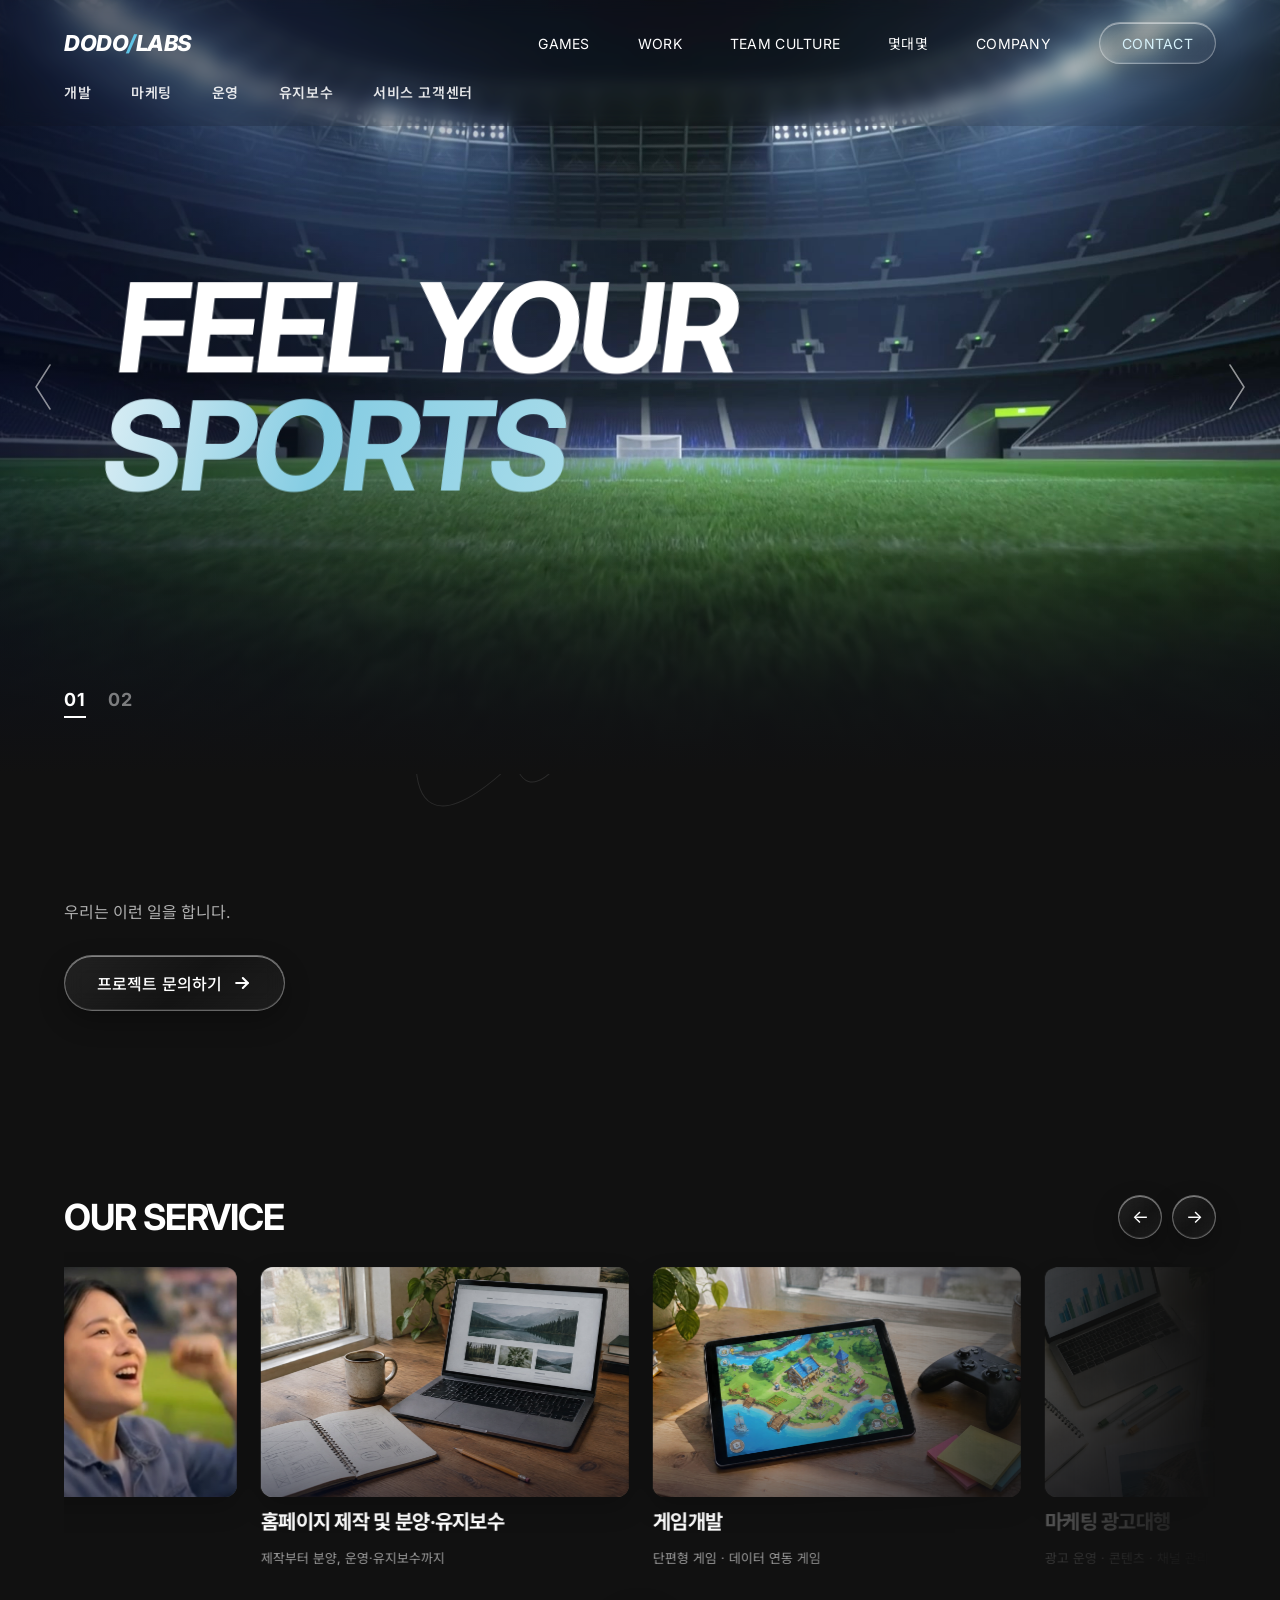
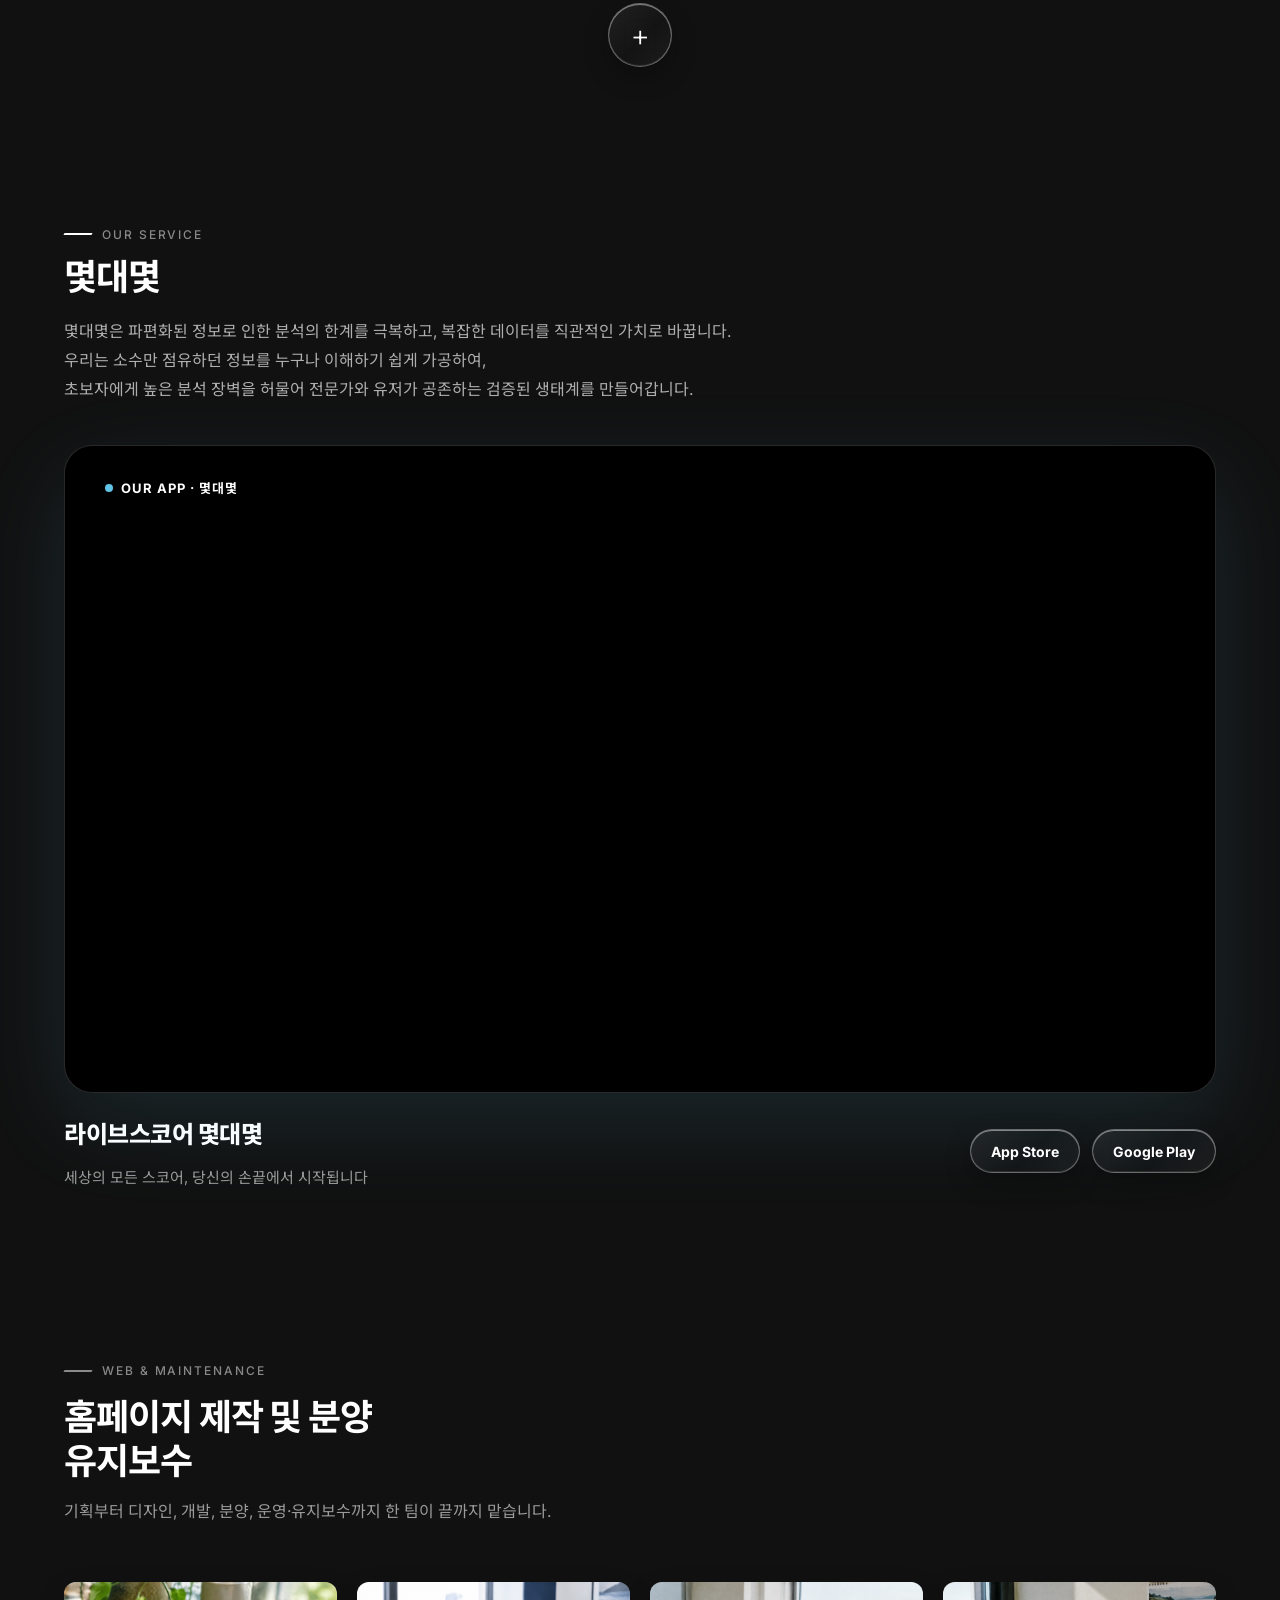
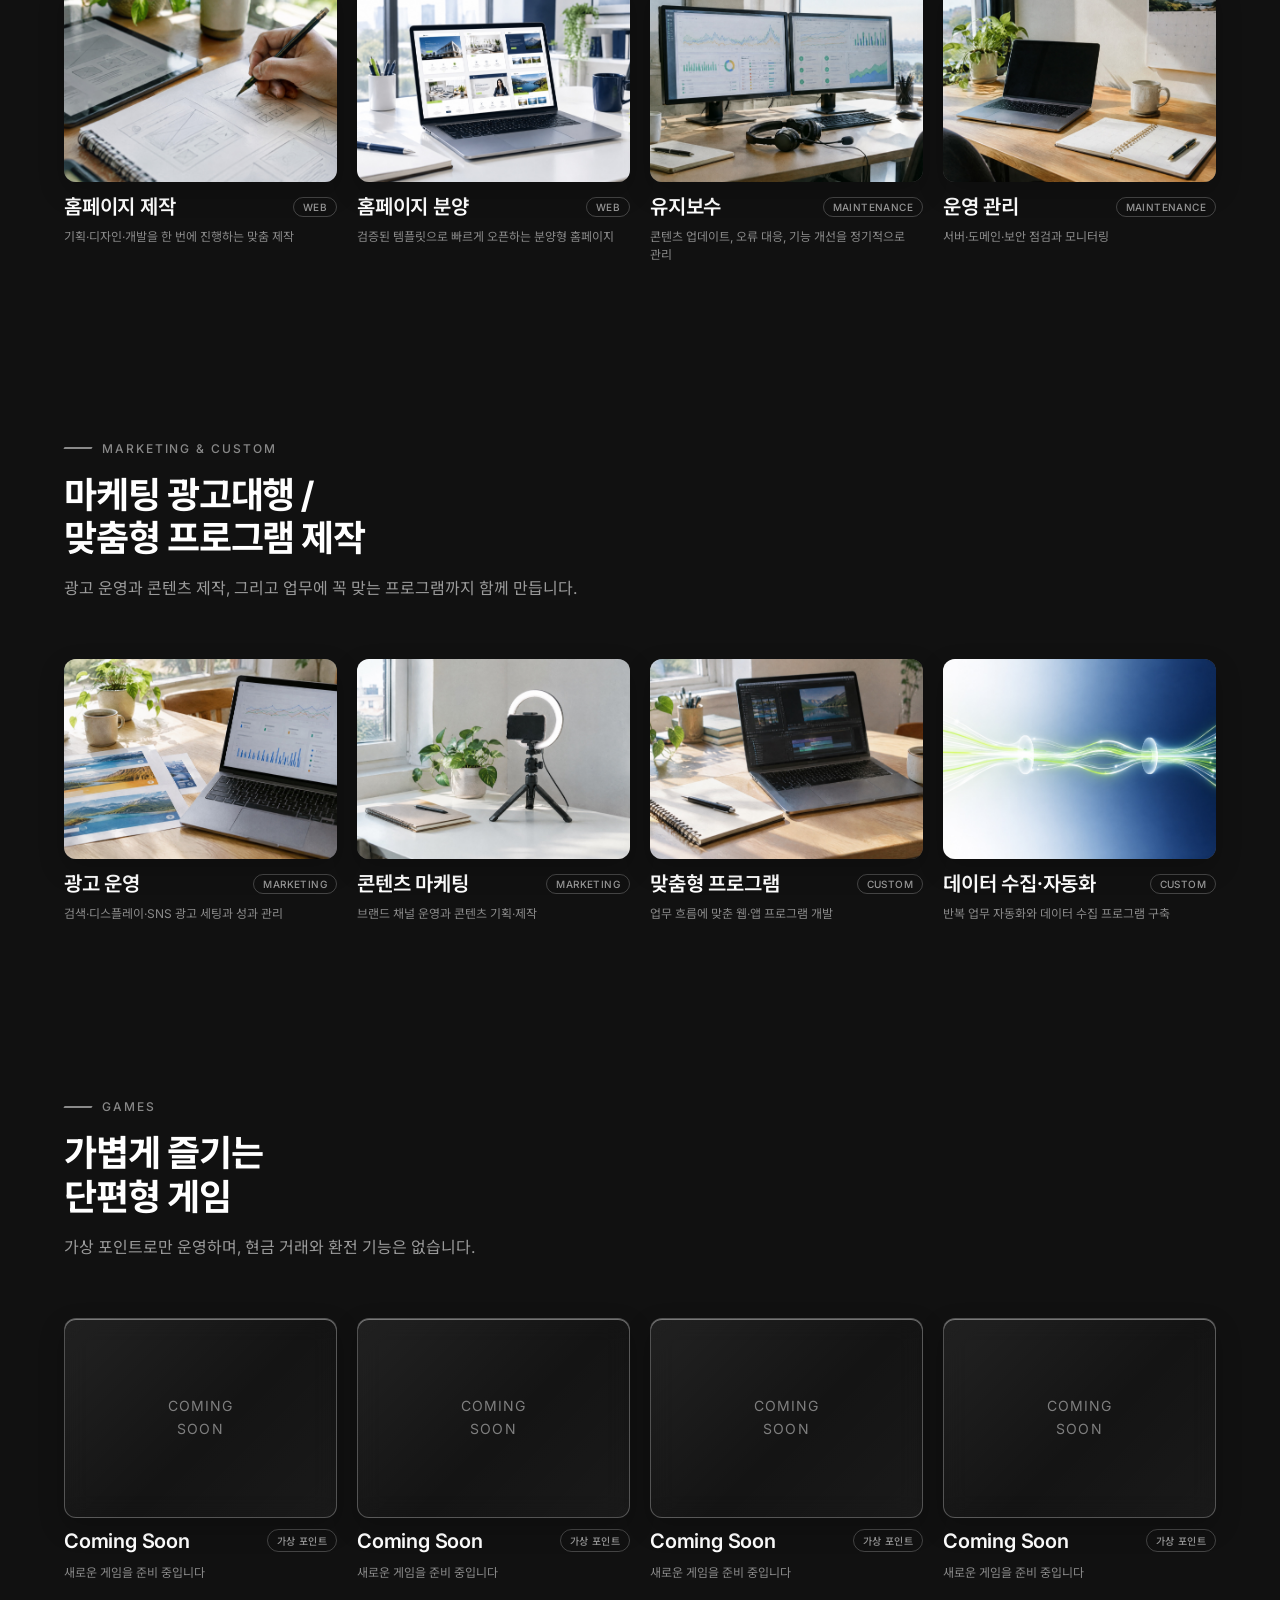
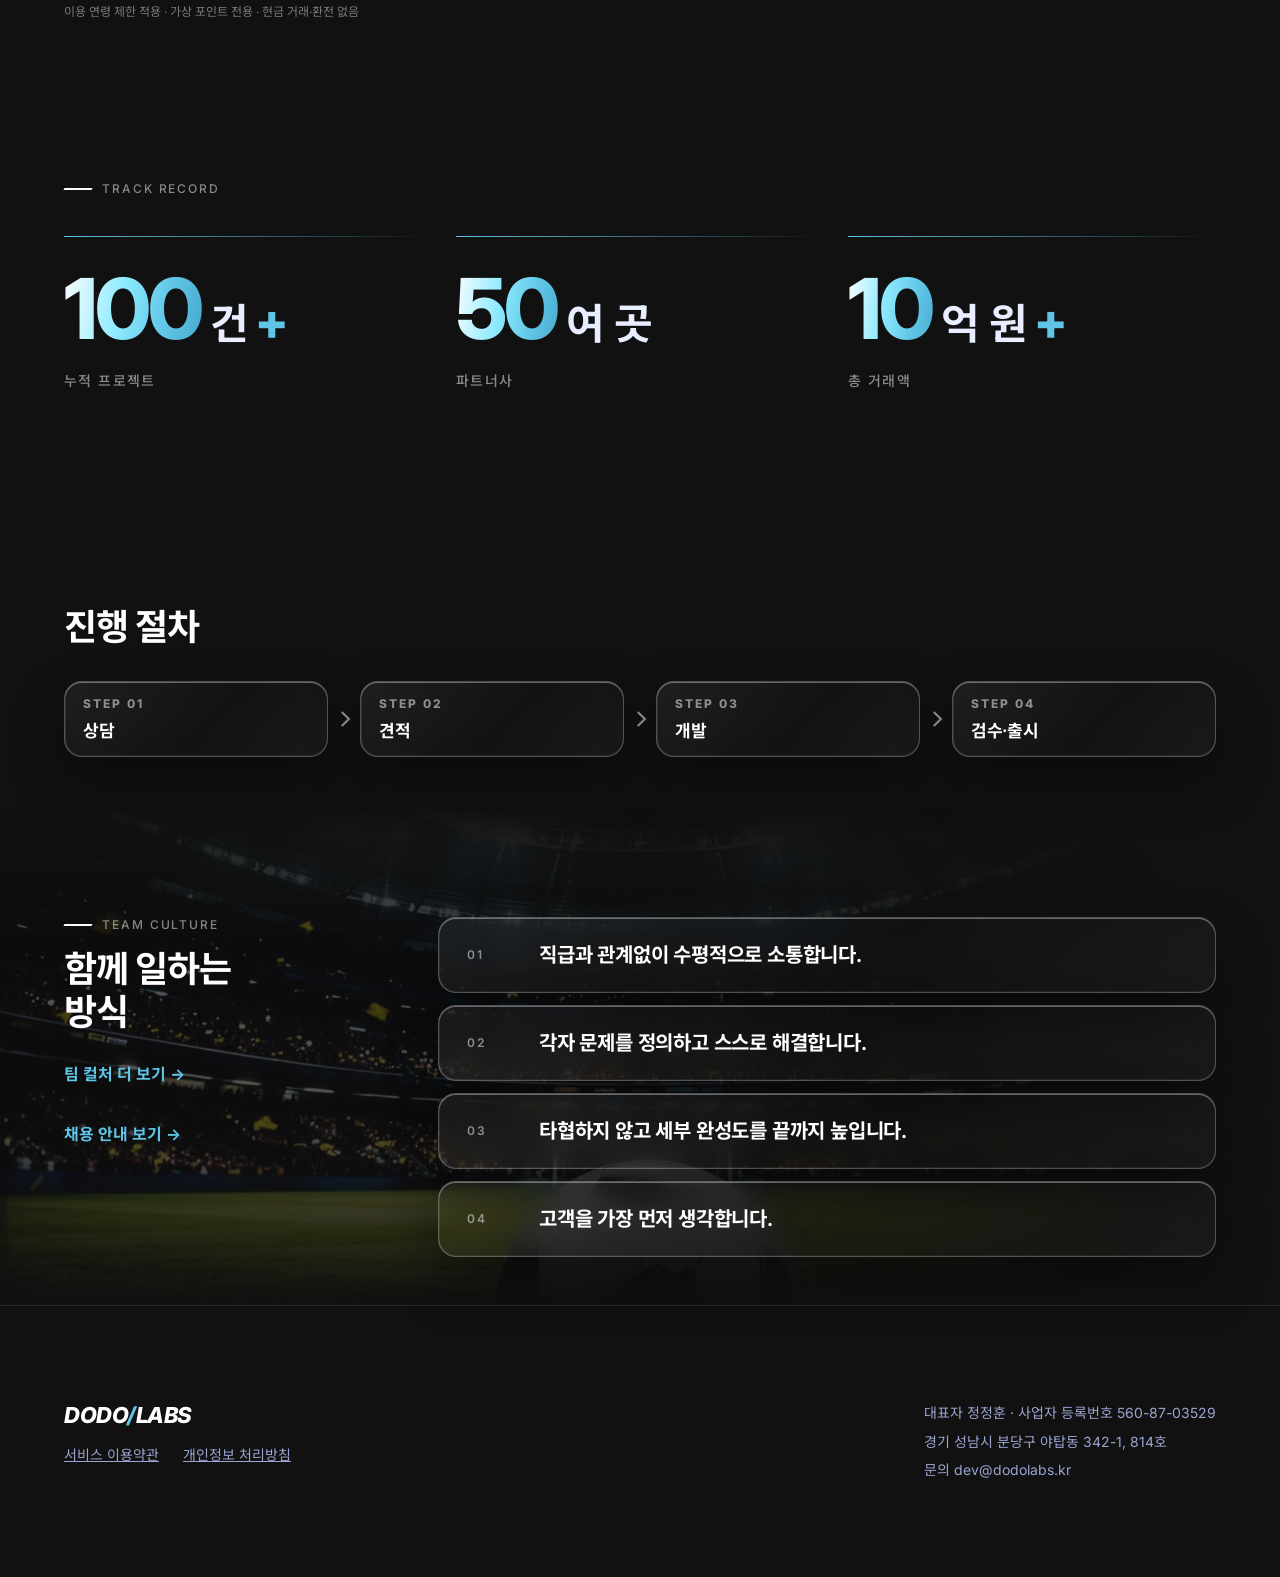
==== index.html @ 560bd235 "정리 패스: 타이포 3단 통일, 섹션 여백 확대, 강조색 사용처 축소 Co-Authored-By: Claude Fable 5.1 <noreply@anthropic.com>" ====
<!doctype html>
<html lang="ko">
<head>
<meta charset="utf-8">
<meta http-equiv="Cache-Control" content="no-cache, no-store, must-revalidate">
<meta http-equiv="Pragma" content="no-cache">
<meta http-equiv="Expires" content="0">
<meta name="viewport" content="width=device-width, initial-scale=1">
<title>도도랩스 | 데이터에서 서비스까지</title>
<meta name="description" content="스포츠 데이터 가공, 홈페이지 제작, 유지보수, 마케팅·광고 대행, 게임 개발을 한 팀으로 맡는 IT 회사 도도랩스.">
<link rel="preconnect" href="https://fonts.googleapis.com">
<link rel="preconnect" href="https://fonts.gstatic.com" crossorigin>
<link href="https://fonts.googleapis.com/css2?family=Inter:ital,wght@0,400;0,500;0,600;0,700;0,800;1,800;1,900&family=Noto+Sans+KR:wght@400;500;700;900&display=swap&family=Nanum+Myeongjo:wght@400;700&display=swap" rel="stylesheet">
<link rel="icon" href="data:,">
<link rel="stylesheet" href="./styles.css?v=128">
<style id="who-tiles">
/* 진입부 4칸 배경 이미지: 외부 CSS 상대경로가 안 먹는 호스팅(아티팩트) 대비 문서 안에 직접 지정 */
.quads .quad.q1{background-image:url(assets/who/orig_bw1.jpg)!important;background-position:center 55%!important}
.quads .quad.q2{background-image:url(assets/who/orig_bw2.jpg)!important;background-position:center 50%!important}
.quads .quad.q3{background-image:url(assets/who/bw3.jpg)!important;background-position:43% 50%!important}
.quads .quad.q4{background-image:url(assets/who/orig_bw4.jpg)!important;background-position:center 55%!important}
.quads.is-open .quad.q1.is-on{background-image:url(assets/who/wide1.jpg)!important;background-position:center 50%!important}
.quads.is-open .quad.q2.is-on{background-image:url(assets/who/wide2.jpg)!important;background-position:center 50%!important}
.quads.is-open .quad.q3.is-on{background-image:url(assets/who/wide3.jpg)!important;background-position:center 50%!important}
.quads.is-open .quad.q4.is-on{background-image:url(assets/who/wide4.jpg)!important;background-position:center 50%!important}
</style>
</head>
<body>
<canvas id="bg-lines" aria-hidden="true"></canvas>
<div id="top" class="page">

<header class="site-header">
  <div class="wrap header-row">
    <a href="./index.html" class="logo">DODO<span class="accent">/</span>LABS</a>
    <nav aria-label="주요 메뉴" class="nav">
      <a href="./index.html#games">GAMES</a>
      <a href="./index.html#numbers">WORK</a>
      <a href="./team.html">TEAM CULTURE</a>
      <a href="./mdm.html">몇대몇</a>
      <a href="./company.html">COMPANY</a>
      <a href="./contact.html" class="btn btn-sm">CONTACT</a>
    </nav>
  </div>
  <div class="wrap">
    <nav aria-label="서비스 카테고리" class="cats">
      <a href="./develop.html">개발</a>
      <a href="./marketing.html">마케팅</a>
      <a href="./operation.html">운영</a>
      <a href="./maintenance.html">유지보수</a>
      <a href="./contact.html">서비스 고객센터</a>
    </nav>
  </div>
</header>

<main>
<section id="entry" class="entry" aria-label="메인 비주얼">
  <div class="entry-media">
    <video class="entry-video" src="./assets/hero.mp4?v=5" poster="./assets/hero_poster.jpg?v=5" autoplay muted loop playsinline preload="auto" aria-label="도도랩스 서비스 소개 영상"></video>
    <div class="quads" aria-label="우리가 누구냐 이미지 분할">
      <div class="curtain" aria-hidden="true"></div>
      <div class="quad q1"><span class="qn">01</span><div class="qcopy"><p class="eq-q">회의에서 이게 된다고?</p><p class="eq-a grad">됩니다</p></div></div>
      <div class="quad q2"><span class="qn">02</span><div class="qcopy"><p class="eq-q">인터넷이 끊기면?</p><p class="eq-a grad">핫스팟을 킵니다</p></div></div>
      <div class="quad q3"><span class="qn">03</span><div class="qcopy"><p class="eq-q">새벽에 경기를 하면?</p><p class="eq-a grad">안잡니다</p></div></div>
      <div class="quad q4"><span class="qn">04</span><div class="qcopy"><p class="eq-q">히터가 고장나면?</p><p class="eq-a grad">침낭에 들어가서라도 만듭니다</p></div></div>
    </div>
  </div>
  <div class="entry-shade" aria-hidden="true"></div>
  <button type="button" class="entry-arrow prev" data-dir="-1" aria-label="이전 화면"><svg width="28" height="56" viewBox="0 0 28 56" fill="none" stroke="currentColor" stroke-width="1.5" stroke-linecap="round" stroke-linejoin="round" aria-hidden="true"><path d="M20 6 6 28l14 22"></path></svg></button>
  <button type="button" class="entry-arrow next" data-dir="1" aria-label="다음 화면"><svg width="28" height="56" viewBox="0 0 28 56" fill="none" stroke="currentColor" stroke-width="1.5" stroke-linecap="round" stroke-linejoin="round" aria-hidden="true"><path d="M8 6l14 22L8 50"></path></svg></button>
  <div class="wrap entry-feel">
    <p class="feel feel-1">FEEL YOUR<br><span class="grad">SPORTS</span></p>
    <p class="feel feel-2">Who are <span class="grad">we?</span></p>
  </div>
  <div class="wrap entry-bottom">
    <div class="entry-index" aria-label="화면 순서"><span class="on" data-i="1">01</span><span data-i="2">02</span></div>
  </div>
</section>

<section id="intro" class="section section-intro">
  <div class="wrap intro-stack">
    <p class="lead">우리는 이런 일을 합니다.</p>
      <a href="./contact.html" class="btn btn-lg">프로젝트 문의하기
        <svg width="20" height="20" viewBox="0 0 24 24" fill="none" stroke="currentColor" stroke-width="2.5" stroke-linecap="round" stroke-linejoin="round" aria-hidden="true"><path d="M5 12h14"></path><path d="M13 6l6 6-6 6"></path></svg>
      </a>
  </div>
</section>

<section id="services" class="section section-services" aria-label="서비스">
  <div class="wrap">
    <div class="sec-head">
      <h2 class="h2">OUR SERVICE</h2>
      <div class="sec-arrows">
        <button type="button" data-dir="-1" aria-label="이전">&#8592;</button>
        <button type="button" data-dir="1" aria-label="다음">&#8594;</button>
      </div>
    </div>
    <div class="svc-viewport">
      <ul class="svc-track">
        <li class="svc"><a href="#mdm"><div class="svc-img has-img"><img src="./assets/svc_mdm.jpg" alt="몇대몇 앱"></div><p class="svc-title">몇대몇</p><p class="svc-sub">라이브스코어 · 스포츠 커뮤니티</p></a></li>
        <li class="svc"><a href="#web"><div class="svc-img has-img"><img src="./assets/cards/carousel_web.jpg" alt=""></div><p class="svc-title">홈페이지 제작 및 분양·유지보수</p><p class="svc-sub">제작부터 분양, 운영·유지보수까지</p></a></li>
        <li class="svc"><a href="#games"><div class="svc-img has-img"><img src="./assets/cards/carousel_game.jpg" alt=""></div><p class="svc-title">게임개발</p><p class="svc-sub">단편형 게임 · 데이터 연동 게임</p></a></li>
        <li class="svc"><a href="#marketing"><div class="svc-img has-img"><img src="./assets/cards/carousel_mkt.jpg" alt=""></div><p class="svc-title">마케팅 광고대행</p><p class="svc-sub">광고 운영 · 콘텐츠 · 채널 관리</p></a></li>
        <li class="svc"><a href="#marketing"><div class="svc-img has-img"><img src="./assets/cards/carousel_dev.jpg" alt=""></div><p class="svc-title">맞춤형 프로그램 제작</p><p class="svc-sub">업무 자동화 · 데이터 수집 프로그램</p></a></li>
        <li class="svc is-dup" aria-hidden="true"><a tabindex="-1" href="#mdm"><div class="svc-img has-img"><img src="./assets/svc_mdm.jpg" alt="몇대몇 앱"></div><p class="svc-title">몇대몇</p><p class="svc-sub">라이브스코어 · 스포츠 커뮤니티</p></a></li>
        <li class="svc is-dup" aria-hidden="true"><a tabindex="-1" href="#web"><div class="svc-img has-img"><img src="./assets/cards/carousel_web.jpg" alt=""></div><p class="svc-title">홈페이지 제작 및 분양·유지보수</p><p class="svc-sub">제작부터 분양, 운영·유지보수까지</p></a></li>
        <li class="svc is-dup" aria-hidden="true"><a tabindex="-1" href="#games"><div class="svc-img has-img"><img src="./assets/cards/carousel_game.jpg" alt=""></div><p class="svc-title">게임개발</p><p class="svc-sub">단편형 게임 · 데이터 연동 게임</p></a></li>
        <li class="svc is-dup" aria-hidden="true"><a tabindex="-1" href="#marketing"><div class="svc-img has-img"><img src="./assets/cards/carousel_mkt.jpg" alt=""></div><p class="svc-title">마케팅 광고대행</p><p class="svc-sub">광고 운영 · 콘텐츠 · 채널 관리</p></a></li>
        <li class="svc is-dup" aria-hidden="true"><a tabindex="-1" href="#marketing"><div class="svc-img has-img"><img src="./assets/cards/carousel_dev.jpg" alt=""></div><p class="svc-title">맞춤형 프로그램 제작</p><p class="svc-sub">업무 자동화 · 데이터 수집 프로그램</p></a></li>
      </ul>
    </div>
    <div class="svc-more"><a href="./contact.html" class="plus" aria-label="서비스 더 보기">+</a></div>
  </div>
</section>

<section id="mdm" class="section section-mdm">
  <div class="wrap stack-20">
    <div class="label">OUR SERVICE</div>
    <h2 class="h2">몇대몇</h2>
    <p class="lead mdm-desc">몇대몇은 파편화된 정보로 인한 분석의 한계를 극복하고, 복잡한 데이터를 직관적인 가치로 바꿉니다.<br>우리는 소수만 점유하던 정보를 누구나 이해하기 쉽게 가공하여,<br>초보자에게 높은 분석 장벽을 허물어 전문가와 유저가 공존하는 검증된 생태계를 만들어갑니다.</p>
    <div class="video-frame mdm-video">
      <video src="./assets/mdm_typo.mp4" autoplay muted loop playsinline preload="auto" aria-label="몇대몇 소개 영상"></video>
      <div class="video-badge"><span class="dot"></span>OUR APP · 몇대몇</div>
    </div>
    <div class="mdm-meta">
      <div class="stack-16">
        <p class="mdm-name">라이브스코어 몇대몇</p>
        <p class="mdm-line">세상의 모든 스코어, 당신의 손끝에서 시작됩니다</p>
      </div>
      <div class="store-links">
        <a href="https://apps.apple.com/kr/app/id6473887510" target="_blank" rel="noopener">App Store</a>
        <a href="https://play.google.com/store/apps/details?id=com.vsscore.vs_score_app" target="_blank" rel="noopener">Google Play</a>
      </div>
    </div>
  </div>
</section>

<section id="web" class="section section-svc">
  <div class="wrap">
    <div class="svc-head">
      <div class="label">WEB &amp; MAINTENANCE</div>
      <h2 class="h2 h2-xl">홈페이지 제작 및 분양<br><span class="grad">유지보수</span></h2>
      <p class="lead">기획부터 디자인, 개발, 분양, 운영·유지보수까지 한 팀이 끝까지 맡습니다.</p>
    </div>
    <div class="games">
      <article class="game">
        <div class="game-img"><img src="./assets/cards/sec_web_build.jpg" alt=""><ul class="worklist" aria-label="작업 목록"><li class="wl-head">WORKS</li><li><span class="wl-name">병원·클리닉 홈페이지</span><span class="wl-meta">신규 구축</span></li><li><span class="wl-name">프랜차이즈 본사 브랜드 사이트</span><span class="wl-meta">리뉴얼</span></li><li><span class="wl-name">스포츠 데이터 서비스 랜딩</span><span class="wl-meta">신규 구축</span></li><li><span class="wl-name">제조·B2B 기업 소개 사이트</span><span class="wl-meta">리뉴얼</span></li><li><span class="wl-name">교육·학원 모집 페이지</span><span class="wl-meta">신규 구축</span></li></ul></div>
        <div class="game-head"><h3>홈페이지 제작</h3><span class="tag">WEB</span></div>
        <p>기획·디자인·개발을 한 번에 진행하는 맞춤 제작</p>
      </article>
      <article class="game">
        <div class="game-img"><img src="./assets/cards/sec_web_template.jpg" alt=""><ul class="worklist" aria-label="작업 목록"><li class="wl-head">WORKS</li><li><span class="wl-name">소상공인 분양형 홈페이지</span><span class="wl-meta">템플릿</span></li><li><span class="wl-name">병원·의원 분양형 사이트</span><span class="wl-meta">템플릿</span></li><li><span class="wl-name">부동산·공인중개 사이트</span><span class="wl-meta">템플릿</span></li><li><span class="wl-name">학원·교습소 안내 사이트</span><span class="wl-meta">템플릿</span></li><li><span class="wl-name">카페·식당 예약 페이지</span><span class="wl-meta">템플릿</span></li></ul></div>
        <div class="game-head"><h3>홈페이지 분양</h3><span class="tag">WEB</span></div>
        <p>검증된 템플릿으로 빠르게 오픈하는 분양형 홈페이지</p>
      </article>
      <article class="game">
        <div class="game-img"><img src="./assets/cards/sec_maint.jpg" alt=""><ul class="worklist" aria-label="작업 목록"><li class="wl-head">WORKS</li><li><span class="wl-name">콘텐츠·공지 정기 업데이트</span><span class="wl-meta">월 단위</span></li><li><span class="wl-name">오류 대응·버그 수정</span><span class="wl-meta">상시</span></li><li><span class="wl-name">기능 추가·화면 개선</span><span class="wl-meta">요청 단위</span></li><li><span class="wl-name">속도·접근성 점검</span><span class="wl-meta">분기</span></li><li><span class="wl-name">CMS·플러그인 업데이트</span><span class="wl-meta">상시</span></li></ul></div>
        <div class="game-head"><h3>유지보수</h3><span class="tag">MAINTENANCE</span></div>
        <p>콘텐츠 업데이트, 오류 대응, 기능 개선을 정기적으로 관리</p>
      </article>
      <article class="game">
        <div class="game-img"><img src="./assets/cards/sec_ops.jpg" alt=""><ul class="worklist" aria-label="작업 목록"><li class="wl-head">WORKS</li><li><span class="wl-name">서버·호스팅 운영 관리</span><span class="wl-meta">상시</span></li><li><span class="wl-name">도메인·SSL 갱신 관리</span><span class="wl-meta">연 단위</span></li><li><span class="wl-name">보안 점검·백업</span><span class="wl-meta">월 단위</span></li><li><span class="wl-name">트래픽·장애 모니터링</span><span class="wl-meta">상시</span></li><li><span class="wl-name">접속 통계 리포트</span><span class="wl-meta">월 단위</span></li></ul></div>
        <div class="game-head"><h3>운영 관리</h3><span class="tag">MAINTENANCE</span></div>
        <p>서버·도메인·보안 점검과 모니터링</p>
      </article>
    </div>
  </div>
</section>

<section id="marketing" class="section section-svc">
  <div class="wrap">
    <div class="svc-head">
      <div class="label">MARKETING &amp; CUSTOM</div>
      <h2 class="h2 h2-xl">마케팅 광고대행 /<br><span class="grad">맞춤형 프로그램 제작</span></h2>
      <p class="lead">광고 운영과 콘텐츠 제작, 그리고 업무에 꼭 맞는 프로그램까지 함께 만듭니다.</p>
    </div>
    <div class="games">
      <article class="game">
        <div class="game-img"><img src="./assets/cards/sec_ad.jpg" alt=""><ul class="worklist" aria-label="작업 목록"><li class="wl-head">WORKS</li><li><span class="wl-name">검색 광고 운영</span><span class="wl-meta">네이버·구글</span></li><li><span class="wl-name">디스플레이 배너 광고</span><span class="wl-meta">GDN·카카오</span></li><li><span class="wl-name">SNS 퍼포먼스 광고</span><span class="wl-meta">메타·인스타</span></li><li><span class="wl-name">앱 설치 캠페인</span><span class="wl-meta">스토어 연동</span></li><li><span class="wl-name">랜딩·소재 A/B 테스트</span><span class="wl-meta">성과 리포트</span></li></ul></div>
        <div class="game-head"><h3>광고 운영</h3><span class="tag">MARKETING</span></div>
        <p>검색·디스플레이·SNS 광고 세팅과 성과 관리</p>
      </article>
      <article class="game">
        <div class="game-img"><img src="./assets/cards/sec_content.jpg" alt=""><ul class="worklist" aria-label="작업 목록"><li class="wl-head">WORKS</li><li><span class="wl-name">인스타그램 채널 운영</span><span class="wl-meta">피드·릴스</span></li><li><span class="wl-name">유튜브 쇼츠 기획·제작</span><span class="wl-meta">숏폼</span></li><li><span class="wl-name">블로그·SEO 콘텐츠</span><span class="wl-meta">검색 유입</span></li><li><span class="wl-name">브랜드 카드뉴스·배너</span><span class="wl-meta">디자인</span></li><li><span class="wl-name">스포츠 경기 하이라이트 콘텐츠</span><span class="wl-meta">데이터 연동</span></li></ul></div>
        <div class="game-head"><h3>콘텐츠 마케팅</h3><span class="tag">MARKETING</span></div>
        <p>브랜드 채널 운영과 콘텐츠 기획·제작</p>
      </article>
      <article class="game">
        <div class="game-img"><img src="./assets/cards/sec_custom.jpg" alt=""><ul class="worklist" aria-label="작업 목록"><li class="wl-head">WORKS</li><li><span class="wl-name">예약·접수 관리 웹앱</span><span class="wl-meta">맞춤 개발</span></li><li><span class="wl-name">재고·발주 관리 프로그램</span><span class="wl-meta">맞춤 개발</span></li><li><span class="wl-name">회원·포인트 관리 시스템</span><span class="wl-meta">맞춤 개발</span></li><li><span class="wl-name">관리자 대시보드</span><span class="wl-meta">데이터 시각화</span></li><li><span class="wl-name">사내 업무 자동화 툴</span><span class="wl-meta">맞춤 개발</span></li></ul></div>
        <div class="game-head"><h3>맞춤형 프로그램</h3><span class="tag">CUSTOM</span></div>
        <p>업무 흐름에 맞춘 웹·앱 프로그램 개발</p>
      </article>
      <article class="game">
        <div class="game-img"><img src="./assets/cards/sec_data.jpg" alt=""><ul class="worklist" aria-label="작업 목록"><li class="wl-head">WORKS</li><li><span class="wl-name">경기 결과·스코어 수집</span><span class="wl-meta">실시간</span></li><li><span class="wl-name">리뷰·가격 모니터링 봇</span><span class="wl-meta">자동화</span></li><li><span class="wl-name">보고서 자동 생성</span><span class="wl-meta">스케줄</span></li><li><span class="wl-name">데이터 정제·통합 파이프라인</span><span class="wl-meta">자동화</span></li><li><span class="wl-name">알림·메신저 연동</span><span class="wl-meta">자동화</span></li></ul></div>
        <div class="game-head"><h3>데이터 수집·자동화</h3><span class="tag">CUSTOM</span></div>
        <p>반복 업무 자동화와 데이터 수집 프로그램 구축</p>
      </article>
    </div>
  </div>
</section>


<section id="games" class="section section-games">
  <img class="bg-img games-bg" src="./assets/ref_blue.jpg" alt="">
  <div class="wrap rel">
    <div class="svc-head">
      <div class="label">GAMES</div>
      <h2 class="h2 h2-xl">가볍게 즐기는<br><span class="grad">단편형 게임</span></h2>
      <p class="lead">가상 포인트로만 운영하며, 현금 거래와 환전 기능은 없습니다.</p>
    </div>
    <div class="games">
      <article class="game">
        <div class="game-img placeholder">COMING<br>SOON</div>
        <div class="game-head"><h3>Coming Soon</h3><span class="tag">가상 포인트</span></div>
        <p>새로운 게임을 준비 중입니다</p>
      </article>
      <article class="game">
        <div class="game-img placeholder">COMING<br>SOON</div>
        <div class="game-head"><h3>Coming Soon</h3><span class="tag">가상 포인트</span></div>
        <p>새로운 게임을 준비 중입니다</p>
      </article>
      <article class="game">
        <div class="game-img placeholder">COMING<br>SOON</div>
        <div class="game-head"><h3>Coming Soon</h3><span class="tag">가상 포인트</span></div>
        <p>새로운 게임을 준비 중입니다</p>
      </article>
      <article class="game">
        <div class="game-img placeholder">COMING<br>SOON</div>
        <div class="game-head"><h3>Coming Soon</h3><span class="tag">가상 포인트</span></div>
        <p>새로운 게임을 준비 중입니다</p>
      </article>
    </div>
    <p class="note">이용 연령 제한 적용 · 가상 포인트 전용 · 현금 거래·환전 없음</p>
  </div>
</section>

<section id="numbers" class="section section-numbers">
  <div class="wrap stack-56">
    <div class="label">TRACK RECORD</div>
    <div class="numbers">
      <div class="num"><div class="num-v"><span class="grad-white">100</span><span class="num-u">건</span><span class="num-plus">+</span></div><div class="num-l">누적 프로젝트</div></div>
      <div class="num"><div class="num-v"><span class="grad-white">50</span><span class="num-u">여 곳</span></div><div class="num-l">파트너사</div></div>
      <div class="num"><div class="num-v"><span class="grad-white">10</span><span class="num-u">억 원</span><span class="num-plus">+</span></div><div class="num-l">총 거래액</div></div>
    </div>
  </div>
</section>

<section class="section section-process">
  <div class="wrap stack-40">
    <h2 class="h2">진행 절차</h2>
    <ol class="steps">
      <li><span class="step-no">STEP 01</span><span class="step-t">상담</span></li>
      <li><span class="step-no">STEP 02</span><span class="step-t">견적</span></li>
      <li><span class="step-no">STEP 03</span><span class="step-t">개발</span></li>
      <li><span class="step-no">STEP 04</span><span class="step-t">검수·출시</span></li>
    </ol>
  </div>
</section>

<section id="team" class="section section-team">
  <img class="bg-img team-bg" src="./assets/ref_poster.jpg" alt="">
  <div class="wrap team-row rel">
    <div class="team-side">
      <div class="label">TEAM CULTURE</div>
      <h2 class="h2">함께 일하는<br>방식</h2>
      <a href="#team" class="link">팀 컬처 더 보기 →</a>
      <a href="#team" class="link">채용 안내 보기 →</a>
    </div>
    <ul class="culture">
      <li><span class="culture-no">01</span><p>직급과 관계없이 수평적으로 소통합니다.</p></li>
      <li><span class="culture-no">02</span><p>각자 문제를 정의하고 스스로 해결합니다.</p></li>
      <li><span class="culture-no">03</span><p>타협하지 않고 세부 완성도를 끝까지 높입니다.</p></li>
      <li><span class="culture-no">04</span><p>고객을 가장 먼저 생각합니다.</p></li>
    </ul>
  </div>
</section>

</main>

<footer class="site-footer">
  <div class="wrap footer-row">
    <div class="stack-16">
      <div class="logo">DODO<span class="accent">/</span>LABS</div>
      <div class="footer-links"><a href="#top">서비스 이용약관</a><a href="#top">개인정보 처리방침</a></div>
    </div>
    <div class="company">
      <div>대표자 정정훈 · 사업자 등록번호 560-87-03529</div>
      <div>경기 성남시 분당구 야탑동 342-1, 814호</div>
      <div>문의 dev@dodolabs.kr</div>
    </div>
  </div>
</footer>

</div>
<script src="./main.js?v=55"></script>
</body>
</html>
---- styles.css ----
:root{--accent:#5fc4e6;--ink:#050a1f;--text:#ffffff;--sub:#c3cbee;--sub2:#b9c2e8;--line:rgba(255,255,255,0.14)}
*{box-sizing:border-box}
html{scroll-behavior:smooth}
body{margin:0;background:#000;color:var(--text);font-family:'Inter','Noto Sans KR','Apple SD Gothic Neo','Malgun Gothic','Pretendard Variable',system-ui,sans-serif;word-break:keep-all;overflow-wrap:break-word}
a{color:inherit}
h1,h2,h3,p,ul,ol{margin:0;padding:0}
ul,ol{list-style:none}
img,video{display:block}
.page{width:100%;background:linear-gradient(180deg,#0a1a5c 0%,#07113d 18%,#030825 42%,#000 72%);overflow:hidden}
.wrap{max-width:1312px;margin:0 auto;padding:0 64px}
.rel{position:relative}
.accent{color:var(--accent)}
.grad{background:linear-gradient(98deg,#d6f1fa 0%,#5fc4e6 40%,#8fd8ee 100%);-webkit-background-clip:text;background-clip:text;color:transparent;-webkit-text-fill-color:transparent;padding-right:0.14em;margin-right:-0.14em}
.grad-white{background:linear-gradient(100deg,#ffffff 0%,#8ceaff 40%,#5fc4e6 70%,#3fa3c6 100%);-webkit-background-clip:text;background-clip:text;color:transparent;-webkit-text-fill-color:transparent;padding-right:0.14em;margin-right:-0.14em}
.stack-16{display:flex;flex-direction:column;gap:16px}
.stack-20{display:flex;flex-direction:column;gap:14px}
.stack-40{display:flex;flex-direction:column;gap:32px}
.stack-56{display:flex;flex-direction:column;gap:40px}
.bg-img{position:absolute;left:0;top:0;width:100%;object-fit:cover;pointer-events:none;filter:saturate(1.08)}

/* header */
.site-header{position:fixed;left:0;right:0;top:0;z-index:6;background:rgba(5,10,31,.38);backdrop-filter:blur(18px) saturate(1.4);-webkit-backdrop-filter:blur(18px) saturate(1.4);border-bottom:1px solid rgba(255,255,255,.08)}
.header-row{display:flex;flex-wrap:wrap;align-items:center;justify-content:space-between;gap:16px;padding-top:22px;padding-bottom:8px}
.logo{font-size:22px;font-weight:800;font-style:italic;letter-spacing:-0.02em;text-decoration:none;color:#fff}
.nav{display:flex;flex-wrap:wrap;align-items:center;gap:36px}
.nav a{font-size:14px;font-weight:400;letter-spacing:.06em;color:#dfe4f8;text-decoration:none}
.nav a:hover{color:#fff}
.nav a.btn{color:#d6f1fa}

/* buttons */
.btn{display:inline-flex;align-items:center;gap:10px;background:linear-gradient(135deg,rgba(95,196,230,.16),rgba(95,196,230,.06));color:#d6f1fa;border:1px solid rgba(95,196,230,.38);border-radius:999px;font-family:inherit;font-weight:500;letter-spacing:.01em;text-decoration:none;cursor:pointer;backdrop-filter:blur(14px) saturate(1.2);-webkit-backdrop-filter:blur(14px) saturate(1.2);box-shadow:0 4px 18px rgba(95,196,230,.08),inset 0 1px 0 rgba(255,255,255,.18);transition:.25s}
.btn-sm{min-height:42px;padding:0 22px;font-size:13px;font-weight:400;letter-spacing:.08em}
.nav a.btn{font-weight:400}
.btn-lg{min-height:56px;padding:0 32px;font-size:16px}
.btn:hover{background:linear-gradient(135deg,rgba(95,196,230,.3),rgba(95,196,230,.12));color:#fff;border-color:rgba(95,196,230,.6);box-shadow:0 8px 28px rgba(95,196,230,.16),inset 0 1px 0 rgba(255,255,255,.25)}
.btn:focus-visible,a:focus-visible,input:focus-visible,select:focus-visible,textarea:focus-visible{outline:2px solid var(--accent);outline-offset:3px}

/* hero */
.hero{position:relative;margin-top:0;padding-top:120px}
.hero-bg{height:760px;opacity:0.35;-webkit-mask-image:linear-gradient(180deg,#000 0%,transparent 100%);mask-image:linear-gradient(180deg,#000 0%,transparent 100%)}
.slash{position:absolute;display:block;transform:skewX(-30deg)}
.slash-1{left:-80px;top:108px;width:360px;height:28px;background:var(--accent)}
.slash-2{left:-40px;top:150px;width:220px;height:10px;background:#fff;opacity:0.9}
.slash-3{right:-60px;top:360px;width:300px;height:28px;background:var(--accent)}
.hero-col{position:relative;display:flex;flex-direction:column;gap:40px}
.eyebrow{display:inline-flex;align-items:center;gap:12px;font-size:14px;font-weight:700;letter-spacing:0.16em;color:var(--accent)}
.eyebrow-line{width:32px;height:2px;background:var(--accent)}
.hero-title{font-size:104px;line-height:1.1;font-weight:900;font-style:italic;letter-spacing:-0.04em;filter:drop-shadow(0 0 32px rgba(95,196,230,0.28))}
.hero-row{display:flex;flex-wrap:wrap;align-items:center;justify-content:space-between;gap:32px}
.lead{flex:none;max-width:560px;font-size:18px;line-height:1.7;color:var(--sub)}
.hero-row .lead{flex:1 1 440px}
.video-frame{position:relative;margin-top:24px;border-radius:28px;overflow:hidden;border:1px solid rgba(255,255,255,0.16);box-shadow:0 40px 120px rgba(0,30,255,0.35);background:#000;aspect-ratio:16/9}
.video-frame video{width:100%;height:100%;object-fit:cover}
.video-badge{position:absolute;left:24px;top:24px;display:inline-flex;align-items:center;gap:8px;background:rgba(0,0,0,0.6);border-radius:999px;padding:8px 16px;font-size:13px;font-weight:700;letter-spacing:0.08em}
.dot{width:8px;height:8px;border-radius:50%;background:var(--accent)}

/* marquee */
.marquee-wrap{position:relative;overflow:hidden;padding:32px 0 40px}
.marquee{position:relative;width:120%;margin-left:-10%;transform:skewY(-2.5deg);background:linear-gradient(90deg,#5fc4e6 0%,#9ff0ff 50%,#9ff7ea 100%);padding:26px 0;overflow:hidden;box-shadow:0 24px 70px rgba(95,196,230,.16)}
.marquee::before{content:'';position:absolute;left:0;right:0;top:0;height:3px;background:rgba(5,10,31,.35)}
.marquee::after{content:'';position:absolute;left:0;right:0;bottom:0;height:3px;background:rgba(5,10,31,.35)}
.marquee-text{display:flex;justify-content:center;width:100%;white-space:nowrap;font-size:34px;font-weight:900;font-style:italic;letter-spacing:-0.015em;color:var(--ink)}
.marquee-text span{display:inline-block;padding:0 24px}
.marquee-text i{font-style:normal;font-weight:400;opacity:.45;margin:0 22px}
@keyframes marq{to{transform:translateX(-50%)}}
@media (prefers-reduced-motion:reduce){.marquee-text{animation:none}}

/* common section */
.section{position:relative}
.label{display:inline-flex;align-items:center;gap:10px;font-size:13px;font-weight:700;letter-spacing:0.18em;color:var(--accent)}
.label::before{content:'';width:22px;height:2px;background:var(--accent);transform:skewX(-30deg)}
.h2{font-size:52px;line-height:1.15;font-weight:900;font-style:italic;letter-spacing:-0.035em}
.h2-xl{font-size:64px;line-height:1.1;letter-spacing:-0.04em}
.note{font-size:13px;line-height:1.6;color:#aab4de}
.note.dim{font-size:13px;color:#8e98c4}

/* business */
.section-business{padding:144px 0 120px}
.cards{display:flex;flex-wrap:wrap;gap:20px}
.card{flex:1 1 360px;min-width:0;min-height:260px;background:linear-gradient(160deg,rgba(255,255,255,0.10),rgba(255,255,255,0.02));border:1px solid var(--line);border-radius:24px;padding:36px;display:flex;flex-direction:column;justify-content:flex-start;gap:40px}
.card-no{font-size:48px;line-height:1;height:48px;font-weight:900;font-style:italic;color:var(--accent)}
.card-body{display:flex;flex-direction:column;gap:12px}
.card h3{font-size:28px;line-height:1.3;font-weight:800;letter-spacing:-0.02em}
.card p{font-size:16px;line-height:1.7;color:var(--sub2);max-width:560px}
.card-accent{flex:2 1 740px;background:linear-gradient(160deg,var(--accent),#3fa3c6);border:0;color:var(--ink)}
.card-accent .card-no{color:var(--ink)}
.card-accent h3{font-weight:900}
.card-accent p{color:var(--ink);font-weight:500}

/* games */
.section-games{padding:64px 0}
.section-svc{padding:56px 0}
.section-svc + .section-svc{padding-top:16px}
.section-svc .game-img{height:200px}
.svc-head{display:flex;flex-direction:column;align-items:flex-start;gap:0;margin-bottom:40px}
.svc-head .label{margin-bottom:18px}
.svc-head .h2-xl{font-size:48px;line-height:1.18;letter-spacing:-0.035em}
.svc-head .lead{margin-top:20px;font-size:17px;line-height:1.7;max-width:640px}
.section-svc .game{gap:14px}
.section-svc .game-head{margin-top:2px}
.section-svc .game h3{font-size:20px}
.section-svc .game p{font-size:14px;line-height:1.65;margin-top:-2px}
.games-bg{height:100%;opacity:0.3;-webkit-mask-image:linear-gradient(180deg,transparent 0%,#000 25%,#000 75%,transparent 100%);mask-image:linear-gradient(180deg,transparent 0%,#000 25%,#000 75%,transparent 100%)}
.games{display:flex;flex-wrap:wrap;gap:20px}
.game{flex:1 1 240px;min-width:0;display:flex;flex-direction:column;gap:12px}
.game-img{height:240px;border-radius:20px;transition:transform .3s,box-shadow .3s}
.game:hover .game-img{transform:translateY(-4px);box-shadow:0 24px 60px rgba(0,30,255,.3)}
.game-img img{width:100%;height:100%;object-fit:cover;border-radius:24px}
.placeholder{border:1px dashed rgba(255,255,255,0.4);background:rgba(0,0,0,0.35);display:flex;align-items:center;justify-content:center;font-size:14px;line-height:1.6;color:var(--sub);text-align:center;padding:0 16px}
.game-head{display:flex;align-items:center;justify-content:space-between;gap:12px}
.game h3{font-size:22px;font-weight:800;font-style:italic;letter-spacing:-.02em}
.game p{font-size:14px;line-height:1.6;color:var(--sub2)}
.tag{font-size:12px;font-weight:700;color:var(--ink);background:var(--accent);border-radius:999px;padding:4px 12px;white-space:nowrap}
.chips{display:flex;flex-wrap:wrap;gap:8px}
.chips li{font-size:13px;color:#e4e9ff;border:1px solid rgba(255,255,255,0.3);border-radius:999px;padding:4px 10px}

/* numbers */
.section-numbers{padding:72px 0 56px}
.numbers{display:flex;flex-wrap:wrap;gap:24px}
.num{flex:1 1 280px;min-width:0;border-top:2px solid;border-image:linear-gradient(90deg,var(--accent),rgba(95,196,230,0)) 1;padding-top:24px;display:flex;flex-direction:column;gap:12px}
.num-v{font-size:84px;line-height:1;font-weight:900;font-style:italic;letter-spacing:-0.015em;display:flex;align-items:baseline;gap:.06em;padding-right:.08em}
.num-v .grad-white{padding-right:.1em;margin-right:-.1em}
.num-u{font-size:.5em;font-weight:700;letter-spacing:0;color:#e8edff;margin-left:.08em}
.num-plus{font-size:.6em;font-weight:800;color:var(--accent);margin-left:.02em}
.num-l{font-size:14px;font-weight:500;letter-spacing:.1em;color:var(--sub2)}

/* process */
.section-process{padding:8px 0 72px}
.steps{display:flex;flex-wrap:wrap;gap:32px}
.steps li{position:relative;flex:1 1 160px;min-width:0;border:1px solid var(--line);border-radius:14px;padding:14px 18px;display:flex;flex-direction:column;gap:6px;background:linear-gradient(160deg,rgba(255,255,255,.06),rgba(255,255,255,.01))}
.steps li:not(:last-child)::after{content:'';position:absolute;right:-21px;top:50%;width:9px;height:9px;border-top:2px solid var(--accent);border-right:2px solid var(--accent);transform:translateY(-50%) rotate(45deg)}
.step-no{font-size:11px;font-weight:800;letter-spacing:.14em;color:var(--accent)}
.step-t{font-size:17px;font-weight:700;letter-spacing:-0.02em}

/* team */
.section-team{padding:72px 0}
.team-bg{height:100%;opacity:0.28;-webkit-mask-image:linear-gradient(180deg,transparent 0%,#000 30%,#000 70%,transparent 100%);mask-image:linear-gradient(180deg,transparent 0%,#000 30%,#000 70%,transparent 100%)}
.team-row{display:flex;flex-wrap:wrap;gap:48px}
.team-side{flex:1 1 280px;min-width:0;display:flex;flex-direction:column;gap:16px;align-self:flex-start}
.link{display:inline-flex;align-items:center;min-height:44px;font-size:16px;font-weight:700;color:var(--accent);text-decoration:none}
.culture{flex:3 1 640px;min-width:0;display:flex;flex-direction:column;gap:12px}
.culture li{display:flex;align-items:center;gap:24px;padding:22px 28px;background:rgba(0,0,0,0.45);border:1px solid var(--line);border-left:3px solid var(--accent);border-radius:16px;transition:transform .3s,border-color .3s}
.culture li:hover{transform:translateX(6px);border-color:rgba(95,196,230,.5)}
.culture-no{flex:0 0 48px;font-size:26px;font-weight:900;font-style:italic;color:var(--accent)}
.culture p{font-size:20px;line-height:1.5;font-weight:700;letter-spacing:-0.01em}

/* contact */
.section-contact{padding:72px 0}
.contact-bg{height:100%;opacity:0.4;-webkit-mask-image:linear-gradient(180deg,transparent 0%,#000 40%,#000 100%);mask-image:linear-gradient(180deg,transparent 0%,#000 40%,#000 100%)}
.contact-row{display:flex;flex-wrap:wrap;gap:64px}
.contact-side{flex:1 1 420px;min-width:0;display:flex;flex-direction:column;gap:18px}
.contact-side .lead{font-size:16px}
.mail{font-size:22px;font-weight:700;color:var(--accent)}
.form{flex:1 1 480px;min-width:0;display:flex;flex-direction:column;gap:22px;background:rgba(0,0,0,0.5);border:1px solid var(--line);border-radius:28px;padding:40px}
.field{display:flex;flex-direction:column;gap:4px}
.field label{font-size:14px;font-weight:700;color:var(--sub)}
.field input,.field select,.field textarea{border:0;border-bottom:1px solid #6f7ab0;border-radius:0;padding:0;font-size:18px;font-family:inherit;width:100%;background:transparent;color:#fff}
.field input,.field select{height:48px}
.field textarea{height:120px;padding:12px 0;resize:none}
.field select option{color:#000}
.agree{display:flex;align-items:center;gap:12px;min-height:44px}
.agree input{width:20px;height:20px;margin:0}
.agree label{font-size:14px;color:var(--sub)}
.form .btn{align-self:flex-start}
.form-status{min-height:22px;font-size:14px;color:var(--accent)}

/* footer */
.site-footer{border-top:1px solid rgba(255,255,255,0.12);padding:48px 0;background:#000}
.footer-row{display:flex;flex-wrap:wrap;justify-content:space-between;gap:32px}
.footer-links{display:flex;gap:24px}
.footer-links a{font-size:14px;color:#9aa4d0}
.company{display:flex;flex-direction:column;gap:6px;font-size:14px;line-height:1.6;color:#9aa4d0}

/* 좁은 화면에서 깨지지 않게 하는 최소 대응 (모바일 시안은 별도 작업) */
@media (max-width:900px){
  .wrap{padding:0 24px}
  .hero-title{font-size:52px}
  .h2{font-size:40px}.h2-xl{font-size:48px}
  .num-v{font-size:56px}
  .marquee-text{font-size:22px}
  .nav{gap:16px}
  .slash-3{display:none}
}
@media (prefers-reduced-motion:reduce){html{scroll-behavior:auto}}

/* ── 진입부 (p-city 스타일: 좌상단 카테고리 + 풀스크린 영상) ── */
.cats{display:flex;flex-wrap:wrap;gap:36px;padding:2px 0 14px}
.cats a{font-size:14px;font-weight:600;letter-spacing:.04em;color:#fff;text-decoration:none;opacity:.88;padding:8px 0;border-bottom:2px solid transparent;transition:.2s}
.cats a:hover{opacity:1;border-color:var(--accent)}
.entry{position:relative;height:100vh;min-height:720px;background:#000}
.entry-media{position:absolute;inset:0;overflow:hidden}
.entry-video{position:absolute;inset:0;width:100%;height:100%;object-fit:cover;transition:opacity .6s ease}
.entry.is-2 .entry-video{opacity:0}
.entry-shade{position:absolute;inset:0;background:linear-gradient(90deg,rgba(3,8,37,.55) 0%,rgba(3,8,37,0) 55%),linear-gradient(180deg,rgba(0,0,0,.15) 0%,rgba(0,0,0,0) 25%,rgba(3,8,37,0) 70%,rgba(3,8,37,.85) 100%);pointer-events:none}
.entry-arrow{position:absolute;top:50%;z-index:3;transform:translateY(-50%);width:48px;height:72px;border:0;background:transparent;color:#fff;display:flex;align-items:center;justify-content:center;cursor:pointer;opacity:.55;transition:.2s;font-family:inherit;padding:0}
.entry-arrow:hover{opacity:1}
.entry-arrow.prev{left:20px}.entry-arrow.next{right:20px}
.entry-bottom{position:absolute;left:0;right:0;bottom:56px;z-index:3;display:flex;align-items:flex-end}
.entry-feel{position:absolute;left:96px;right:auto;top:50%;z-index:3;transform:translateY(-50%);width:auto;max-width:none;margin:0;padding:0;pointer-events:none}
.entry .feel-2{display:none;white-space:nowrap;font-size:104px;transition:opacity .45s ease}
.entry:has(.quads:hover) .feel-2{opacity:0}
.entry.is-2 .feel-1{display:none}
.entry.is-2 .feel-2{display:block}
.quads{position:absolute;inset:0;display:grid;grid-template-columns:repeat(4,1fr);grid-template-rows:1fr;gap:3px;background:#050a1f;opacity:0;pointer-events:none;transition:opacity .6s ease,grid-template-columns .7s cubic-bezier(.2,.7,.2,1)}
.entry.is-2 .quads{opacity:1;pointer-events:auto}
.quad{min-width:0;min-height:0;overflow:hidden;background-image:url(./assets/entry_still.jpg);background-size:400vw auto;background-repeat:no-repeat;background-position:0 50%;filter:brightness(.5) saturate(.9);transition:filter .6s ease}
.quad.q1{background-position:0 50%}.quad.q2{background-position:-100vw 50%}.quad.q3{background-position:-200vw 50%}.quad.q4{background-position:-300vw 50%}
.quads:has(.q1:hover){grid-template-columns:2.4fr 1fr 1fr 1fr}
.quads:has(.q2:hover){grid-template-columns:1fr 2.4fr 1fr 1fr}
.quads:has(.q3:hover){grid-template-columns:1fr 1fr 2.4fr 1fr}
.quads:has(.q4:hover){grid-template-columns:1fr 1fr 1fr 2.4fr}
.quad:hover{filter:brightness(1) saturate(1.05)}
.qn{position:absolute;z-index:1;left:24px;top:150px;font-family:Inter,sans-serif;font-size:14px;font-weight:800;font-style:italic;letter-spacing:.1em;color:var(--accent);text-shadow:0 2px 10px rgba(0,0,0,.6)}
.quad{position:relative}
.quad::after{content:"";position:absolute;inset:0;background:linear-gradient(180deg,rgba(3,8,37,0) 35%,rgba(3,8,37,.78) 100%);pointer-events:none;z-index:0}
.qcopy{position:absolute;z-index:1;left:10%;right:10%;text-align:center;bottom:300px;font-family:'Nanum Myeongjo','Gungsuh','GungSeo','궁서','AppleMyungjo',serif;opacity:0;transform:translateY(16px);transition:opacity .45s ease .15s,transform .6s cubic-bezier(.2,.7,.2,1) .15s;text-shadow:0 2px 14px rgba(0,0,0,.75);pointer-events:none}
.quad:hover .qcopy{opacity:1;transform:none}
.eq-q{font-size:32px;line-height:1.5;color:#fff;font-weight:400;letter-spacing:.01em;margin:0}
.eq-a{font-size:38px;line-height:1.45;font-weight:700;letter-spacing:.01em;margin:14px 0 0}
.feel{font-size:124px;line-height:.95;font-weight:700;font-style:normal;letter-spacing:-.035em;text-transform:uppercase;transform:skewX(-7deg);transform-origin:left bottom;filter:drop-shadow(0 20px 60px rgba(0,0,0,.5))}
.entry-index{display:flex;gap:18px;font-size:15px;font-weight:700;letter-spacing:.06em;color:rgba(255,255,255,.45)}
.entry-index span{padding-bottom:6px;border-bottom:2px solid transparent;cursor:pointer}
.entry-index .on{color:#fff;border-color:var(--accent)}

/* 하단 캐러셀: 영상 아래 끝에 걸쳐 흐르고, 보일 듯 말 듯 처리 */
.strip{position:absolute;left:0;right:0;bottom:0;z-index:4;transform:translateY(64%)}
.strip-clip{overflow:hidden;-webkit-mask-image:linear-gradient(90deg,transparent 0%,#000 14%,#000 86%,transparent 100%);mask-image:linear-gradient(90deg,transparent 0%,#000 14%,#000 86%,transparent 100%)}
.strip-track{display:flex;gap:20px;width:max-content;animation:strip-move 60s linear infinite}
.strip:hover .strip-track{animation-play-state:paused}
@keyframes strip-move{from{transform:translateX(0)}to{transform:translateX(-1280px)}}
.scard{flex:0 0 300px;height:140px;border-radius:20px;background:linear-gradient(160deg,rgba(20,34,96,.85),rgba(5,10,31,.85));border:1px solid rgba(255,255,255,.18);backdrop-filter:blur(12px);-webkit-backdrop-filter:blur(12px);padding:24px 26px;display:flex;flex-direction:column;justify-content:space-between;gap:4px;text-decoration:none;color:#fff;opacity:.58;filter:blur(.5px);box-shadow:0 30px 70px rgba(0,0,0,.55);transition:opacity .3s,filter .3s,transform .3s}
.scard:hover{opacity:1;filter:none;transform:translateY(-4px)}
.scard-tag{font-size:11px;font-weight:700;letter-spacing:.16em;color:var(--accent)}
.scard-title{font-size:22px;font-weight:800;font-style:italic;letter-spacing:-.02em}
.scard-sub{font-size:13px;color:var(--sub)}
.scard.is-dev .scard-tag{color:#9aa4d0}
.scard.is-dev .scard-title{color:#cfd6f5}
@media (prefers-reduced-motion:reduce){.strip-track{animation:none}}

/* 몇대몇 서비스 자리 (공간만 확보) */
.section-mdm{padding:56px 0 64px}
.mdm-slot{margin-top:24px;min-height:380px;border:1px dashed rgba(255,255,255,.4);border-radius:28px;background:rgba(0,0,0,.35);display:flex;flex-direction:column;align-items:center;justify-content:center;gap:14px;text-align:center;padding:48px 32px}
.mdm-desc{max-width:760px;margin-top:4px}
.mdm-video{margin-top:28px}
.mdm-meta{display:flex;flex-wrap:wrap;align-items:center;justify-content:space-between;gap:24px;margin-top:8px}
.mdm-name{font-size:24px;font-weight:800;letter-spacing:-.02em}
.mdm-line{font-size:15px;color:var(--sub)}
.store-links{display:flex;flex-wrap:wrap;gap:12px}
.store-links a{display:inline-flex;align-items:center;min-height:44px;padding:0 20px;border:1px solid rgba(255,255,255,.35);border-radius:999px;font-size:14px;font-weight:700;color:#fff;text-decoration:none}
.store-links a:hover{border-color:var(--accent);color:var(--accent)}

/* 개발중 뎁스 페이지 */
.dev-page{position:relative;min-height:100vh;display:flex;align-items:center;padding:200px 0 120px}
.dev-page .h2-xl{margin-top:8px}
.dev-links{display:flex;flex-wrap:wrap;gap:16px;margin-top:40px}

/* ── 소개 문구 섹션 (영상 아래) ── */
.section-intro{padding:80px 0 48px}
.intro-row{display:flex;flex-wrap:wrap;align-items:flex-end;justify-content:space-between;gap:40px}
.intro-copy{flex:1 1 560px;min-width:0;display:flex;flex-direction:column;gap:18px}
.intro-copy .hero-title{font-size:64px;line-height:1.1;filter:none}
.intro-stack{display:flex;flex-direction:column;align-items:flex-start;gap:20px}
.intro-stack .hero-title{font-size:64px;line-height:1.1;filter:none}
.intro-stack .lead{margin-top:4px}
.intro-stack .btn{margin-top:8px}
.intro-side{flex:0 1 460px;min-width:0;display:flex;flex-direction:column;align-items:flex-start;gap:24px}

/* ── OUR SERVICE 캐러셀 (Special Offers 방식) ── */
.section-services{padding:32px 0 72px}
.sec-head{display:flex;align-items:flex-end;justify-content:space-between;gap:24px;margin-bottom:28px}
.sec-arrows{display:flex;gap:10px}
.sec-arrows button{width:44px;height:44px;border-radius:50%;border:1px solid rgba(255,255,255,.35);background:transparent;color:#fff;font-size:18px;line-height:1;cursor:pointer;font-family:inherit;transition:.2s}
.sec-arrows button:hover{border-color:var(--accent);color:var(--accent)}
.svc-viewport{overflow:hidden;-webkit-mask-image:linear-gradient(90deg,#000 0%,#000 62%,rgba(0,0,0,.35) 82%,transparent 100%);mask-image:linear-gradient(90deg,#000 0%,#000 62%,rgba(0,0,0,.35) 82%,transparent 100%)}
.svc-track{display:flex;gap:24px;list-style:none;margin:0;padding:0;will-change:transform}
.svc{flex:0 0 calc((100% - 48px)/3);min-width:0}
.svc.is-dup{pointer-events:none}
.svc a{display:flex;flex-direction:column;gap:14px;text-decoration:none;color:#fff}
.svc-img{aspect-ratio:16/10;min-height:0;width:100%;border-radius:6px;background:linear-gradient(160deg,rgba(255,255,255,.08),rgba(255,255,255,.02));border:1px dashed rgba(255,255,255,.3);display:flex;align-items:center;justify-content:center;text-align:center;transition:transform .3s,border-color .3s,box-shadow .3s}
.svc a:hover .svc-img{border-color:var(--accent);transform:translateY(-6px);box-shadow:0 24px 60px rgba(0,30,255,.3)}
.svc-ph{font-size:12px;letter-spacing:.22em;font-weight:700;line-height:2;color:var(--sub)}
.svc-img.has-img{border:1px solid rgba(255,255,255,.12);overflow:hidden;position:relative}
.svc-img.has-img img{position:absolute;inset:0;width:100%;height:100%;object-fit:cover;display:block;transition:transform .5s}
.svc a:hover .svc-img.has-img img{transform:scale(1.04)}
.svc-img.has-img::after{content:'';position:absolute;inset:0;background:linear-gradient(180deg,rgba(5,10,31,0) 55%,rgba(5,10,31,.55) 100%)}
.svc-title{font-size:20px;font-weight:800;font-style:italic;letter-spacing:-.02em}
.svc-sub{font-size:13px;color:var(--sub)}
.svc.is-dev .svc-title{color:#cfd6f5}
.svc-more{display:flex;justify-content:center;margin-top:36px}
.plus{width:64px;height:64px;border-radius:50%;background:rgba(255,255,255,.08);border:1px solid var(--line);display:inline-flex;align-items:center;justify-content:center;font-size:30px;font-weight:300;color:#fff;text-decoration:none;transition:.2s}
.plus:hover{background:var(--accent);color:var(--ink);border-color:var(--accent)}
@media (max-width:900px){.feel{font-size:64px}.svc{flex-basis:calc((100% - 24px)/2)}.intro-copy .hero-title{font-size:44px}}

/* ── 몇대몇 소개 페이지 (biz.dodolabs.kr 메인 내용을 사이트 컨셉으로) ── */
.nav a.is-active{color:var(--accent)}
.mdm-hero{position:relative;height:100vh;min-height:640px;background:#000;overflow:hidden}
.mdm-hero video{position:absolute;inset:0;width:100%;height:100%;object-fit:cover}
.mdm-hero-shade{position:absolute;inset:0;background:linear-gradient(180deg,rgba(0,0,0,.06) 0%,rgba(0,0,0,0) 18%,rgba(5,10,31,0) 86%,rgba(5,10,31,.45) 100%);pointer-events:none}
.mdm-tagline{padding:96px 0 48px;text-align:center}
.mdm-tagline h1{font-size:48px;line-height:1.2;font-weight:900;font-style:italic;letter-spacing:-.035em}
.phone-row{overflow:hidden;padding:8px 0 64px;width:100vw;margin-left:calc(50% - 50vw);-webkit-mask-image:linear-gradient(90deg,transparent,#000 3%,#000 97%,transparent);mask-image:linear-gradient(90deg,transparent,#000 3%,#000 97%,transparent)}
.phone-track{display:flex;width:max-content;animation:phone-move 56s linear infinite}
.phone-row:hover .phone-track{animation-play-state:paused}
@keyframes phone-move{to{transform:translateX(-50%)}}
.phone{flex:0 0 320px;height:320px;margin-right:20px;border-radius:22px;border:1px solid rgba(255,255,255,.18);background:#000;overflow:hidden;box-shadow:0 30px 80px rgba(0,30,255,.25)}
.phone video{width:100%;height:100%;object-fit:cover;display:block}
.feat{padding:72px 0}
.feat-head{display:flex;flex-direction:column;gap:14px;margin-bottom:40px}
.feat-head .h2{font-size:48px}
.feat-cards{display:flex;flex-wrap:wrap;gap:20px}
.fcard{flex:1 1 280px;min-width:0;display:flex;flex-direction:column;align-items:center;gap:18px;padding:32px 24px;border:1px solid var(--line);border-radius:24px;background:linear-gradient(160deg,rgba(255,255,255,.08),rgba(255,255,255,.02));transition:transform .3s,border-color .3s}
.fcard:hover{transform:translateY(-6px);border-color:rgba(95,196,230,.5)}
.fcard-ic{width:200px;height:200px;border-radius:28px;background:#f3f5fa;display:flex;align-items:center;justify-content:center;overflow:hidden}
.fcard-ic img{width:100%;height:100%;object-fit:contain;display:block}
.fcard-ic.is-small img{width:72%;height:72%}
.fcard p{font-size:17px;font-weight:700;letter-spacing:-.01em;text-align:center}
.mdm-stats{padding:88px 0;background:linear-gradient(180deg,rgba(0,0,0,0),rgba(0,0,0,.45))}
.mdm-stats .numbers{justify-content:center;text-align:center}
.mdm-stats .num{border-top:0;border-image:none;padding-top:0;align-items:center}
.mdm-stats .num-v{justify-content:center}
.mdm-stats .num-l{order:-1;font-size:15px;font-weight:600;color:var(--sub)}
.reviews{overflow:hidden;padding:0 0 96px;-webkit-mask-image:linear-gradient(90deg,transparent,#000 8%,#000 92%,transparent);mask-image:linear-gradient(90deg,transparent,#000 8%,#000 92%,transparent)}
.review-track{display:flex;gap:16px;width:max-content;animation:review-move 90s linear infinite;list-style:none;margin:0;padding:0}
.reviews:hover .review-track{animation-play-state:paused}
@keyframes review-move{to{transform:translateX(-50%)}}
.review{flex:0 0 360px;padding:24px 26px;border-radius:20px;border:1px solid var(--line);background:rgba(0,0,0,.35);display:flex;flex-direction:column;gap:14px}
.review p{font-size:15px;line-height:1.6;color:#e4e9ff}
.review .who{font-size:13px;font-weight:700;color:var(--accent);letter-spacing:.04em}
.review .stars{font-size:12px;letter-spacing:.1em;color:var(--accent)}
.dl{padding:48px 0 120px;text-align:center}
.dl-title{display:inline-flex;align-items:center;justify-content:center;gap:20px;font-size:44px;font-weight:900;font-style:italic;letter-spacing:-.03em}
.dl-title img{width:76px;height:76px;border-radius:18px;box-shadow:0 10px 30px rgba(0,0,0,.4)}
.dl .store-links{justify-content:center;margin-top:32px}
.dl .store-links a{min-height:52px;padding:0 26px;font-size:15px;gap:10px}
@media (max-width:900px){.mdm-tagline h1{font-size:32px}.feat-head .h2{font-size:34px}.phone{flex-basis:260px;height:260px}.dl-title{font-size:30px}}

/* ── 서브 페이지 공통 (COMPANY · TEAM CULTURE · CONTACT) ── */
.pg-hero{position:relative;height:100vh;min-height:640px;overflow:hidden;background:#000;display:flex;align-items:center}
.pg-hero-img{position:absolute;inset:0;width:100%;height:100%;object-fit:cover;filter:grayscale(1) contrast(1.05)}
.pg-hero-shade{position:absolute;inset:0;background:linear-gradient(90deg,rgba(5,10,31,.75) 0%,rgba(5,10,31,.25) 60%),linear-gradient(180deg,rgba(0,0,0,.1) 0%,rgba(5,10,31,0) 50%,rgba(5,10,31,1) 100%)}
.pg-hero-copy{position:relative;display:flex;flex-direction:column;gap:24px;padding-top:120px}
.pg-h1{font-size:56px;line-height:1.15;font-weight:900;font-style:italic;letter-spacing:-.035em;max-width:900px}
.pg-lead{font-size:18px;line-height:1.75;color:#dfe4f8;max-width:860px}
.pg-hero-center .pg-hero-copy{align-items:center;text-align:center}
.pg-hero-center .pg-hero-shade{background:linear-gradient(180deg,rgba(0,0,0,.35) 0%,rgba(5,10,31,.2) 50%,rgba(5,10,31,1) 100%)}
.pg-sec{padding:88px 0}
.pg-sec-last{padding-bottom:140px}
.c-head{display:flex;flex-direction:column;align-items:center;text-align:center;gap:10px;margin-bottom:40px}
.c-head .h2{font-size:38px}
.c-text{text-align:center;font-size:18px;line-height:1.85;color:#dfe4f8;max-width:820px;margin:0 auto}
/* company */
.value-list{display:flex;flex-direction:column;gap:20px}
.value{position:relative;height:420px;border-radius:24px;overflow:hidden;border:1px solid var(--line);background:#000}
.value img{position:absolute;inset:0;width:100%;height:100%;object-fit:cover;opacity:.75;transition:transform .6s}
.value:hover img{transform:scale(1.03)}
.value-copy{position:absolute;left:0;right:0;bottom:0;padding:40px 44px;background:linear-gradient(180deg,rgba(5,10,31,0),rgba(5,10,31,.92));display:flex;flex-direction:column;gap:12px}
.value-copy h3{font-size:34px;font-weight:900;font-style:italic;letter-spacing:-.03em}
.value-copy p{font-size:16px;line-height:1.7;color:#e4e9ff;max-width:760px}
.partner{display:block;max-width:900px;margin:40px auto 0;border-radius:16px;overflow:hidden;border:1px solid var(--line);background:#fff}
.partner img{width:100%;display:block}
/* team */
.cult-grid{display:grid;grid-template-columns:repeat(2,1fr);gap:20px}
.cult{padding:36px;border:1px solid var(--line);border-radius:24px;background:linear-gradient(160deg,rgba(255,255,255,.08),rgba(255,255,255,.02));display:flex;flex-direction:column;gap:14px;min-height:240px}
.cult-no{font-size:14px;font-weight:800;color:var(--accent);letter-spacing:.1em}
.cult h3{font-size:28px;font-weight:900;font-style:italic;letter-spacing:-.02em}
.cult p{font-size:15px;line-height:1.7;color:var(--sub2);margin-top:auto}
.office-grid{display:grid;grid-template-columns:repeat(2,1fr);gap:20px}
.office-grid img{width:100%;aspect-ratio:3/2;object-fit:cover;border-radius:20px;border:1px solid var(--line);display:block}
.benefit-list,.scope-list{display:flex;flex-direction:column;gap:16px;max-width:900px;margin:0 auto}
.benefit,.scope{display:flex;gap:28px;align-items:flex-start;padding:28px 32px;border:1px solid var(--line);border-left:3px solid var(--accent);border-radius:20px;background:rgba(0,0,0,.35)}
.benefit-ic,.scope-ic{flex:0 0 88px;width:88px;height:88px;border-radius:20px;background:#f3f5fa;display:flex;align-items:center;justify-content:center;overflow:hidden}
.benefit-ic img,.scope-ic img{width:70%;height:70%;object-fit:contain}
.benefit h3,.scope h3{font-size:22px;font-weight:800;letter-spacing:-.02em;margin-bottom:10px}
.benefit ul,.scope ul{display:flex;flex-direction:column;gap:6px}
.benefit li,.scope li{font-size:15px;line-height:1.65;color:var(--sub2);padding-left:14px;position:relative}
.benefit li::before,.scope li::before{content:'';position:absolute;left:0;top:.72em;width:5px;height:5px;border-radius:50%;background:var(--accent)}
/* contact */
.pg-process{position:relative;padding:88px 0;overflow:hidden}
.pg-process .c-head{margin-bottom:32px}
.case-grid{display:flex;flex-wrap:wrap;justify-content:space-between;gap:24px;max-width:1100px;margin:0 auto}
.case-grid p{font-size:26px;font-weight:800;letter-spacing:-.02em}
.case-grid .grad-white{font-size:34px;font-weight:900;font-style:italic}
.pg-cta{text-align:center;padding-top:16px}
@media (max-width:900px){.pg-h1{font-size:36px}.cult-grid,.office-grid{grid-template-columns:1fr}.value{height:320px}.value-copy h3{font-size:26px}.c-head .h2{font-size:30px}}

/* ===== tone v2: 무채색 검정(#111) + 큰 산세리프 + 얇은 선 (참고: makervil, okgocorp) ===== */
:root{--glass:rgba(255,255,255,.04);--glass-line:rgba(255,255,255,.14)}
body{background:#111}
.page{background:#111}
.section-games,.section-numbers,.section-process,.section-team,.section-contact{background:transparent}
.game-img,.svc-img:not(.has-img),.value,.cult,.benefit,.scope,.case,.fcard,.mdm-stats .num{background:var(--glass);border:1px solid var(--glass-line)}
.game-img,.svc-img:not(.has-img){border-radius:12px}
.game-img.placeholder{color:rgba(240,240,240,.6);letter-spacing:.08em}
.svc-img.has-img{border-radius:12px;border:1px solid var(--glass-line)}
.label{letter-spacing:.2em;font-weight:500;color:#fff}
.label::before{background:#fff;width:28px}
.h2{letter-spacing:-.03em}
.num{border-top:1px solid var(--glass-line)}
.lead{color:rgba(235,235,235,.72)}
.tag{background:#fff;color:#111}
.btn{background:transparent;border:1px solid rgba(255,255,255,.5);color:#fff;box-shadow:none}
.btn:hover{background:#fff;color:#111}
.nav a{letter-spacing:.02em;font-weight:400;color:#fff}
.site-header{background:rgba(17,17,17,.6)}
.marquee-wrap{background:transparent}

/* ===== tone v3: 타이포 직립 산세리프 + 인트로 크롬 그래픽 (상단 헤더·진입 영상은 유지) ===== */
.hero-title,.h2,.h2-xl,.svc-title,.game h3,.value-copy h3,.cult h3,.benefit h3,.scope h3{font-style:normal;font-weight:700;letter-spacing:-.035em}
.num-v{font-style:normal;font-weight:800;letter-spacing:-.04em}
.hero-title,.h2,.h2-xl{text-transform:none}
.intro-stack .hero-title{font-size:88px;line-height:1.04;letter-spacing:-.045em;filter:none}
.intro-stack .lead{font-size:20px;max-width:440px}
.label{font-size:12px;letter-spacing:.22em}

/* 스크롤 연동 배경 선 그래픽 (canvas, 고정) */
#bg-lines{position:fixed;inset:0;width:100vw;height:100vh;z-index:0;pointer-events:none}
main,.site-footer,section,footer{position:relative;z-index:1}
.entry{z-index:1}

/* 서비스 카드 호버 시 위로 올라가는 모션이 잘리지 않도록 여백 확보 (레이아웃 위치는 동일) */
.svc-viewport{padding:24px 0 28px;margin:-24px 0 -28px}

/* 호버 문구: 칸 가운데 정렬 */
.qcopy .eq-q,.qcopy .eq-a{text-align:center}
.qcopy .eq-a{display:block}

/* ===== tone v4: 서브 페이지(team·mdm·company) 타이포 통일 + 스크롤 리빌 ===== */
.pg-h1,.h2,.h2-xl,.mdm-tagline h1,.dl-title,.value-copy h3,.cult h3,.scard-title,.game h3,.svc-title,.card-no,.culture-no,.num-v,.case-grid .grad-white,.hero-title{font-style:normal;font-weight:700;letter-spacing:-.035em;line-height:1.15}
.pg-h1{font-size:64px}
.h2{font-size:48px}
.value-copy h3{font-size:32px}
.cult h3{font-size:26px}
.mdm-tagline h1{font-size:52px}
.dl-title{font-size:44px}
.num-v{font-weight:800}
.card-no,.culture-no{font-weight:600}

.progress{position:fixed;top:0;left:0;height:2px;width:0;background:var(--accent);z-index:9;pointer-events:none}
.rv{opacity:0;transform:translateY(26px);transition:opacity .8s cubic-bezier(.2,.7,.2,1),transform .9s cubic-bezier(.2,.7,.2,1);will-change:opacity,transform}
.rv.in{opacity:1;transform:none}
.pg-hero-img{will-change:transform}
@media (prefers-reduced-motion:reduce){.rv{opacity:1;transform:none;transition:none}}

/* ===== tone v5: 스트로크·박스 제거, 모션 감속 ===== */
.mdm-stats .num,.cult,.benefit,.scope,.case,.fcard,.value,.game-img,.svc-img,.svc-img.has-img{border:0;background:none;box-shadow:none}
.game-img.placeholder{background:rgba(255,255,255,.04)}
.mdm-stats .num{padding:0}
.rv{transition:opacity 1.6s cubic-bezier(.2,.7,.2,1),transform 1.8s cubic-bezier(.2,.7,.2,1)}
.hero-title,.pg-h1{text-shadow:none}
.review,.review-card,.reviews li{border:0;background:none;box-shadow:none}

.entry .feel-2{text-transform:none}

/* 마퀴 띠: 가운데 강조, 양끝은 자연스럽게 사라짐, 색감 절제 */
.marquee{background:linear-gradient(90deg,#2fc4ea 0%,#5fdcf5 50%,#7fe8e0 100%);box-shadow:0 18px 50px rgba(95,196,230,.08);-webkit-mask-image:linear-gradient(90deg,transparent 0%,#000 26%,#000 74%,transparent 100%);mask-image:linear-gradient(90deg,transparent 0%,#000 26%,#000 74%,transparent 100%);opacity:.92}

/* 마퀴 띠 v2: 화면 폭에 맞추고, 가장자리만 페이드, 스포티한 라임→시안 그라데이션 */
.marquee{width:100%;margin-left:0;padding:26px 0;background:linear-gradient(90deg,#5fc4e6 0%,#7fe9ff 42%,#4fe8d6 80%,#5fc4e6 100%);-webkit-mask-image:linear-gradient(90deg,transparent 0%,#000 12%,#000 88%,transparent 100%);mask-image:linear-gradient(90deg,transparent 0%,#000 12%,#000 88%,transparent 100%);opacity:1;box-shadow:0 18px 50px rgba(95,196,230,.10)}

/* 진입부 하단을 본문 바탕(#111)으로 자연스럽게 연결 */
.entry::after{content:"";position:absolute;left:0;right:0;bottom:0;height:38%;background:linear-gradient(180deg,rgba(17,17,17,0) 0%,rgba(17,17,17,.6) 55%,#111 100%);pointer-events:none;z-index:2}

/* ===== 글라스 카드: 진행 절차 스텝 · 팀 컬처 항목 ===== */
.steps li{background:linear-gradient(160deg,rgba(255,255,255,.10),rgba(255,255,255,.03));border:1px solid rgba(255,255,255,.16);border-radius:18px;backdrop-filter:blur(16px) saturate(140%);-webkit-backdrop-filter:blur(16px) saturate(140%);box-shadow:inset 0 1px 0 rgba(255,255,255,.14),0 18px 40px rgba(0,0,0,.28)}
.steps li:not(:last-child)::after{border-color:rgba(255,255,255,.55)}
.culture li{background:linear-gradient(160deg,rgba(255,255,255,.09),rgba(255,255,255,.025));border:1px solid rgba(255,255,255,.16);border-left:3px solid rgba(95,196,230,.85);border-radius:18px;backdrop-filter:blur(16px) saturate(140%);-webkit-backdrop-filter:blur(16px) saturate(140%);box-shadow:inset 0 1px 0 rgba(255,255,255,.14),0 18px 40px rgba(0,0,0,.28)}
.culture li:hover{border-color:rgba(255,255,255,.3);border-left-color:rgba(95,196,230,1);background:linear-gradient(160deg,rgba(255,255,255,.14),rgba(255,255,255,.04))}

/* 영상 프레임: 그림자 번짐을 연하게, 색감을 한 단계 눅임 */
.video-frame{box-shadow:0 30px 90px rgba(95,196,230,0.12)}
.video-frame video{filter:saturate(.72) contrast(.94) brightness(.92)}

/* 진입부 02 칸: 칸 사이 선 제거, 문구 위로, 외곽 그림자 제거, 최신 스틸 이미지 적용 */
.quads{gap:0;background:#050a1f}
.quad{background-image:url(./assets/entry_still.jpg?v=6)}
.qcopy{top:30%;bottom:auto;text-shadow:none}
.qcopy .eq-q,.qcopy .eq-a{text-shadow:none}
.quad::after{background:linear-gradient(180deg,rgba(3,8,37,.5) 0%,rgba(3,8,37,.28) 45%,rgba(3,8,37,.75) 100%)}

/* ===== 글라스 v2: 더 투명한 유리 — 강한 블러, 빛 반사 테두리, 얇은 하이라이트 ===== */
.steps li,.culture li{background:linear-gradient(135deg,rgba(255,255,255,.14) 0%,rgba(255,255,255,.04) 42%,rgba(255,255,255,.08) 100%);border:1px solid rgba(255,255,255,.22);backdrop-filter:blur(28px) saturate(180%) brightness(1.08);-webkit-backdrop-filter:blur(28px) saturate(180%) brightness(1.08);box-shadow:inset 0 1px 0 rgba(255,255,255,.35),inset 0 -1px 0 rgba(255,255,255,.06),inset 1px 0 0 rgba(255,255,255,.08),0 24px 50px rgba(0,0,0,.35)}
.culture li:hover{background:linear-gradient(135deg,rgba(255,255,255,.2) 0%,rgba(255,255,255,.06) 42%,rgba(255,255,255,.12) 100%);border-color:rgba(255,255,255,.34)}

/* ===== 버튼 통일: iOS풍 글래스 ===== */
.btn,.btn-sm,.btn-lg,button[type="submit"],.plus,.sec-arrows button,.store-links a,.dl .store-links a{background:linear-gradient(135deg,rgba(255,255,255,.26) 0%,rgba(255,255,255,.07) 48%,rgba(255,255,255,.14) 100%);border:1px solid rgba(255,255,255,.30);color:#fff;backdrop-filter:blur(26px) saturate(180%) brightness(1.06);-webkit-backdrop-filter:blur(26px) saturate(180%) brightness(1.06);box-shadow:inset 0 1px 0 rgba(255,255,255,.4),inset 0 -1px 0 rgba(255,255,255,.08),0 12px 30px rgba(0,0,0,.32);transition:background .3s ease,transform .3s ease,box-shadow .3s ease}
.btn:hover,.btn-sm:hover,.btn-lg:hover,button[type="submit"]:hover,.plus:hover,.sec-arrows button:hover,.store-links a:hover{background:linear-gradient(135deg,rgba(255,255,255,.34) 0%,rgba(255,255,255,.1) 48%,rgba(255,255,255,.2) 100%);transform:translateY(-1px);box-shadow:inset 0 1px 0 rgba(255,255,255,.5),0 16px 36px rgba(0,0,0,.36)}
.plus:hover{color:#fff}
.btn svg{color:#fff}

/* ===== 맑은 유리 톤: 면을 거의 투명하게, 블러 약하게, 테두리·상단 빛 반사로 형태 ===== */
.btn,.btn-sm,.btn-lg,button[type="submit"],.plus,.sec-arrows button,.store-links a,.dl .store-links a{background:linear-gradient(135deg,rgba(255,255,255,.07) 0%,rgba(255,255,255,.015) 55%,rgba(255,255,255,.05) 100%);border:1px solid rgba(255,255,255,.34);backdrop-filter:blur(10px) saturate(160%);-webkit-backdrop-filter:blur(10px) saturate(160%);box-shadow:inset 0 1px 0 rgba(255,255,255,.45),inset 0 -1px 0 rgba(255,255,255,.1),0 10px 26px rgba(0,0,0,.28)}
.btn:hover,.btn-sm:hover,.btn-lg:hover,button[type="submit"]:hover,.plus:hover,.sec-arrows button:hover,.store-links a:hover{background:linear-gradient(135deg,rgba(255,255,255,.12) 0%,rgba(255,255,255,.03) 55%,rgba(255,255,255,.08) 100%)}
.steps li,.culture li{background:linear-gradient(135deg,rgba(255,255,255,.06) 0%,rgba(255,255,255,.01) 55%,rgba(255,255,255,.04) 100%);backdrop-filter:blur(12px) saturate(160%);-webkit-backdrop-filter:blur(12px) saturate(160%);border:1px solid rgba(255,255,255,.26)}
.culture li:hover{background:linear-gradient(135deg,rgba(255,255,255,.1) 0%,rgba(255,255,255,.02) 55%,rgba(255,255,255,.07) 100%)}

/* 진입부 칸 이미지: 한 장을 화면 전체에 맞춰 네 칸이 이어지도록 분할 (확대 없이 선명하게) */
.quads{--w:max(100vw,calc(100vh * 16 / 9))}
.quad{background-size:var(--w) auto;background-repeat:no-repeat}
.quad.q1{background-position:calc((100vw - var(--w)) / 2) 50%}
.quad.q2{background-position:calc((100vw - var(--w)) / 2 - 25vw) 50%}
.quad.q3{background-position:calc((100vw - var(--w)) / 2 - 50vw) 50%}
.quad.q4{background-position:calc((100vw - var(--w)) / 2 - 75vw) 50%}

/* ===== 글라스 에셋 통일 + 호버 시 포인트 스트로크·하이라이트 ===== */
.game-img,.svc-img:not(.has-img){background:linear-gradient(135deg,rgba(255,255,255,.07) 0%,rgba(255,255,255,.015) 55%,rgba(255,255,255,.05) 100%);border:1px solid rgba(255,255,255,.26);backdrop-filter:blur(12px) saturate(160%);-webkit-backdrop-filter:blur(12px) saturate(160%);box-shadow:inset 0 1px 0 rgba(255,255,255,.4),0 10px 26px rgba(0,0,0,.22);transition:border-color .4s ease,box-shadow .4s ease,background .4s ease}
.svc-img.has-img{transition:border-color .4s ease,box-shadow .4s ease}
.game-img:hover,.svc a:hover .svc-img,.steps li:hover,.culture li:hover,.btn:hover,.btn-sm:hover,.btn-lg:hover,button[type="submit"]:hover,.plus:hover,.sec-arrows button:hover,.store-links a:hover{border-color:rgba(95,196,230,.85);box-shadow:inset 0 1px 0 rgba(255,255,255,.5),inset 0 0 0 1px rgba(95,196,230,.25),0 0 28px rgba(95,196,230,.28),0 14px 34px rgba(0,0,0,.3);background:linear-gradient(135deg,rgba(95,196,230,.22) 0%,rgba(255,255,255,.03) 45%,rgba(95,196,230,.12) 100%)}
.svc-img.has-img:hover,.svc a:hover .svc-img.has-img{border-color:rgba(95,196,230,.85);box-shadow:0 0 28px rgba(95,196,230,.28),inset 0 0 0 1px rgba(95,196,230,.25)}
.game:hover .game-img{transform:translateY(-4px)}

/* 호버 강도 한 단계 완화: 테두리·발광·그라데이션 약하게 */
.game-img:hover,.svc a:hover .svc-img,.steps li:hover,.culture li:hover,.btn:hover,.btn-sm:hover,.btn-lg:hover,button[type="submit"]:hover,.plus:hover,.sec-arrows button:hover,.store-links a:hover{border-color:rgba(95,196,230,.5);box-shadow:inset 0 1px 0 rgba(255,255,255,.35),inset 0 0 0 1px rgba(95,196,230,.12),0 0 18px rgba(95,196,230,.14),0 14px 34px rgba(0,0,0,.3);background:linear-gradient(135deg,rgba(95,196,230,.11) 0%,rgba(255,255,255,.02) 45%,rgba(95,196,230,.06) 100%)}
.svc-img.has-img:hover,.svc a:hover .svc-img.has-img{border-color:rgba(95,196,230,.5);box-shadow:0 0 18px rgba(95,196,230,.14),inset 0 0 0 1px rgba(95,196,230,.12)}

/* 카드 이미지 프레임 맞춤: 이미지가 칸 전체를 정확히 채우고, 테두리는 링(inset)으로 */
.game-img:has(img),.svc-img.has-img{position:relative;overflow:hidden;border:0;border-radius:12px;box-shadow:inset 0 0 0 1px rgba(255,255,255,.26),0 10px 26px rgba(0,0,0,.22)}
.game-img:has(img) img,.svc-img.has-img img{position:absolute;inset:0;width:100%;height:100%;object-fit:cover;border-radius:0}
.game-img:has(img):hover,.svc a:hover .svc-img.has-img{box-shadow:inset 0 0 0 1px rgba(95,196,230,.5),0 0 18px rgba(95,196,230,.14),0 14px 34px rgba(0,0,0,.3)}

/* ===== 서브 페이지 뎁스: 고스트 번호 · 패럴랙스 층 · 카드 3D 틸트 ===== */
.depth-sec{position:relative;overflow:hidden}
.depth-sec > .wrap{position:relative;z-index:1}
.ghost-no{position:absolute;right:3vw;top:40px;z-index:0;font-size:clamp(120px,17vw,260px);line-height:.9;font-weight:800;letter-spacing:-.05em;color:transparent;-webkit-text-stroke:1px rgba(255,255,255,.13);pointer-events:none;user-select:none;will-change:transform}
[data-depth]{will-change:transform}
.tilt{transform-style:preserve-3d;transition:transform .5s cubic-bezier(.2,.7,.2,1)}

/* 색감 제거: 게임 섹션 배경 사진 무채색, 카드 면 중립 회색 */
.games-bg{filter:grayscale(1) brightness(.55) contrast(1.05)}
.section-games{background:#111}
.game-img,.game-img.placeholder{background:linear-gradient(135deg,rgba(255,255,255,.07) 0%,rgba(255,255,255,.015) 55%,rgba(255,255,255,.04) 100%)}
.game-img:hover{background:linear-gradient(135deg,rgba(255,255,255,.1) 0%,rgba(255,255,255,.02) 55%,rgba(255,255,255,.06) 100%)}

/* 버튼 호버 글씨색: 하늘색 (이전 흰 배경 호버 규칙의 어두운 글씨 덮어씀) */
.btn:hover,.btn-sm:hover,.btn-lg:hover,button[type="submit"]:hover,.store-links a:hover,.sec-arrows button:hover{color:#9ddcee}
.plus:hover{color:#9ddcee}

/* 입력칸: 테두리·밑줄·포커스 선 제거, 면만 살짝 */
.field input,.field select,.field textarea{border:0;border-bottom:0;border-radius:12px;outline:0;box-shadow:none;background:rgba(255,255,255,.05);padding:12px 14px;transition:background .3s ease}
.field input:focus,.field select:focus,.field textarea:focus{outline:0;box-shadow:none;border:0;background:rgba(255,255,255,.1)}
.field select{appearance:auto}

/* 진행 절차·팀 컬처 카드: 호버 효과 없음 (정지 상태 유지) */
.steps li:hover,.culture li:hover{background:inherit;border-color:inherit;box-shadow:inherit;transform:none}

/* 게임 섹션: 배경 사진을 더 약하게 하고 완전 무채색 */
.section-games .games-bg{opacity:.12;filter:grayscale(1) brightness(.8) contrast(1)}
.section-games{background:#111}
.section-games .game:hover .game-img,.section-games .game-img:hover{box-shadow:inset 0 0 0 1px rgba(255,255,255,.18),0 10px 26px rgba(0,0,0,.22);border-color:rgba(255,255,255,.26)}

/* #web(홈페이지 제작 및 분양·유지보수) 섹션 타이포 축소 */
#web .label{font-size:11px}
#web .svc-head{margin-bottom:28px}
#web .svc-head .h2-xl{font-size:36px;line-height:1.2}
#web .svc-head .lead{font-size:15px;margin-top:14px;max-width:520px}
#web .game h3{font-size:16px;letter-spacing:-.01em}
#web .game p{font-size:12px;line-height:1.55}
#web .tag{font-size:10px;padding:3px 9px}
#web .game-head{gap:8px}
#web .game{gap:10px}

/* #marketing 섹션: #web과 같은 타이포 크기 */
#marketing .label{font-size:11px}
#marketing .svc-head{margin-bottom:28px}
#marketing .svc-head .h2-xl{font-size:36px;line-height:1.2}
#marketing .svc-head .lead{font-size:15px;margin-top:14px;max-width:520px}
#marketing .game h3{font-size:16px;letter-spacing:-.01em}
#marketing .game p{font-size:12px;line-height:1.55}
#marketing .tag{font-size:10px;padding:3px 9px}
#marketing .game-head{gap:8px}
#marketing .game{gap:10px}

/* 게임 섹션: 배경을 투명하게 해 고정 선 그래픽이 비치도록 */
.section-games{background:transparent}

/* 진입부 02 호버: 올린 칸이 화면 전체 폭으로 펼쳐지고, 나머지 칸은 위·아래로 빠져나감 */
.quad{transition:filter .6s ease,transform .7s cubic-bezier(.2,.7,.2,1),background-position .7s cubic-bezier(.2,.7,.2,1),opacity .5s ease}
.quads:has(.q1:hover){grid-template-columns:1fr 0fr 0fr 0fr}
.quads:has(.q2:hover){grid-template-columns:0fr 1fr 0fr 0fr}
.quads:has(.q3:hover){grid-template-columns:0fr 0fr 1fr 0fr}
.quads:has(.q4:hover){grid-template-columns:0fr 0fr 0fr 1fr}
.quad:hover{background-position:calc((100vw - var(--w)) / 2) 50%}
.quads:has(.quad:hover) .quad:not(:hover){opacity:.0}
.quads:has(.quad:hover) .quad:not(:hover):nth-child(odd){transform:translateY(-100%)}
.quads:has(.quad:hover) .quad:not(:hover):nth-child(even){transform:translateY(100%)}
.quads:has(.quad:hover) .quad:not(:hover) .qn,.quads:has(.quad:hover) .quad:not(:hover) .qcopy{opacity:0}

/* 푸터: 별도 바탕색 없이 페이지 배경 그대로 (선 그래픽이 이어짐) */
.site-footer{background:transparent;border-top:1px solid rgba(255,255,255,.1)}
.page,body{background:#111}

/* 진입부 02 호버 v2: 칸은 사라지지 않음. 호버 칸은 뒤에서 전체 폭, 나머지 칸은 위에서 위·아래로 어긋남 */
.quads:has(.q1:hover),.quads:has(.q2:hover),.quads:has(.q3:hover),.quads:has(.q4:hover){grid-template-columns:repeat(4,1fr)}
.quads{position:absolute}
.quad{position:relative;z-index:1}
.quad:hover{position:absolute;inset:0;z-index:0;width:100%;height:100%;background-position:calc((100vw - var(--w)) / 2) 50%;filter:brightness(1) saturate(1.05)}
.quads:has(.quad:hover) .quad:not(:hover){opacity:1;filter:brightness(.6) saturate(.9);box-shadow:0 0 0 1px rgba(255,255,255,.08),0 20px 60px rgba(0,0,0,.45)}
.quads:has(.quad:hover) .quad:not(:hover):nth-child(odd){transform:translateY(-28%)}
.quads:has(.quad:hover) .quad:not(:hover):nth-child(even){transform:translateY(28%)}
.quads:has(.quad:hover) .quad:not(:hover) .qn,.quads:has(.quad:hover) .quad:not(:hover) .qcopy{opacity:1}
.quad:hover .qcopy{left:10%;right:10%}

/* 진입부 02 호버 v3: 전체 이미지 층을 뒤에 깔고, 호버 칸은 뚫려서 전체 구도가 보이고, 나머지 칸은 자기 이미지를 유지한 채 위·아래로 어긋남 */
.quads::before{content:"";position:absolute;inset:0;z-index:0;background-image:url(./assets/entry_still.jpg?v=6);background-size:var(--w) auto;background-repeat:no-repeat;background-position:calc((100vw - var(--w)) / 2) 50%;filter:brightness(.85) saturate(1.05);opacity:0;transition:opacity .6s ease;pointer-events:none}
.quads:has(.quad:hover)::before{opacity:1}
.quad:hover{position:relative;inset:auto;width:auto;height:auto;z-index:1;background-image:none;filter:none}
.quads:has(.quad:hover) .quad:not(:hover){opacity:1;filter:brightness(.55) saturate(.9);box-shadow:0 24px 60px rgba(0,0,0,.5)}
.quads:has(.quad:hover) .quad:not(:hover) .qcopy{opacity:0}
.quads:has(.quad:hover) .quad:not(:hover) .qn{opacity:.7}

/* ===== 진입부 02 호버 v4: 커튼 펼침 ===== */
.quads::before{display:none}
.quads:has(.q1:hover),.quads:has(.q2:hover),.quads:has(.q3:hover),.quads:has(.q4:hover){grid-template-columns:repeat(4,1fr)}
.quad,.quad:hover{position:relative;inset:auto;width:auto;height:auto;transform:none;opacity:1;background-image:url(./assets/entry_still.jpg?v=6)}
.quads:has(.quad:hover) .quad:not(:hover){transform:none;opacity:1;filter:brightness(.5) saturate(.9);box-shadow:none}
.quads.is-open .quad:nth-child(odd){transform:translateY(-5%)}
.quads.is-open .quad:nth-child(even){transform:translateY(5%)}
.quads.is-open .quad.is-on{transform:none;z-index:3;background-image:none}
.quads.is-open .quad.is-on::after{background:linear-gradient(180deg,rgba(3,8,37,.25) 0%,rgba(3,8,37,0) 40%,rgba(3,8,37,.55) 100%)}
.quads.is-open .quad:not(.is-on){filter:brightness(.5) saturate(.9)}
.quads.is-open .quad:not(.is-on) .qcopy{opacity:0}
.curtain{position:absolute;inset:0;z-index:2;pointer-events:none;opacity:0;background-image:url(./assets/entry_still.jpg?v=6);background-size:var(--w) auto;background-repeat:no-repeat;background-position:calc((100vw - var(--w)) / 2) 50%;filter:brightness(.95) saturate(1.05);clip-path:inset(12% 100% 12% 0%);transition:clip-path .7s cubic-bezier(.2,.7,.2,1),opacity .3s ease;box-shadow:0 0 80px rgba(0,0,0,.6)}
.quads.is-open .quad.is-on .qcopy{left:12%;right:12%}

/* 커튼 마감: 호버 칸과 커튼의 밝기·그라데이션을 맞춰 이음새 제거, 문구는 화면 가운데 전체 폭으로 */
.quads.is-open .quad.is-on{background-image:url(./assets/entry_still.jpg?v=6);filter:brightness(.95) saturate(1.05);overflow:visible}
.quads.is-open .quad.is-on::after,.curtain::after{content:"";position:absolute;inset:0;background:linear-gradient(180deg,rgba(3,8,37,.3) 0%,rgba(3,8,37,0) 38%,rgba(3,8,37,.5) 100%);pointer-events:none}
.curtain{box-shadow:none}
.quads.is-open .quad.is-on .qcopy{width:70vw;right:auto;left:15vw;text-align:center;z-index:4}
.quads.is-open .quad.q2.is-on .qcopy{left:-10vw}
.quads.is-open .quad.q3.is-on .qcopy{left:-35vw}
.quads.is-open .quad.q4.is-on .qcopy{left:-60vw}
.quads.is-open .quad.is-on .qn{z-index:4}

/* 커튼 이음새 제거: 호버 칸은 완전 투명(커튼이 그대로 비침), 바탕에 어두운 전체 이미지를 깔아 위아래 띠를 채움 */
.quads.is-open{background-image:linear-gradient(rgba(3,8,37,.55),rgba(3,8,37,.55)),url(./assets/entry_still.jpg?v=6);background-size:var(--w) auto,var(--w) auto;background-repeat:no-repeat;background-position:calc((100vw - var(--w)) / 2) 50%,calc((100vw - var(--w)) / 2) 50%}
.quads.is-open .quad.is-on{background-image:none;filter:none}
.quads.is-open .quad.is-on::after{display:none}

/* ===== 진입부 02 v5: 타일 재배치 (절대 좌표, 위치·크기 애니메이션) ===== */
.quads{display:block}
.curtain{display:none}
.quads.is-open{background-image:none}
.quad,.quad:hover,.quads.is-open .quad,.quads.is-open .quad.is-on{position:absolute;inset:auto;transform:none;opacity:1;background-image:url(./assets/entry_still.jpg?v=6);background-size:var(--w) auto;background-repeat:no-repeat;transition:left .75s cubic-bezier(.2,.7,.2,1),top .75s cubic-bezier(.2,.7,.2,1),width .75s cubic-bezier(.2,.7,.2,1),height .75s cubic-bezier(.2,.7,.2,1),background-position .75s cubic-bezier(.2,.7,.2,1),filter .5s ease;z-index:1}
.quads.is-open .quad:nth-child(n){transform:none}
.quads.is-open .quad.is-on{z-index:3;filter:brightness(1) saturate(1.05)}
.quads.is-open .quad.is-on::after{display:block;background:linear-gradient(180deg,rgba(3,8,37,.3) 0%,rgba(3,8,37,0) 38%,rgba(3,8,37,.5) 100%)}
.quads.is-open .quad:not(.is-on){filter:brightness(.55) saturate(.9);z-index:2}
.quads.is-open .quad:not(.is-on) .qcopy{opacity:0}
.quads.is-open .quad:not(.is-on) .qn{top:12px;left:20px;opacity:.8}
.quads.is-open .quad.is-on .qcopy{left:12%;right:12%;width:auto;text-align:center;top:34%}
.quads.is-open .quad.is-on .qn{top:28px;left:28px}
.quads:has(.quad:hover) .quad:not(:hover){opacity:1;transform:none}

/* 게임 섹션: 위 두 서비스 섹션과 같은 타이포 계층·간격 (한 섹션처럼) */
.section-games{padding:16px 0 56px}
.section-games .label{font-size:11px}
.section-games .svc-head{margin-bottom:28px}
.section-games .svc-head .h2-xl{font-size:36px;line-height:1.2}
.section-games .svc-head .lead{font-size:15px;margin-top:14px;max-width:520px}
.section-games .game{gap:10px}
.section-games .game-img{height:200px}
.section-games .game h3{font-size:16px;letter-spacing:-.01em}
.section-games .game p{font-size:12px;line-height:1.55}
.section-games .tag{font-size:10px;padding:3px 9px}
.section-games .game-head{gap:8px}
.section-games .note{margin-top:20px;font-size:12px}
.section-games .games-bg{display:none}
/* 펼친 칸 문구: 칸별 좌표 규칙(59차) 무효화, 항상 칸 안쪽 가운데 */
.quads.is-open .quad.q1.is-on .qcopy,.quads.is-open .quad.q2.is-on .qcopy,.quads.is-open .quad.q3.is-on .qcopy,.quads.is-open .quad.q4.is-on .qcopy{left:12%;right:12%;width:auto}
/* 진입부 하단 인덱스(01/02): 영역은 포인터를 막지 않고 글자만 반응 */
.entry-bottom{pointer-events:none}
.entry-index span{pointer-events:auto}

/* ===== 섹션 구분선: 섹션 시작마다 콘텐츠 폭의 가는 선 + 통일된 위 여백 ===== */
#services > .wrap,#mdm > .wrap,#web > .wrap,#numbers > .wrap,.section-process > .wrap,.section-team > .wrap{border-top:1px solid rgba(255,255,255,.14);padding-top:56px}
#services,#mdm,#web,#numbers,.section-process,.section-team{padding-top:0}
#web{margin-top:16px}
.section-process{padding-top:0;padding-bottom:72px}
.section-process > .wrap{margin-top:56px}
.section-numbers{padding-bottom:64px}
.section-team > .wrap{position:relative;z-index:1}
/* 띠 역할 클래스 정리 */
.quads.is-open .quad.is-band{filter:brightness(.55) saturate(.9);z-index:2}
.quads.is-open .quad.is-band .qcopy{opacity:0}
.quads.is-open .quad.is-band .qn{top:12px;left:20px;opacity:.8}

/* ===== 배경 글로우 (참고: stitch.withgoogle.com) — 아래쪽에서 올라오는 부드러운 오로라 빛, 고정 레이어 ===== */
body::before{content:"";position:fixed;left:-12vw;right:-12vw;bottom:-28vh;height:78vh;z-index:0;pointer-events:none;background:radial-gradient(62% 58% at 50% 100%,rgba(95,196,230,.26) 0%,rgba(64,120,255,.16) 32%,rgba(110,70,255,.09) 52%,rgba(0,0,0,0) 72%);filter:blur(42px);animation:glow-drift 22s ease-in-out infinite alternate;will-change:transform}
body::after{content:"";position:fixed;left:0;right:0;bottom:0;height:36vh;z-index:0;pointer-events:none;background:linear-gradient(180deg,rgba(17,17,17,0) 0%,rgba(10,14,28,.35) 100%)}
@keyframes glow-drift{from{transform:translateX(-5%) scale(1)}to{transform:translateX(5%) scale(1.1)}}
#bg-lines{z-index:0}
@media (prefers-reduced-motion:reduce){body::before{animation:none}}
/* 글로우 위치 보정: 빛 중심을 화면 하단 안쪽으로 */
body::before{left:-10vw;right:-10vw;bottom:-6vh;height:64vh;background:radial-gradient(58% 70% at 50% 92%,rgba(95,196,230,.34) 0%,rgba(64,120,255,.2) 30%,rgba(110,70,255,.1) 50%,rgba(0,0,0,0) 70%);filter:blur(36px)}
/* 글로우 중심을 화면 안(약 87vh)으로 */
body::before{bottom:-8vh;height:70vh;background:radial-gradient(60% 78% at 50% 70%,rgba(95,196,230,.34) 0%,rgba(64,120,255,.2) 32%,rgba(110,70,255,.1) 52%,rgba(0,0,0,0) 72%)}
/* 팀 컬처 배경 사진: 좌→우로 자연스럽게 사라짐 (상하 페이드와 교차) */
.team-bg{-webkit-mask-image:linear-gradient(90deg,#000 0%,#000 30%,rgba(0,0,0,.5) 60%,transparent 92%),linear-gradient(180deg,transparent 0%,#000 30%,#000 70%,transparent 100%);mask-image:linear-gradient(90deg,#000 0%,#000 30%,rgba(0,0,0,.5) 60%,transparent 92%),linear-gradient(180deg,transparent 0%,#000 30%,#000 70%,transparent 100%);-webkit-mask-composite:source-in;mask-composite:intersect}
/* 배경 글로우 제거 */
body::before,body::after{display:none;content:none;animation:none}
/* 띠 타일: 어두운 막 제거, 밝기 유지, 번호 선명, 얇은 경계선 */
.quads.is-open .quad.is-band{filter:brightness(.85) saturate(1);box-shadow:inset 0 0 0 1px rgba(255,255,255,.14)}
.quads.is-open .quad.is-band::after{display:none}
.quads.is-open .quad.is-band .qn{opacity:1;color:#fff;font-size:15px;text-shadow:0 1px 8px rgba(0,0,0,.8)}
.quads.is-open .quad.is-band:hover{filter:brightness(1)}

/* 헤더: 글라스 해제(단색), 내비 간격 확대 */
.site-header{background:#111;backdrop-filter:none;-webkit-backdrop-filter:none;border-bottom:1px solid rgba(255,255,255,.08)}
.nav{gap:36px}
.nav a{margin:0}
.cats{gap:28px}
/* 진입부 02 펼친 상태: 하단 01/02 인덱스 숨김(띠 번호와 겹치지 않게), 띠 번호 선명 */
.entry:has(.quads.is-open) .entry-bottom{opacity:0;transition:opacity .3s}
.entry-bottom{transition:opacity .3s}
.quads.is-open .quad.is-band .qn,.quads.is-open .quad:not(.is-on) .qn{opacity:1}
.nav{gap:48px}
.cats{gap:40px}
/* 띠 타일: 섹션이 확실히 나뉘어 보이도록 경계선·번호 강화 */
.quads.is-open .quad.is-band{box-shadow:inset 0 0 0 1px rgba(255,255,255,.4);filter:brightness(.9)}
.quads.is-open .quad.is-band .qn,.quads.is-open .quad:not(.is-on) .qn{font-size:18px;font-weight:800;top:14px;left:22px;letter-spacing:.08em;opacity:1}
.quads.is-open .quad.is-on{box-shadow:inset 0 0 0 1px rgba(95,196,230,.5)}
/* 타일 위치는 left/top/width/height로만 제어: 예전 translate 규칙 전부 무효화 */
.quads .quad,.quads:has(.quad:hover) .quad:not(:hover),.quads:has(.quad:hover) .quad:not(:hover):nth-child(odd),.quads:has(.quad:hover) .quad:not(:hover):nth-child(even){transform:none!important;opacity:1!important}
.quads:has(.quad:hover) .quad:not(:hover) .qn,.quads.is-open .quad.is-band .qn{opacity:1!important}
/* 펼친 칸 문구: 커서가 띠에 있어도 항상 표시 */
.quads.is-open .quad.is-on .qcopy{opacity:1!important;transform:none!important}
/* 진입부 타일: 테두리 선 제거 */
.quads.is-open .quad.is-band,.quads.is-open .quad.is-on,.quads.is-open .quad.is-band:hover{box-shadow:none}

/* ===== 진입부 띠: 얇게(11%) + 번호 크게 ===== */
.quads.is-open .quad.is-band .qn,.quads.is-open .quad:not(.is-on) .qn{font-size:24px;font-weight:800;letter-spacing:.06em;top:12px;left:22px;color:#fff;text-shadow:0 2px 10px rgba(0,0,0,.85)}
.quads.is-open .quad.is-on .qn{font-size:16px}
/* 띠 호버: 올린 칸이 먼저 커튼처럼 펼쳐지고(앞), 나머지는 살짝 뒤따라 재배치 */
.quads.is-open .quad.is-on{transition-delay:0s;z-index:3}
.quads.is-open .quad.is-band{transition-delay:.14s;z-index:2}
.quads.is-open .quad.is-band:hover{filter:brightness(1.05)}

/* ===== 서비스·게임 섹션: 색 제거, 심플 ===== */
:root{--sub:#9a9a9a;--sub2:#8a8a8a}
#web .grad,#marketing .grad,#games .grad{background:none;-webkit-text-fill-color:#fff;color:#fff}
#web .label,#marketing .label,#games .label{color:#8a8a8a}
#web .label::before,#marketing .label::before,#games .label::before{background:#8a8a8a}
#web .lead,#marketing .lead,#games .lead{color:#9a9a9a;font-weight:400}
#web .game p,#marketing .game p,#games .game p{color:#8a8a8a;font-weight:400}
#web .tag,#marketing .tag,#games .tag{background:transparent;color:#9a9a9a;border:1px solid rgba(255,255,255,.22);font-weight:500;letter-spacing:.04em}
#web .game h3,#marketing .game h3,#games .game h3{font-weight:600}
.section-games .note{color:#7a7a7a}
.game-img.placeholder{color:rgba(255,255,255,.45)}
/* 카드 4열 고정 (900px 이상), 그 아래 2열 */
.games .game{flex:1 1 calc(25% - 15px);min-width:0}
@media (max-width:900px){.games .game{flex-basis:calc(50% - 10px)}}
/* 강조 방향 수정: 펼친 칸이 밝고 선명, 띠는 어둡게 */
.quads.is-open .quad.is-on{filter:brightness(1.02) saturate(1.05)!important}
.quads.is-open .quad.is-on::after{display:block;background:linear-gradient(180deg,rgba(3,8,37,0) 0%,rgba(3,8,37,0) 55%,rgba(3,8,37,.35) 100%)}
.quads.is-open .quad.is-band,.quads.is-open .quad:not(.is-on){filter:brightness(.42) saturate(.85)!important}
.quads.is-open .quad.is-band:hover{filter:brightness(.6) saturate(.9)!important}
.quads.is-open .quad.is-band .qn{opacity:.9}
/* 섹션 구분선 제거 (여백은 유지) */
#services > .wrap,#mdm > .wrap,#web > .wrap,#numbers > .wrap,.section-process > .wrap,.section-team > .wrap{border-top:0}

/* ===== 진입부 02: 칸별 실제 사진 (흑백 = 기본·띠, 컬러 = 펼친 칸) ===== */
.quads .quad{background-size:cover!important;background-repeat:no-repeat!important;background-position:center 45%!important;transition:left .75s cubic-bezier(.2,.7,.2,1),top .75s cubic-bezier(.2,.7,.2,1),width .75s cubic-bezier(.2,.7,.2,1),height .75s cubic-bezier(.2,.7,.2,1),filter .5s ease}
.quads .quad.q1{background-image:url(./assets/who/bw1.jpg?v=2)!important;background-position:center 55%!important}
.quads .quad.q2{background-image:url(./assets/who/bw2.jpg?v=2)!important;background-position:center 50%!important}
.quads .quad.q3{background-image:url(./assets/who/bw3.jpg?v=2)!important;background-position:center 45%!important}
.quads .quad.q4{background-image:url(./assets/who/bw4.jpg?v=2)!important;background-position:center 50%!important}
.quads.is-open .quad.q1.is-on{background-image:url(./assets/who/color1.jpg?v=2)!important}
.quads.is-open .quad.q2.is-on{background-image:url(./assets/who/color2.jpg?v=2)!important}
.quads.is-open .quad.q3.is-on{background-image:url(./assets/who/color3.jpg?v=2)!important}
.quads.is-open .quad.q4.is-on{background-image:url(./assets/who/color4.jpg?v=2)!important}
.quads.is-open .quad.is-band{background-position:center 40%!important}
.quads.is-open{background:#111!important}
.quads::before,.curtain{display:none}
/* 흰 글자 가독성: 펼친 칸 하단만 옅게 */
.quads.is-open .quad.is-on::after{display:block;background:linear-gradient(180deg,rgba(0,0,0,.08) 0%,rgba(0,0,0,0) 40%,rgba(0,0,0,.45) 100%)}
.quad::after{background:linear-gradient(180deg,rgba(0,0,0,.25) 0%,rgba(0,0,0,.05) 50%,rgba(0,0,0,.55) 100%)}
/* 펼친 칸 문구: 답은 흰색 굵게, 질문은 연한 회색. 사진 위 가독성용 그림자 */
.quads.is-open .quad.is-on .eq-q{color:rgba(255,255,255,.82);font-weight:400;text-shadow:0 2px 14px rgba(0,0,0,.9)}
.quads.is-open .quad.is-on .eq-a{background:none;-webkit-text-fill-color:#fff;color:#fff;font-weight:700;text-shadow:0 2px 16px rgba(0,0,0,.95),0 0 40px rgba(0,0,0,.6)}
.quads.is-open .quad.is-on::after{display:block;background:linear-gradient(180deg,rgba(0,0,0,.1) 0%,rgba(0,0,0,.28) 45%,rgba(0,0,0,.5) 100%)}
/* 단순 펼침: 펼친 칸이 전체를 덮고, 나머지는 그대로 뒤에 (가려짐). 복귀 시 다시 보임 */
.quads.is-open .quad:not(.is-on){filter:brightness(.45) saturate(.85)!important}
.quads.is-open .quad.is-on .qcopy{top:40%}
.quads.is-open .quad.is-on .qn{top:28px;left:28px}
/* 새 사진(여성 인물, 구도 4종) 초점 */
.quads .quad.q1{background-position:center 40%!important}
.quads .quad.q2{background-position:center 45%!important}
.quads .quad.q3{background-position:center 45%!important}
.quads .quad.q4{background-position:center 55%!important}
/* 펼친 칸: 가로 16:9 4K 사진 사용 (확대 뭉개짐 해결). 세로 칸은 세로 사진 유지 */
.quads.is-open .quad.q1.is-on{background-image:url(./assets/who/wide1.jpg)!important;background-position:center 50%!important}
.quads.is-open .quad.q2.is-on{background-image:url(./assets/who/wide2.jpg)!important;background-position:center 50%!important}
.quads.is-open .quad.q3.is-on{background-image:url(./assets/who/wide3.jpg?v=2)!important;background-position:center 50%!important}
.quads.is-open .quad.q4.is-on{background-image:url(./assets/who/wide4.jpg)!important;background-position:center 50%!important}
/* 1번 칸: zip 원본 사진(회의)로 교체 — 기본 흑백, 펼치면 컬러 */
.quads .quad.q1{background-image:url(./assets/who/orig_bw1.jpg?v=2)!important;background-position:center 55%!important}
.quads.is-open .quad.q1.is-on{background-image:url(./assets/who/orig_color1.jpg?v=2)!important;background-position:center 42%!important}
/* 4번 칸: zip 원본 사진(침낭)로 교체 — 기본 흑백, 펼치면 컬러 */
.quads .quad.q4{background-image:url(./assets/who/orig_bw4.jpg)!important;background-position:center 55%!important}
.quads.is-open .quad.q4.is-on{background-image:url(./assets/who/orig_color4.jpg)!important;background-position:center 48%!important}
/* 2번 칸: zip 원본 사진(핫스팟)로 교체 — 기본 흑백, 펼치면 컬러 */
.quads .quad.q2{background-image:url(./assets/who/orig_bw2.jpg)!important;background-position:center 50%!important}
.quads.is-open .quad.q2.is-on{background-image:url(./assets/who/orig_color2.jpg)!important;background-position:center 45%!important}

/* 82차: 3번(새벽경기)도 힉필 생성본 대신 원본 사진으로. 4칸 전부 원본 꼬질 느낌 통일 */
.quads .quad.q3{background-image:url(./assets/who/orig_bw3.jpg)!important;background-position:center 50%!important}
.quads.is-open .quad.q3.is-on{background-image:url(./assets/who/orig_color3.jpg)!important;background-position:center 45%!important}

/* 83차: 3번(새벽경기)은 다시 힉필 여자 버전으로. 기본 세로 흑백 bw3, 펼침 가로 컬러 wide3 */
.quads .quad.q3{background-image:url(./assets/who/bw3.jpg?v=2)!important;background-position:center 45%!important}
.quads.is-open .quad.q3.is-on{background-image:url(./assets/who/wide3.jpg?v=2)!important;background-position:center 50%!important}

/* 85차: 3번 뒷모습·원본 톤 버전. 세로 칸은 같은 가로 사진의 흑백을 인물 중심(43%)으로 잘라 씀 */
.quads .quad.q3{background-image:url(./assets/who/bw3.jpg?v=3)!important;background-position:43% 50%!important}
.quads.is-open .quad.q3.is-on{background-image:url(./assets/who/wide3.jpg?v=3)!important;background-position:center 50%!important}

/* 86차: 히어로(진입부) 세로 길이 살짝 축소. 100vh → 86vh */
.entry{height:86vh!important;min-height:620px!important}
.quads{--w:max(100vw,calc(86vh * 16 / 9))}

/* 87차: 헤더 배경색 제거. 투명 + 약한 글라스(블러 8px), 선 없음. 스크롤하면 뒤 배경이 자연스럽게 비침 */
.site-header{background:rgba(17,17,17,.18)!important;backdrop-filter:blur(8px) saturate(1.1)!important;-webkit-backdrop-filter:blur(8px) saturate(1.1)!important;border-bottom:0!important;box-shadow:none!important}

/* 88차: 푸터 세로 여백 확대(48→72px), 진입부 01/02 인디케이터 글씨 확대(15→18px) */
.site-footer{padding:72px 0!important}
.entry-index{font-size:18px!important;gap:22px!important}

/* 89차: 1·2·4 펼침 이미지를 원본 장면 그대로 재현한 가로 16:9 4K로 교체. 세로 칸(흑백)은 원본 유지 */
.quads.is-open .quad.q1.is-on{background-image:url(./assets/who/wide1.jpg?v=3)!important;background-position:center 50%!important}
.quads.is-open .quad.q2.is-on{background-image:url(./assets/who/wide2.jpg?v=3)!important;background-position:center 50%!important}
.quads.is-open .quad.q4.is-on{background-image:url(./assets/who/wide4.jpg?v=3)!important;background-position:center 50%!important}

/* 92차: 진입부 Q/A 문구 궁서/명조 → 사이트 기본 서체(Noto Sans KR)로 통일 */
.qcopy{font-family:'Inter','Noto Sans KR','Apple SD Gothic Neo','Malgun Gothic',system-ui,sans-serif!important}
.qcopy .eq-q{font-weight:400;letter-spacing:-0.01em}
.qcopy .eq-a{font-weight:700;letter-spacing:-0.02em}

/* 104차: #web 카드 호버 — 이미지 어두워지며 비강조, 그 위에 작업 리스트 노출 */
#web .game-img{position:relative;overflow:hidden}
#web .game-img img{transition:filter .5s ease,transform .7s cubic-bezier(.2,.7,.2,1)}
#web .game:hover .game-img img{filter:brightness(.22) saturate(.5);transform:scale(1.04)}
#web .worklist{position:absolute;inset:0;margin:0;padding:18px 18px 16px;list-style:none;display:flex;flex-direction:column;justify-content:flex-end;gap:7px;opacity:0;transform:translateY(10px);transition:opacity .35s ease .08s,transform .5s cubic-bezier(.2,.7,.2,1) .08s;pointer-events:none;z-index:2}
#web .game:hover .worklist{opacity:1;transform:none}
#web .worklist .wl-head{font-family:Inter,sans-serif;font-size:10px;font-weight:700;letter-spacing:.18em;color:var(--accent);margin-bottom:4px}
#web .worklist li{display:flex;justify-content:space-between;align-items:baseline;gap:10px;font-size:12px;line-height:1.3;color:#fff;transform:translateY(6px);opacity:0;transition:opacity .35s ease,transform .45s cubic-bezier(.2,.7,.2,1)}
#web .game:hover .worklist li{opacity:1;transform:none}
#web .game:hover .worklist li:nth-child(2){transition-delay:.10s}#web .game:hover .worklist li:nth-child(3){transition-delay:.15s}#web .game:hover .worklist li:nth-child(4){transition-delay:.20s}#web .game:hover .worklist li:nth-child(5){transition-delay:.25s}#web .game:hover .worklist li:nth-child(6){transition-delay:.30s}
#web .worklist .wl-name{font-weight:600;white-space:nowrap;overflow:hidden;text-overflow:ellipsis}
#web .worklist .wl-meta{font-size:11px;color:rgba(255,255,255,.55);white-space:nowrap}
#web .game:hover .game-img{box-shadow:none;border-color:transparent}

/* 105차: #marketing 카드 호버(104차 규칙 복제) — 이미지 어두워지며 비강조, 그 위에 작업 리스트 노출 */
#marketing .game-img{position:relative;overflow:hidden}
#marketing .game-img img{transition:filter .5s ease,transform .7s cubic-bezier(.2,.7,.2,1)}
#marketing .game:hover .game-img img{filter:brightness(.22) saturate(.5);transform:scale(1.04)}
#marketing .worklist{position:absolute;inset:0;margin:0;padding:18px 18px 16px;list-style:none;display:flex;flex-direction:column;justify-content:flex-end;gap:7px;opacity:0;transform:translateY(10px);transition:opacity .35s ease .08s,transform .5s cubic-bezier(.2,.7,.2,1) .08s;pointer-events:none;z-index:2}
#marketing .game:hover .worklist{opacity:1;transform:none}
#marketing .worklist .wl-head{font-family:Inter,sans-serif;font-size:10px;font-weight:700;letter-spacing:.18em;color:var(--accent);margin-bottom:4px}
#marketing .worklist li{display:flex;justify-content:space-between;align-items:baseline;gap:10px;font-size:12px;line-height:1.3;color:#fff;transform:translateY(6px);opacity:0;transition:opacity .35s ease,transform .45s cubic-bezier(.2,.7,.2,1)}
#marketing .game:hover .worklist li{opacity:1;transform:none}
#marketing .game:hover .worklist li:nth-child(2){transition-delay:.10s}#marketing .game:hover .worklist li:nth-child(3){transition-delay:.15s}#marketing .game:hover .worklist li:nth-child(4){transition-delay:.20s}#marketing .game:hover .worklist li:nth-child(5){transition-delay:.25s}#marketing .game:hover .worklist li:nth-child(6){transition-delay:.30s}
#marketing .worklist .wl-name{font-weight:600;white-space:nowrap;overflow:hidden;text-overflow:ellipsis}
#marketing .worklist .wl-meta{font-size:11px;color:rgba(255,255,255,.55);white-space:nowrap}
#marketing .game:hover .game-img{box-shadow:none;border-color:transparent}

/* 111차: 문의 페이지 정리 — 과장 문구·숫자 제거, 범위/순서/연락처+폼. 선 없이 간격과 톤으로 구분 */
.c-head-left{text-align:left;align-items:flex-start}
.c-head-left .label{justify-content:flex-start}
.ct-sec .c-head{margin-bottom:36px}
.ct-scope{list-style:none;margin:0;padding:0;display:flex;flex-direction:column}
.ct-scope li a{display:grid;grid-template-columns:56px 1fr 1.4fr;align-items:baseline;gap:24px;padding:22px 0;color:#fff;text-decoration:none;transition:opacity .25s ease,transform .35s cubic-bezier(.2,.7,.2,1)}
.ct-scope li+li a{box-shadow:inset 0 1px 0 rgba(255,255,255,.07)}
.ct-scope li a:hover{transform:translateX(6px)}
.ct-scope:hover li a:not(:hover){opacity:.45}
.ct-no{font-family:Inter,sans-serif;font-size:12px;font-weight:700;letter-spacing:.14em;color:var(--accent)}
.ct-scope .ct-t{font-size:22px;font-weight:600;letter-spacing:-.02em}
.ct-scope .ct-d{font-size:15px;color:var(--sub);line-height:1.6}
.ct-steps{list-style:none;margin:0;padding:0;display:grid;grid-template-columns:repeat(4,1fr);gap:40px}
.ct-steps li{display:flex;flex-direction:column;gap:10px}
.ct-steps strong{font-size:20px;font-weight:600;letter-spacing:-.02em;color:#fff}
.ct-steps p{margin:0;font-size:14px;line-height:1.7;color:var(--sub)}
.ct-contact{display:grid;grid-template-columns:1fr 1fr;gap:72px;align-items:start}
.ct-mail{display:inline-block;font-family:Inter,sans-serif;font-size:34px;font-weight:600;letter-spacing:-.02em;color:#fff;text-decoration:none;margin:4px 0 10px}
.ct-mail:hover{color:var(--accent)}
.ct-addr{margin:0 0 36px;font-size:15px;color:var(--sub)}
.ct-tips-h{margin:0 0 12px;font-size:14px;font-weight:600;color:#fff}
.ct-tips ul{margin:0;padding:0;list-style:none;display:flex;flex-direction:column;gap:8px}
.ct-tips li{font-size:14px;color:var(--sub);padding-left:16px;position:relative}
.ct-tips li::before{content:"";position:absolute;left:0;top:.65em;width:6px;height:1px;background:rgba(255,255,255,.4)}
.ct-form{display:flex;flex-direction:column;gap:18px;padding:36px;border-radius:24px;background:rgba(255,255,255,.05);backdrop-filter:blur(12px);-webkit-backdrop-filter:blur(12px)}
.ct-form label{display:flex;flex-direction:column;gap:8px}
.ct-form label span{font-size:13px;color:var(--sub)}
.ct-form input,.ct-form textarea{width:100%;box-sizing:border-box;padding:14px 16px;border:0;border-radius:12px;background:rgba(255,255,255,.08);color:#fff;font:inherit;font-size:15px;outline:none;transition:background .2s}
.ct-form input:focus,.ct-form textarea:focus{background:rgba(255,255,255,.13)}
.ct-form textarea{resize:vertical;min-height:140px}
.ct-submit{align-self:flex-start;margin-top:6px}
.ct-note{margin:0;font-size:12px;color:var(--sub2);line-height:1.6}
@media (max-width:900px){.ct-scope li a{grid-template-columns:40px 1fr;gap:12px}.ct-scope .ct-d{grid-column:2}.ct-steps{grid-template-columns:1fr 1fr}.ct-contact{grid-template-columns:1fr;gap:40px}.ct-mail{font-size:26px}}

/* 112차: 서비스 페이지(개발·마케팅·운영·유지보수) 카드 이미지 제거 → 3단 타이포 그리드 */
.value-list.svc-grid{display:grid;grid-template-columns:repeat(3,1fr);gap:56px 48px}
.svc-grid .value{position:relative;height:auto;border:0;border-radius:0;overflow:visible;background:transparent;padding:28px 0 0}
.svc-grid .value::before{content:"";position:absolute;left:0;top:0;width:28px;height:2px;background:var(--accent)}
.svc-grid .value-copy{position:static;padding:0;transform:none;opacity:1}
.svc-grid .value-copy h3{font-family:Inter,'Noto Sans KR',sans-serif;font-size:28px;font-weight:600;letter-spacing:-.02em;margin:0 0 14px;color:#fff}
.svc-grid .value-copy p{margin:0;font-size:15px;line-height:1.8;color:var(--sub)}
@media (max-width:900px){.value-list.svc-grid{grid-template-columns:1fr;gap:36px}}
.svc-grid .value::before{display:none}
.svc-grid .value{padding-top:0}
.svc-grid .value-copy{background:none}
.svc-grid .value-copy h3{font-family:'Inter','Noto Sans KR',sans-serif;font-size:30px;font-weight:700;letter-spacing:-.035em}
.svc-grid .value-copy p{color:var(--sub)}

/* 114차: 제목 그라데이션 약하게 — 색 폭 좁히고 채도 낮춤 */
.grad{background:linear-gradient(98deg,#d9edf4 0%,#86cde3 45%,#a9dcea 100%);-webkit-background-clip:text;background-clip:text}

/* 115차: 정리 패스 — 타이포 3단, 여백 확대, 강조색 사용처 축소 */
:root{--t1:56px;--t2:36px;--t3:16px;--t-sub:20px}
/* 1) 타이포 3단 */
.pg-h1,.hero-title,.mdm-tagline h1{font-size:var(--t1)!important;line-height:1.12!important;letter-spacing:-.035em}
.h2,.h2-xl,.c-head .h2,.svc-head .h2-xl,.section-games .svc-head .h2-xl,.dl-title{font-size:var(--t2)!important;line-height:1.2!important;letter-spacing:-.03em}
.lead,.pg-lead,.c-text,.intro-stack .lead,.section-games .svc-head .lead,.mdm-desc,.ct-steps p,.ct-scope .ct-d,.svc-grid .value-copy p,.pg-lead{font-size:var(--t3)!important;line-height:1.8!important}
.pg-lead,.c-text{max-width:720px}
.game h3,.svc-grid .value-copy h3,.ct-scope .ct-t,.ct-steps strong,.cult h3,.scard-title{font-size:var(--t-sub)!important;line-height:1.3!important;letter-spacing:-.02em}
.svc-grid .value-copy h3{font-size:24px!important}
.label,.step-no,.wl-head,.ct-no,.card-no,.culture-no,.qn{font-size:12px!important;letter-spacing:.16em;text-transform:uppercase}
/* 2) 여백 1.5배 */
.pg-sec{padding:132px 0!important}
.section-intro{padding:120px 0 72px!important}
#services>.wrap,#mdm>.wrap,#web>.wrap,#marketing>.wrap,#games>.wrap,#numbers>.wrap,.section-process>.wrap,.section-team>.wrap{padding-top:112px!important}
#services,#mdm,#web,#marketing,#games,#numbers,.section-process,.section-team{padding-bottom:48px!important}
.svc-head,.c-head{margin-bottom:56px!important}
.ct-sec .c-head{margin-bottom:48px!important}
.site-footer{padding:96px 0!important}
/* 3) 강조색은 그라데이션 글자·메일 호버·주요 버튼에만. 라벨·번호·인디케이터·진행바는 무채색 */
.label,.step-no,.wl-head,.ct-no,.card-no,.culture-no,.qn{color:rgba(255,255,255,.5)!important}
.quads.is-open .quad.is-on .qn{color:rgba(255,255,255,.7)!important}
.entry-index .on{border-color:#fff!important}
.cats a:hover,.cats a.is-active{border-color:rgba(255,255,255,.7)!important}
.progress{background:rgba(255,255,255,.45)!important}
.ghost-no{-webkit-text-stroke:1px rgba(255,255,255,.1)}
.value-list:not(.svc-grid) .value-copy h3{font-size:28px!important}
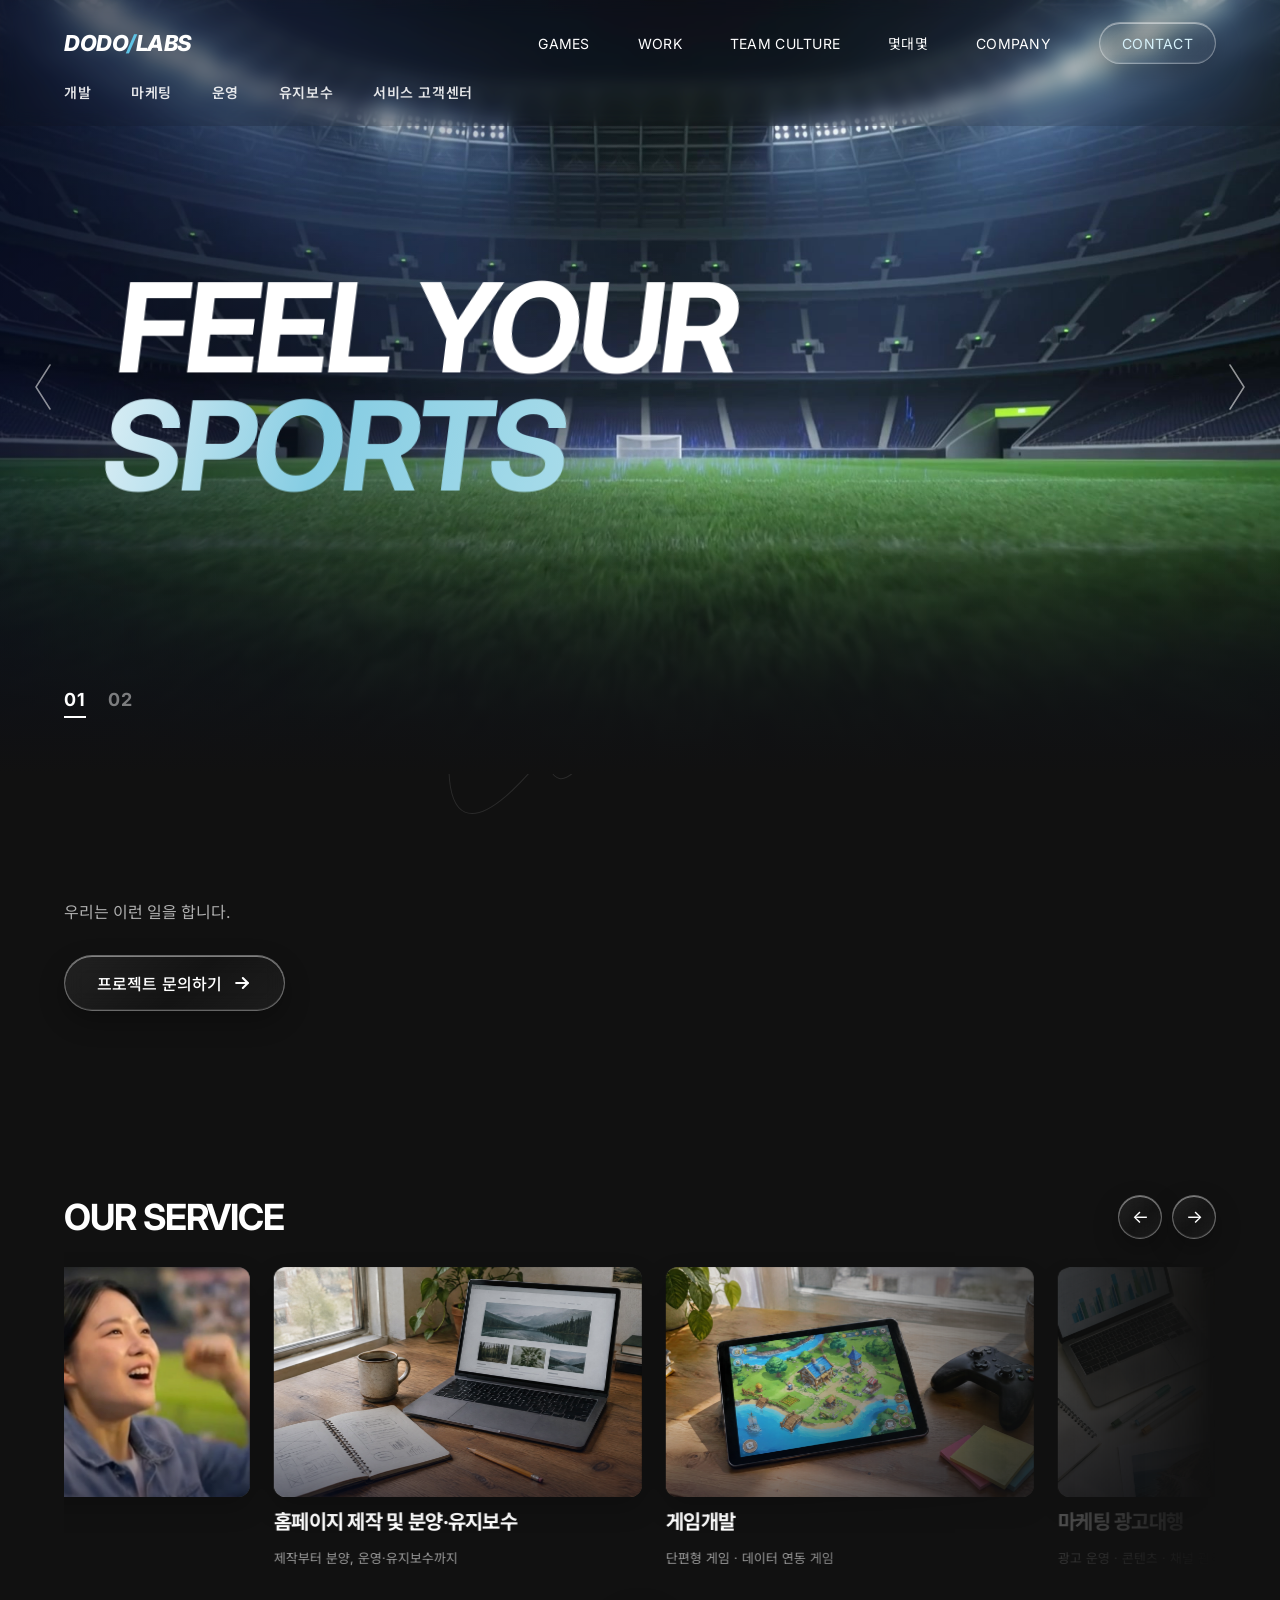
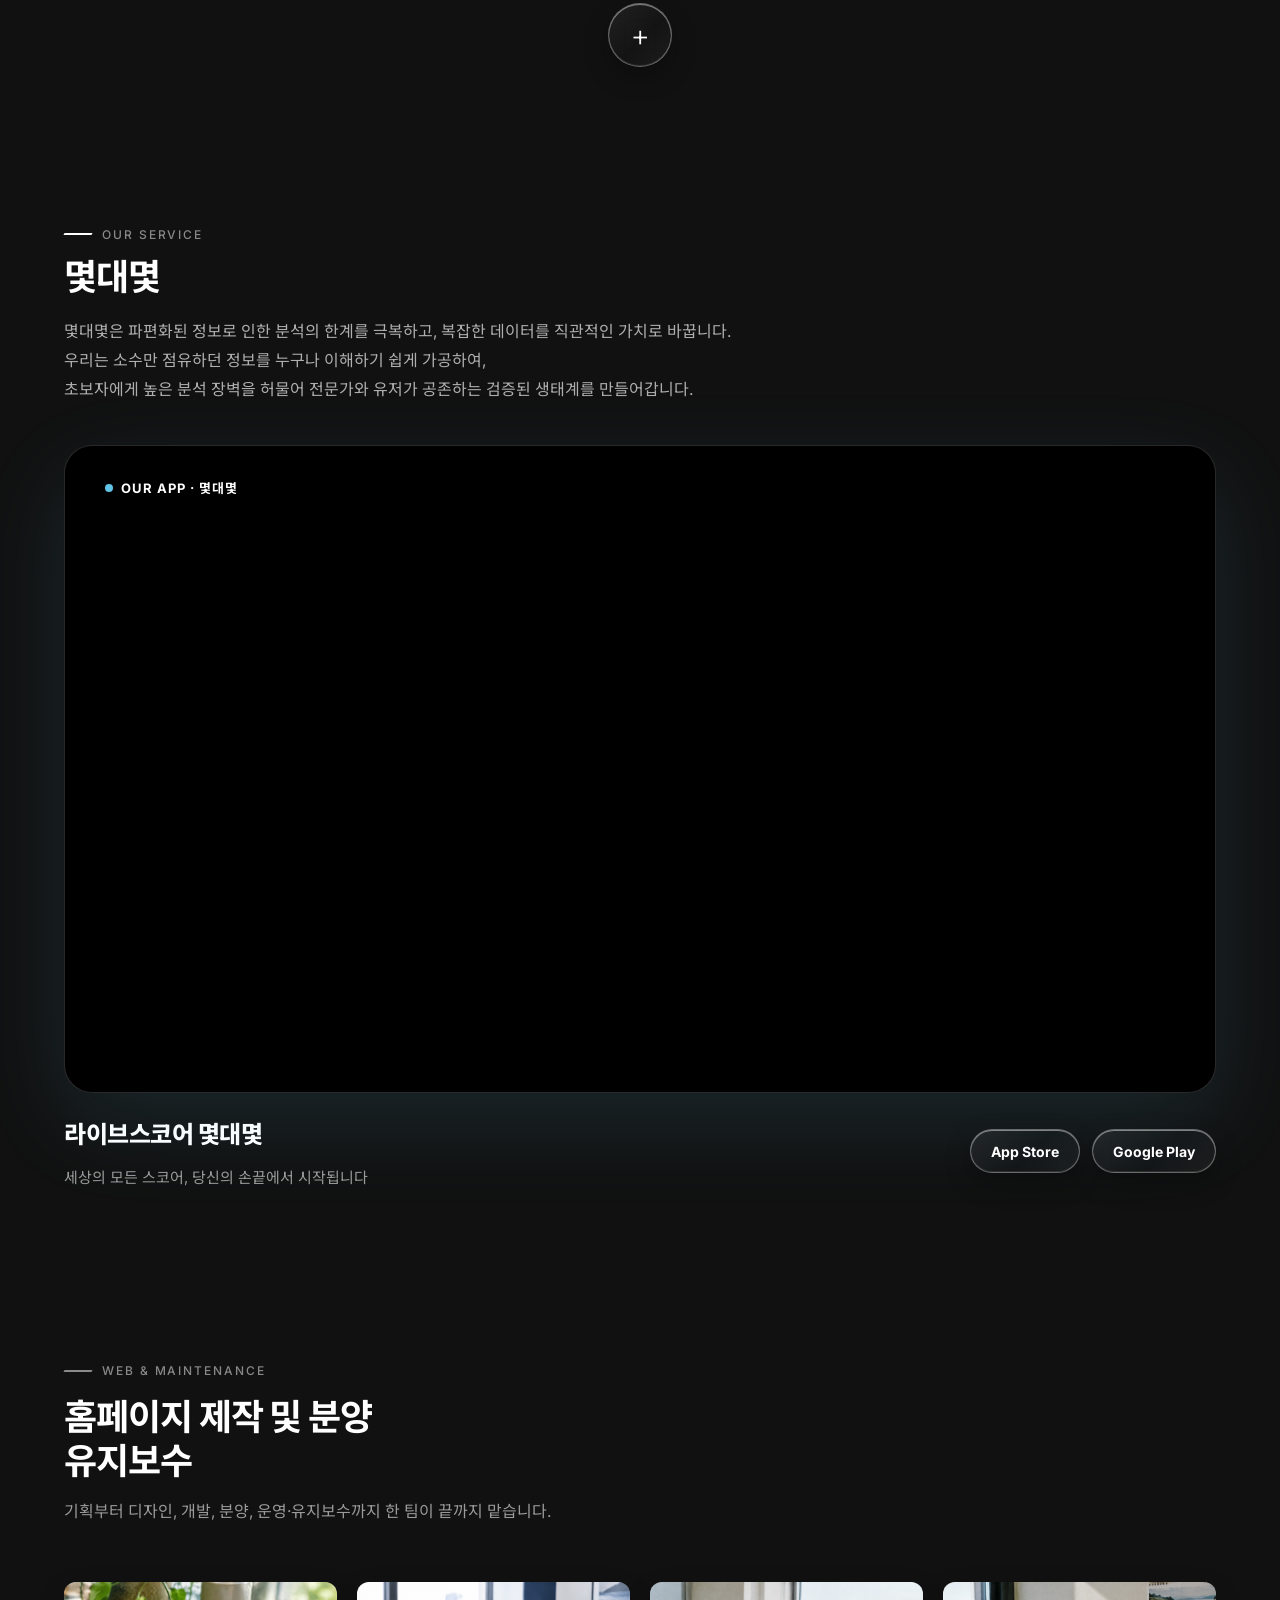
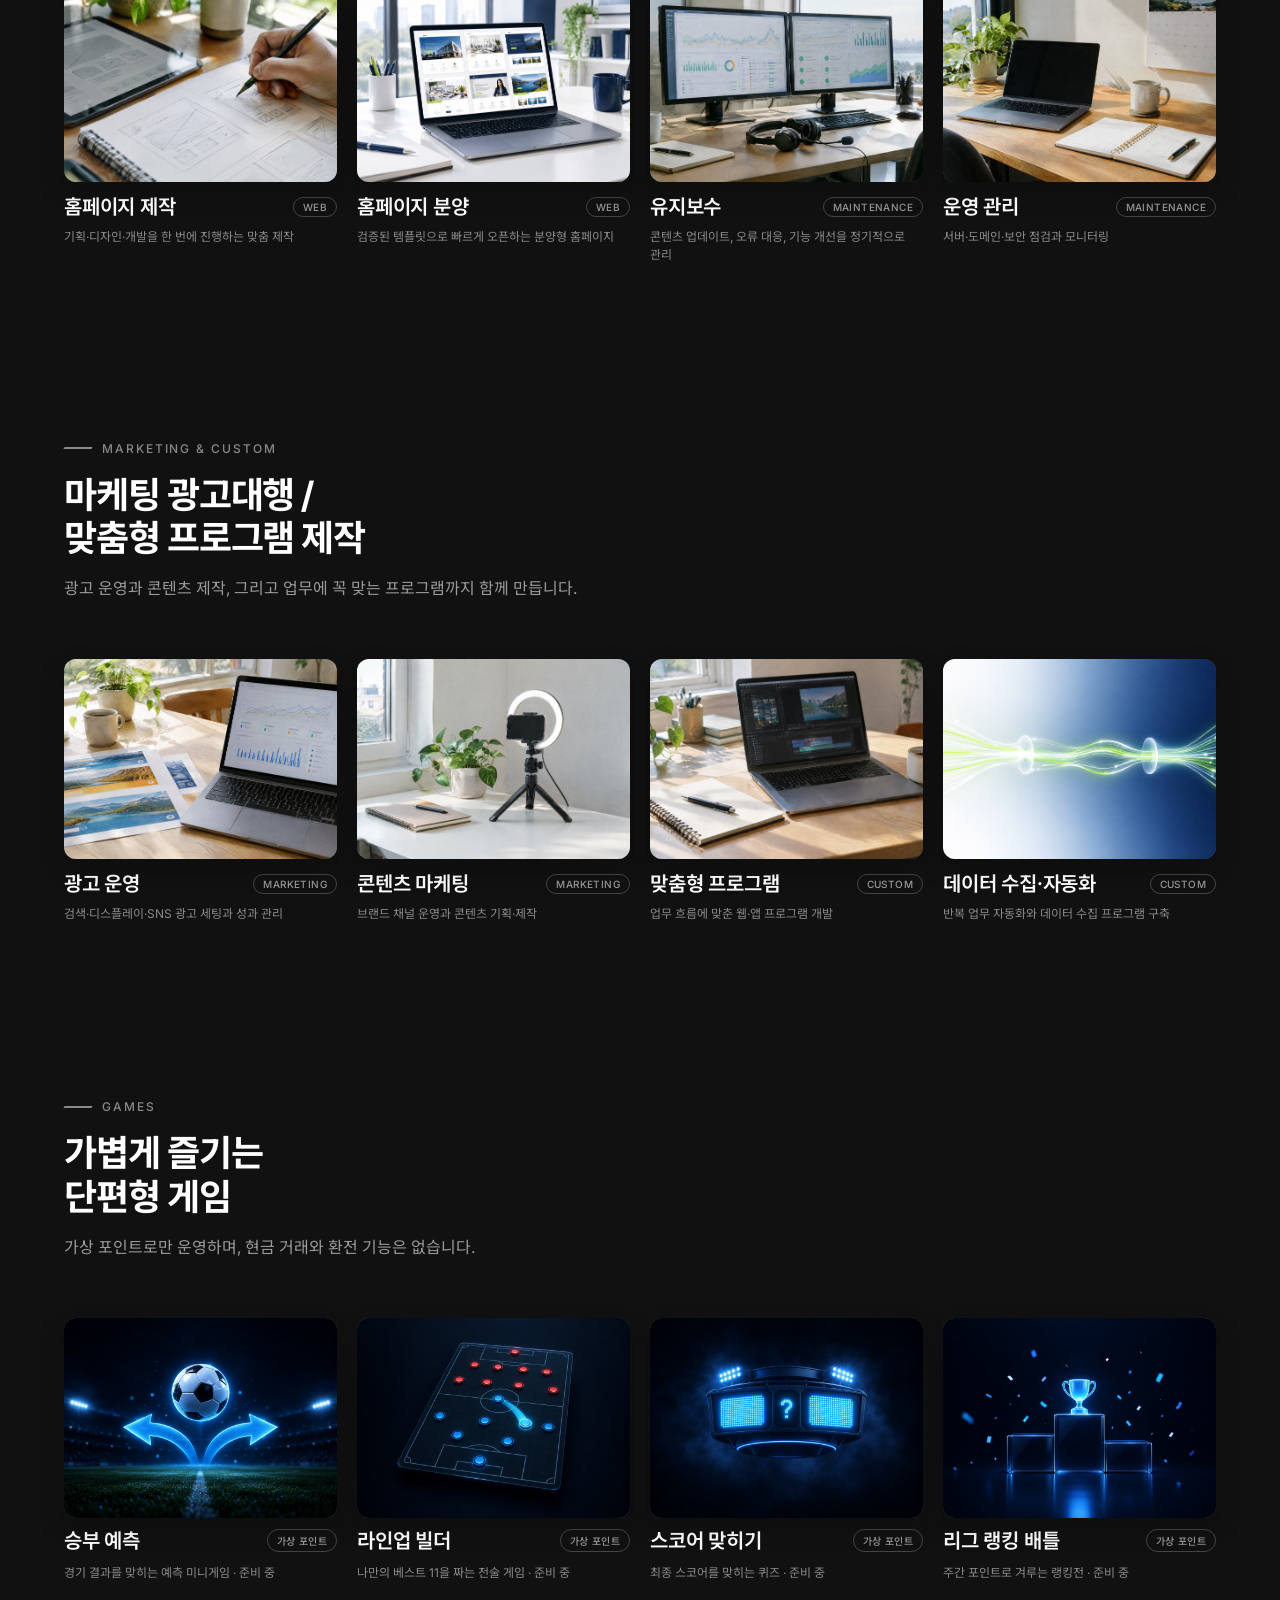
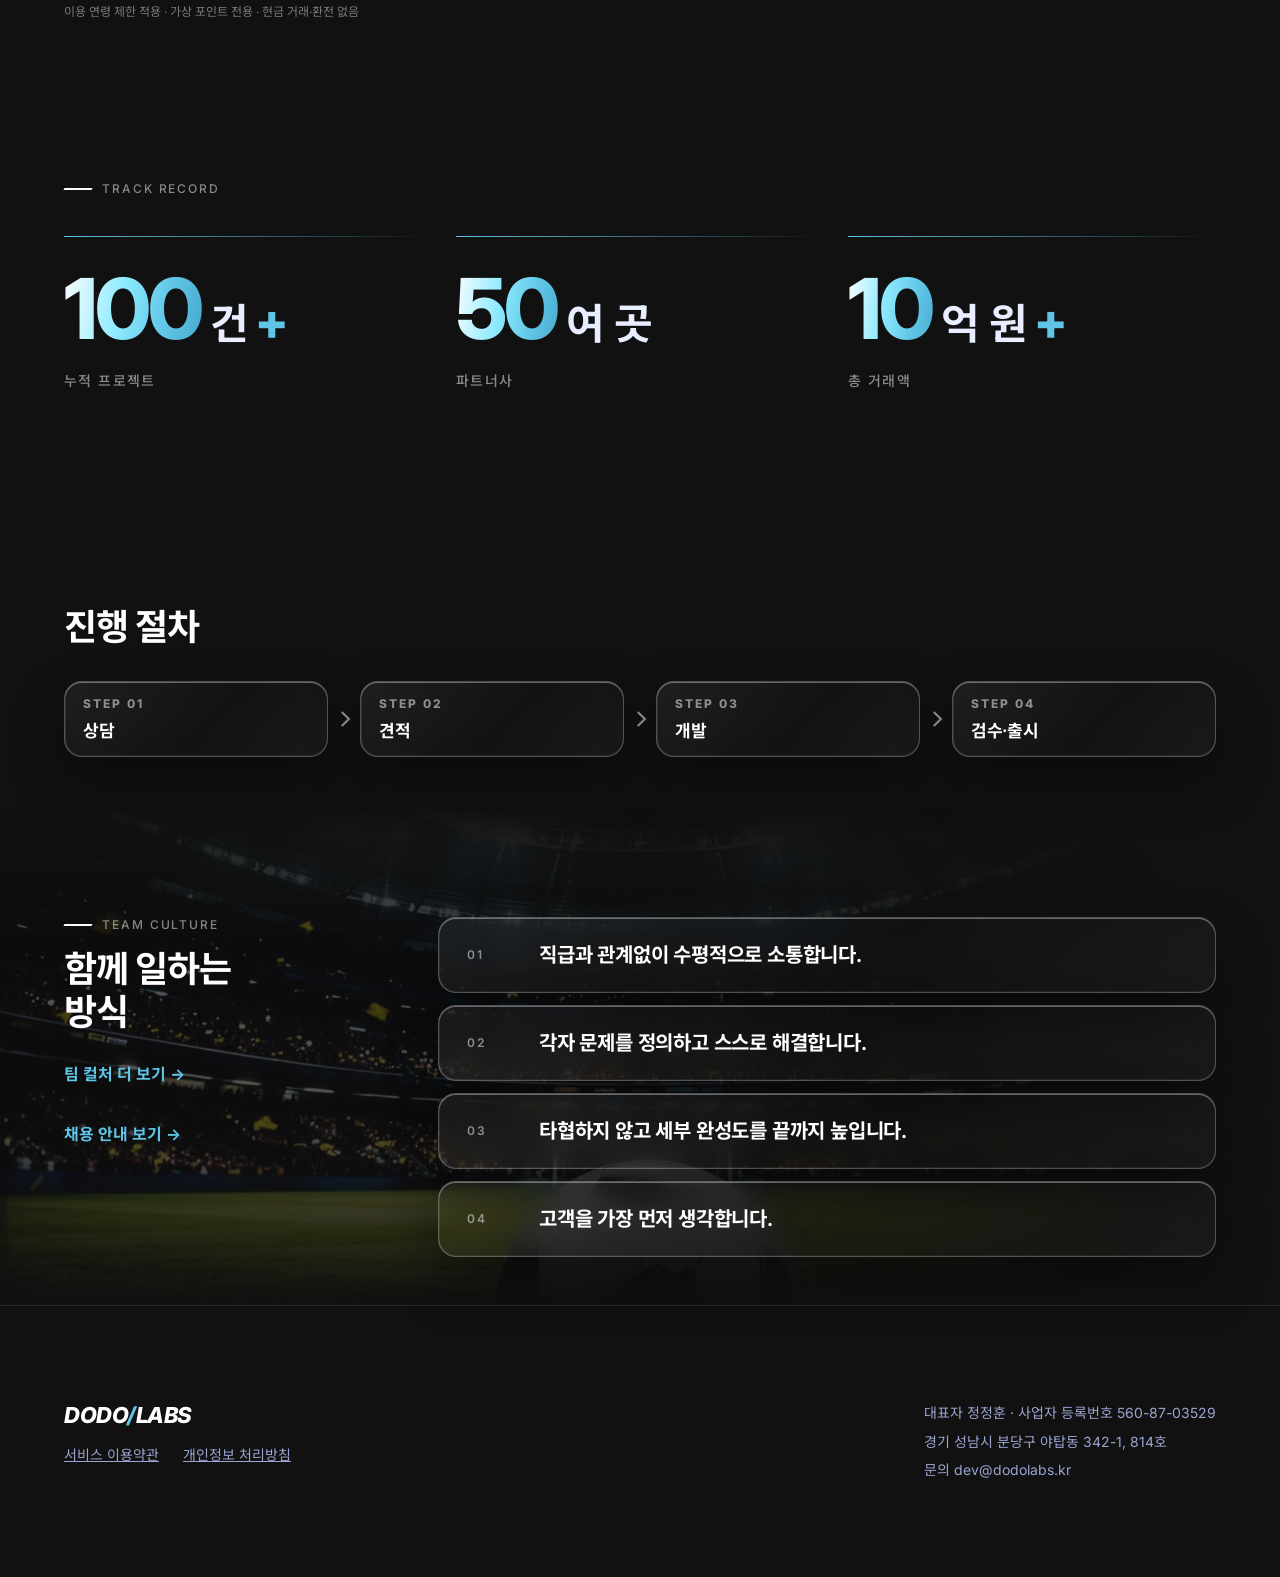
==== commit 1e317b1d: "게임 섹션 4개 카드에 컨셉 키아트·게임명 추가 (준비 중 표기) Co-Authored-By: Claude Fable 5.1 <noreply@anthropic.com>" ====
--- a/index.html
+++ b/index.html
@@ -12,7 +12,7 @@
 <link rel="preconnect" href="https://fonts.gstatic.com" crossorigin>
 <link href="https://fonts.googleapis.com/css2?family=Inter:ital,wght@0,400;0,500;0,600;0,700;0,800;1,800;1,900&family=Noto+Sans+KR:wght@400;500;700;900&display=swap&family=Nanum+Myeongjo:wght@400;700&display=swap" rel="stylesheet">
 <link rel="icon" href="data:,">
-<link rel="stylesheet" href="./styles.css?v=128">
+<link rel="stylesheet" href="./styles.css?v=129">
 <style id="who-tiles">
 /* 진입부 4칸 배경 이미지: 외부 CSS 상대경로가 안 먹는 호스팅(아티팩트) 대비 문서 안에 직접 지정 */
 .quads .quad.q1{background-image:url(assets/who/orig_bw1.jpg)!important;background-position:center 55%!important}
@@ -209,24 +209,24 @@
     </div>
     <div class="games">
       <article class="game">
-        <div class="game-img placeholder">COMING<br>SOON</div>
-        <div class="game-head"><h3>Coming Soon</h3><span class="tag">가상 포인트</span></div>
-        <p>새로운 게임을 준비 중입니다</p>
-      </article>
-      <article class="game">
-        <div class="game-img placeholder">COMING<br>SOON</div>
-        <div class="game-head"><h3>Coming Soon</h3><span class="tag">가상 포인트</span></div>
-        <p>새로운 게임을 준비 중입니다</p>
-      </article>
-      <article class="game">
-        <div class="game-img placeholder">COMING<br>SOON</div>
-        <div class="game-head"><h3>Coming Soon</h3><span class="tag">가상 포인트</span></div>
-        <p>새로운 게임을 준비 중입니다</p>
-      </article>
-      <article class="game">
-        <div class="game-img placeholder">COMING<br>SOON</div>
-        <div class="game-head"><h3>Coming Soon</h3><span class="tag">가상 포인트</span></div>
-        <p>새로운 게임을 준비 중입니다</p>
+        <div class="game-img"><img src="./assets/games/game1.jpg" alt=""></div>
+        <div class="game-head"><h3>승부 예측</h3><span class="tag">가상 포인트</span></div>
+        <p>경기 결과를 맞히는 예측 미니게임 · 준비 중</p>
+      </article>
+      <article class="game">
+        <div class="game-img"><img src="./assets/games/game2.jpg" alt=""></div>
+        <div class="game-head"><h3>라인업 빌더</h3><span class="tag">가상 포인트</span></div>
+        <p>나만의 베스트 11을 짜는 전술 게임 · 준비 중</p>
+      </article>
+      <article class="game">
+        <div class="game-img"><img src="./assets/games/game3.jpg" alt=""></div>
+        <div class="game-head"><h3>스코어 맞히기</h3><span class="tag">가상 포인트</span></div>
+        <p>최종 스코어를 맞히는 퀴즈 · 준비 중</p>
+      </article>
+      <article class="game">
+        <div class="game-img"><img src="./assets/games/game4.jpg" alt=""></div>
+        <div class="game-head"><h3>리그 랭킹 배틀</h3><span class="tag">가상 포인트</span></div>
+        <p>주간 포인트로 겨루는 랭킹전 · 준비 중</p>
       </article>
     </div>
     <p class="note">이용 연령 제한 적용 · 가상 포인트 전용 · 현금 거래·환전 없음</p>
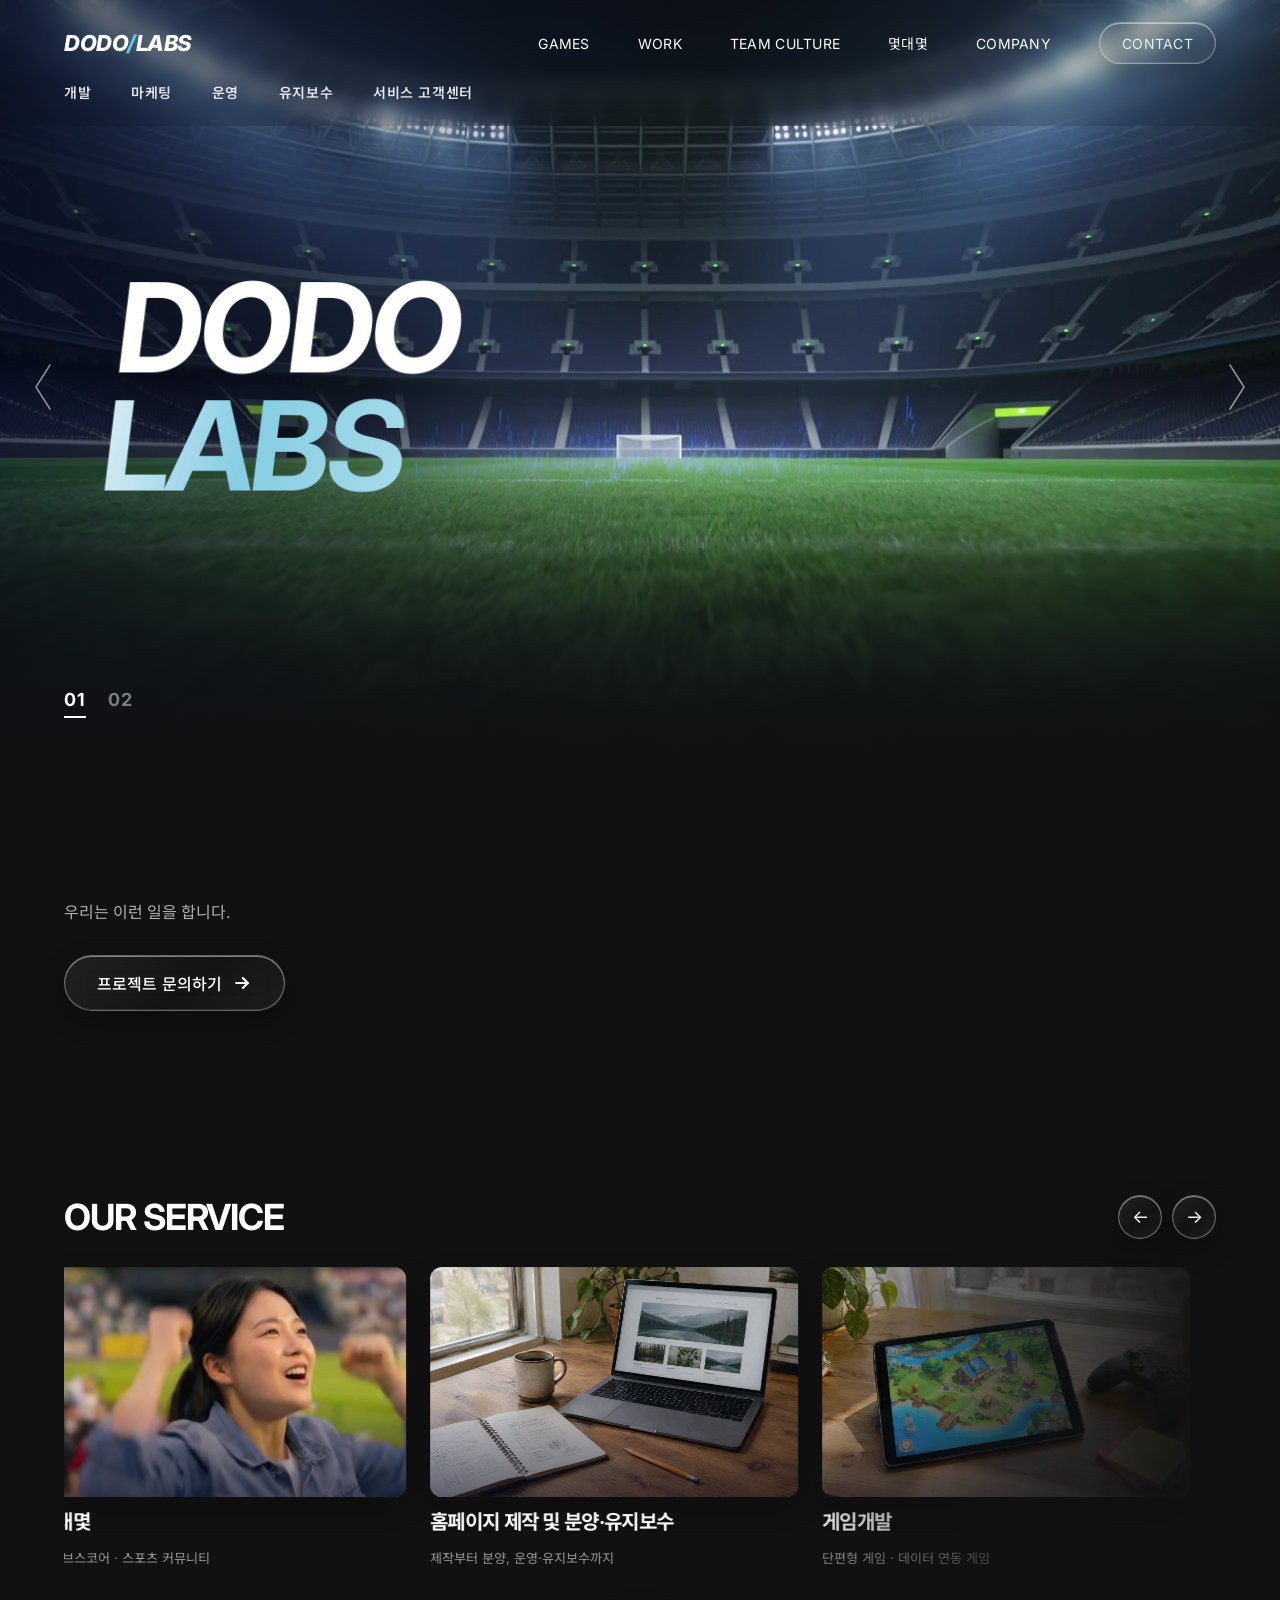
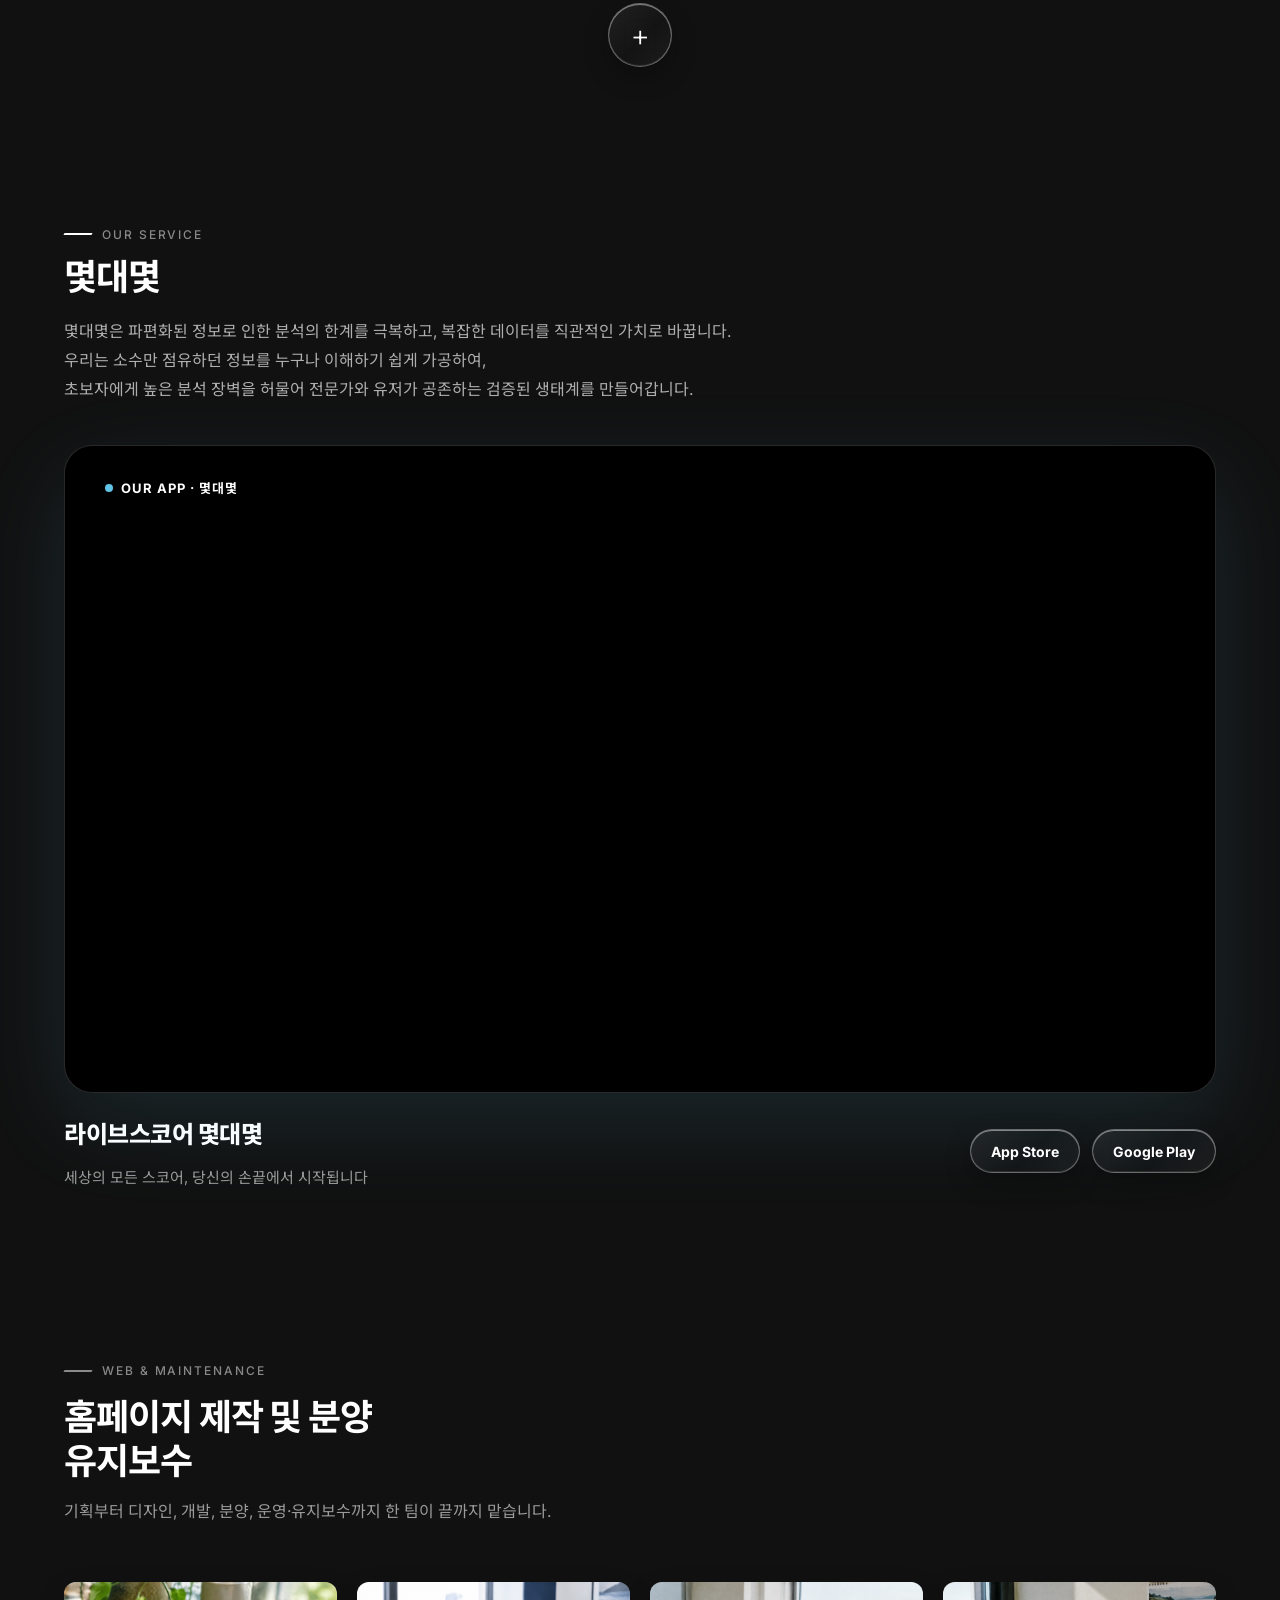
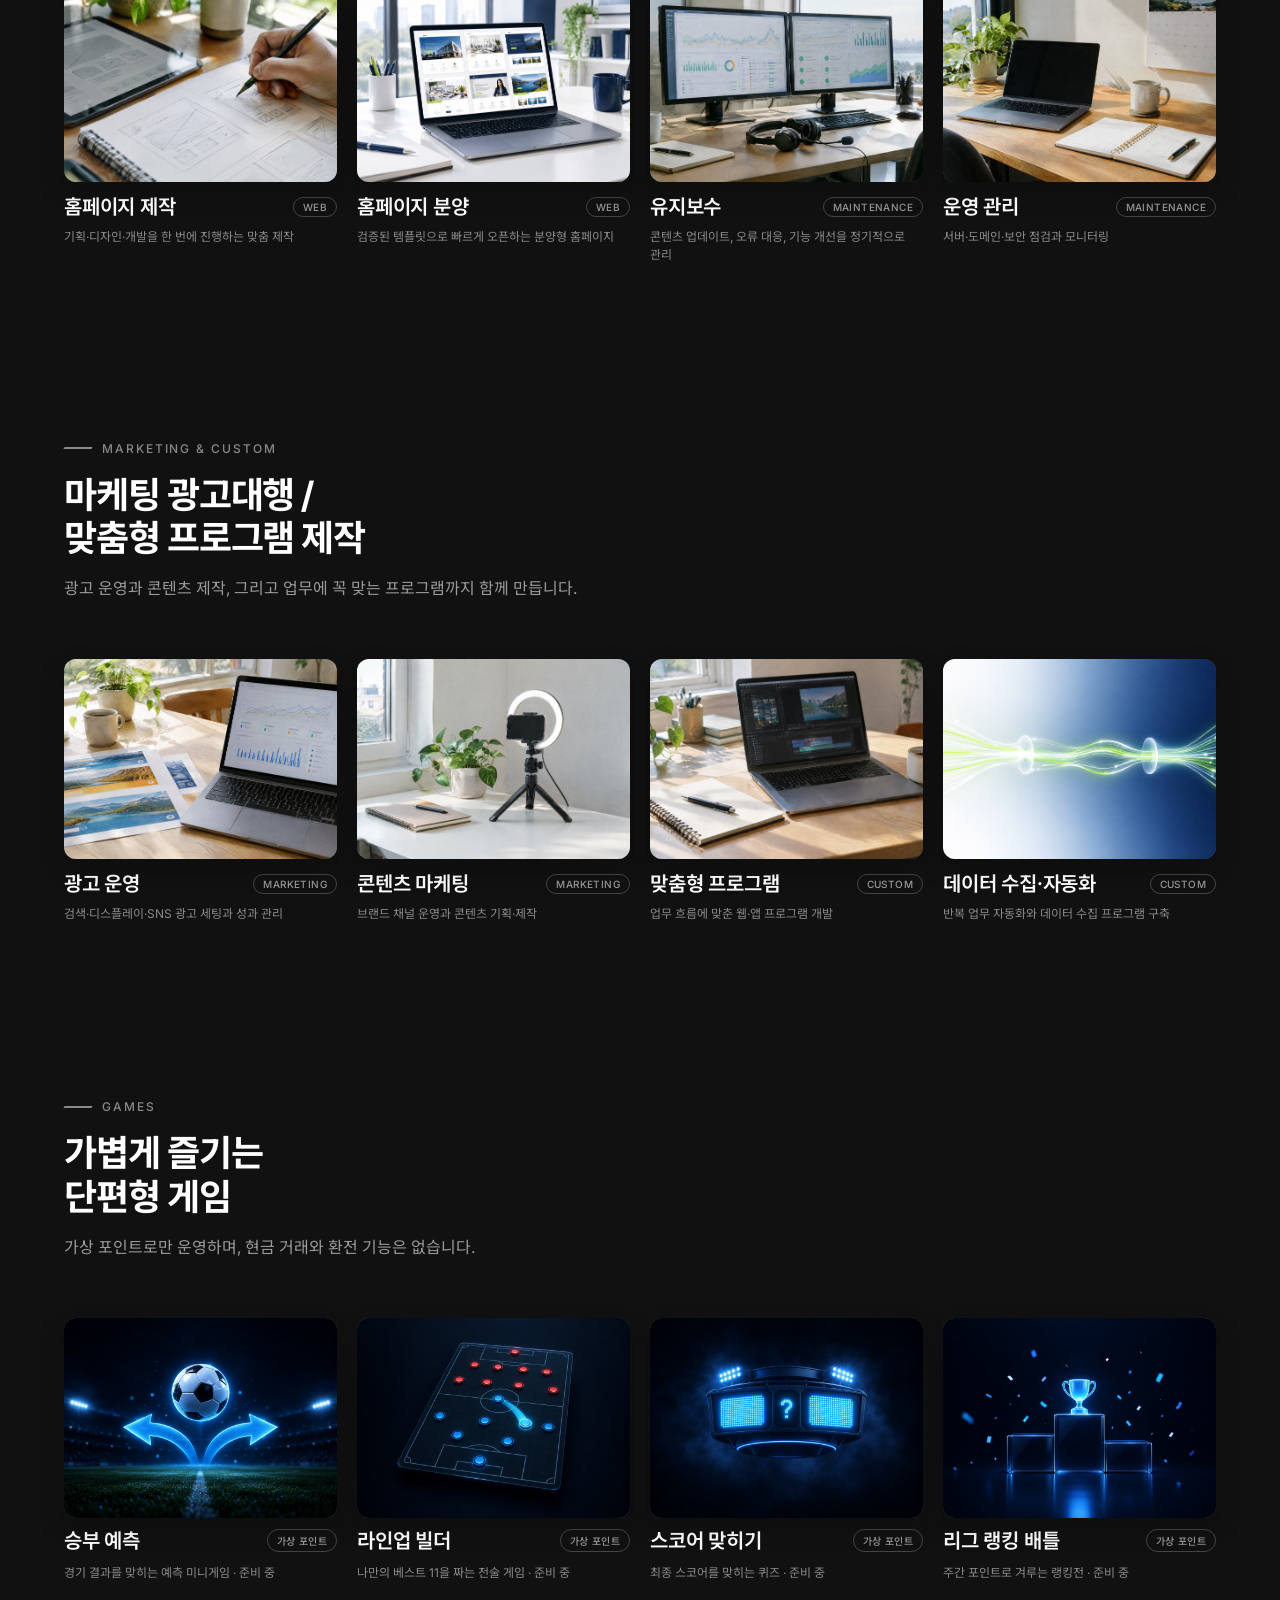
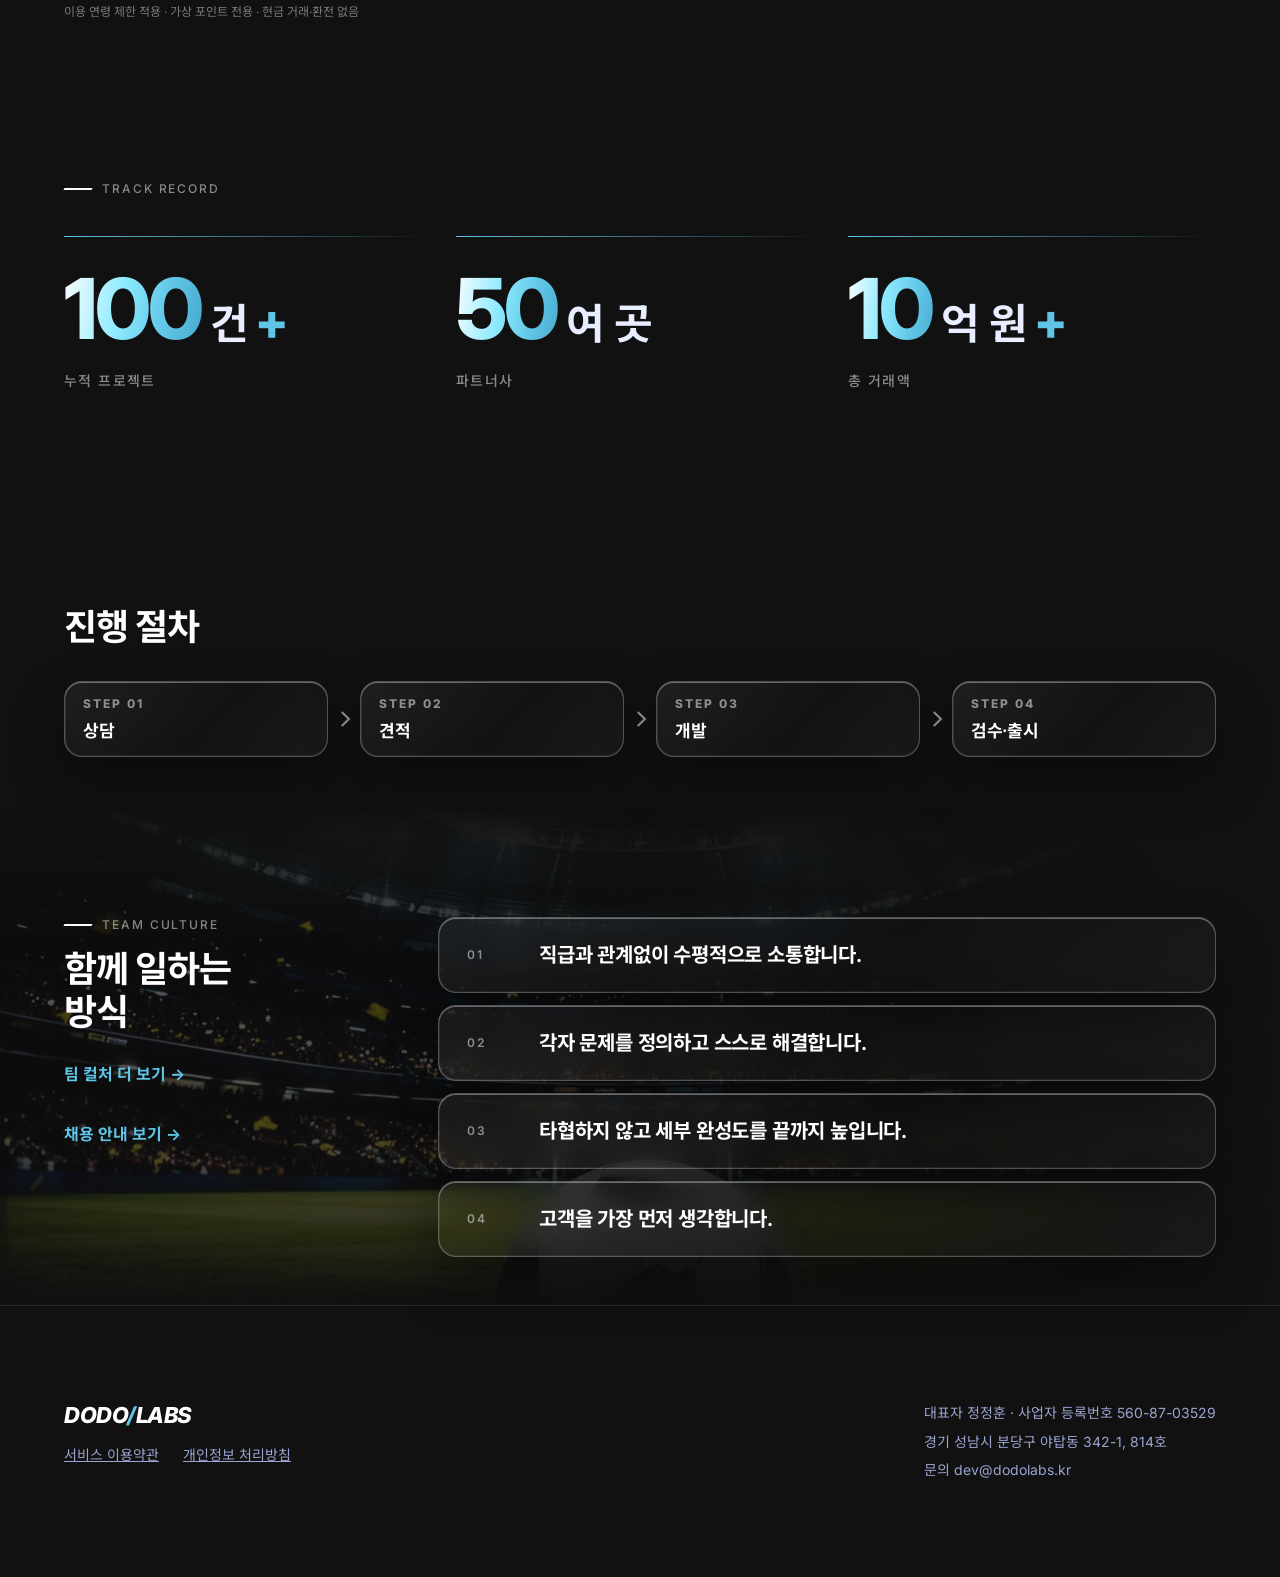
==== commit 2f8930b1: "히어로 타이포 FEEL YOUR SPORTS → DODO / LABS Co-Authored-By: Claude Fable 5.1 <noreply@anthropic.com>" ====
--- a/index.html
+++ b/index.html
@@ -68,7 +68,7 @@
   <button type="button" class="entry-arrow prev" data-dir="-1" aria-label="이전 화면"><svg width="28" height="56" viewBox="0 0 28 56" fill="none" stroke="currentColor" stroke-width="1.5" stroke-linecap="round" stroke-linejoin="round" aria-hidden="true"><path d="M20 6 6 28l14 22"></path></svg></button>
   <button type="button" class="entry-arrow next" data-dir="1" aria-label="다음 화면"><svg width="28" height="56" viewBox="0 0 28 56" fill="none" stroke="currentColor" stroke-width="1.5" stroke-linecap="round" stroke-linejoin="round" aria-hidden="true"><path d="M8 6l14 22L8 50"></path></svg></button>
   <div class="wrap entry-feel">
-    <p class="feel feel-1">FEEL YOUR<br><span class="grad">SPORTS</span></p>
+    <p class="feel feel-1">DODO<br><span class="grad">LABS</span></p>
     <p class="feel feel-2">Who are <span class="grad">we?</span></p>
   </div>
   <div class="wrap entry-bottom">
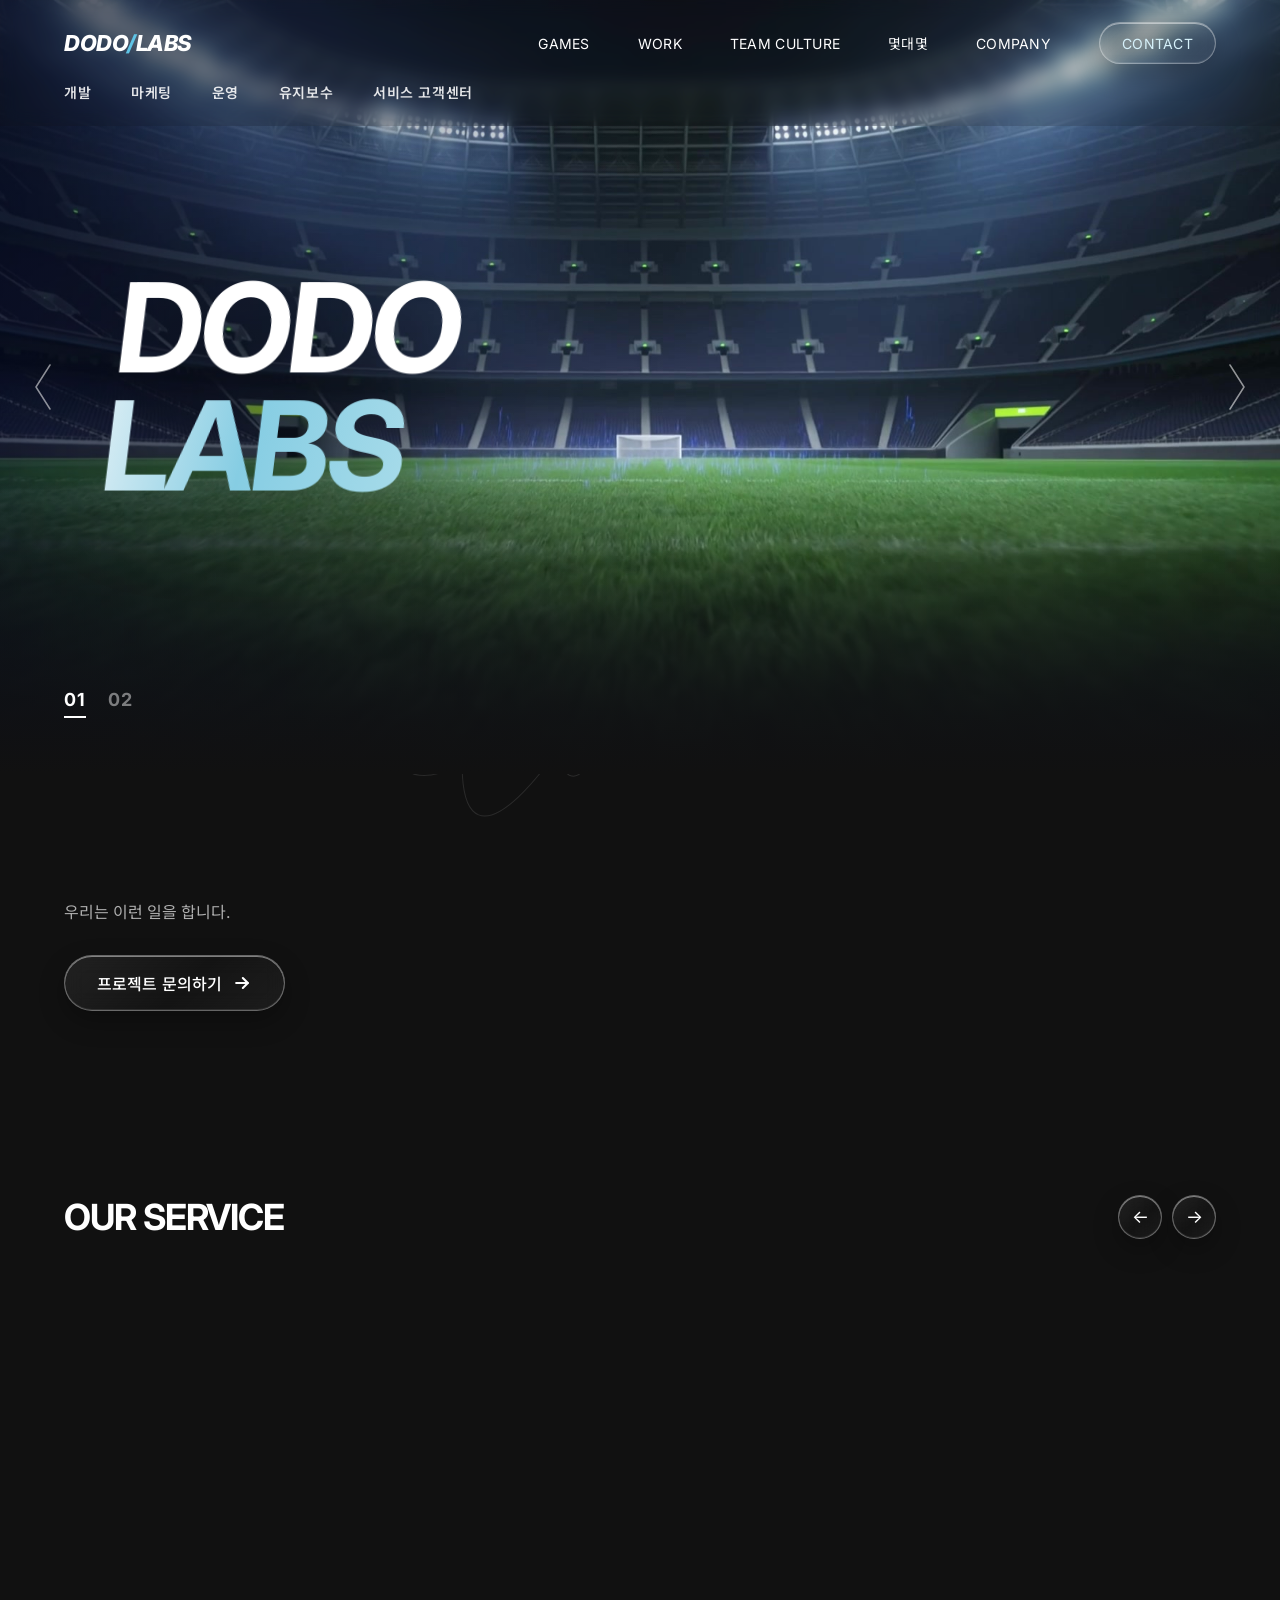
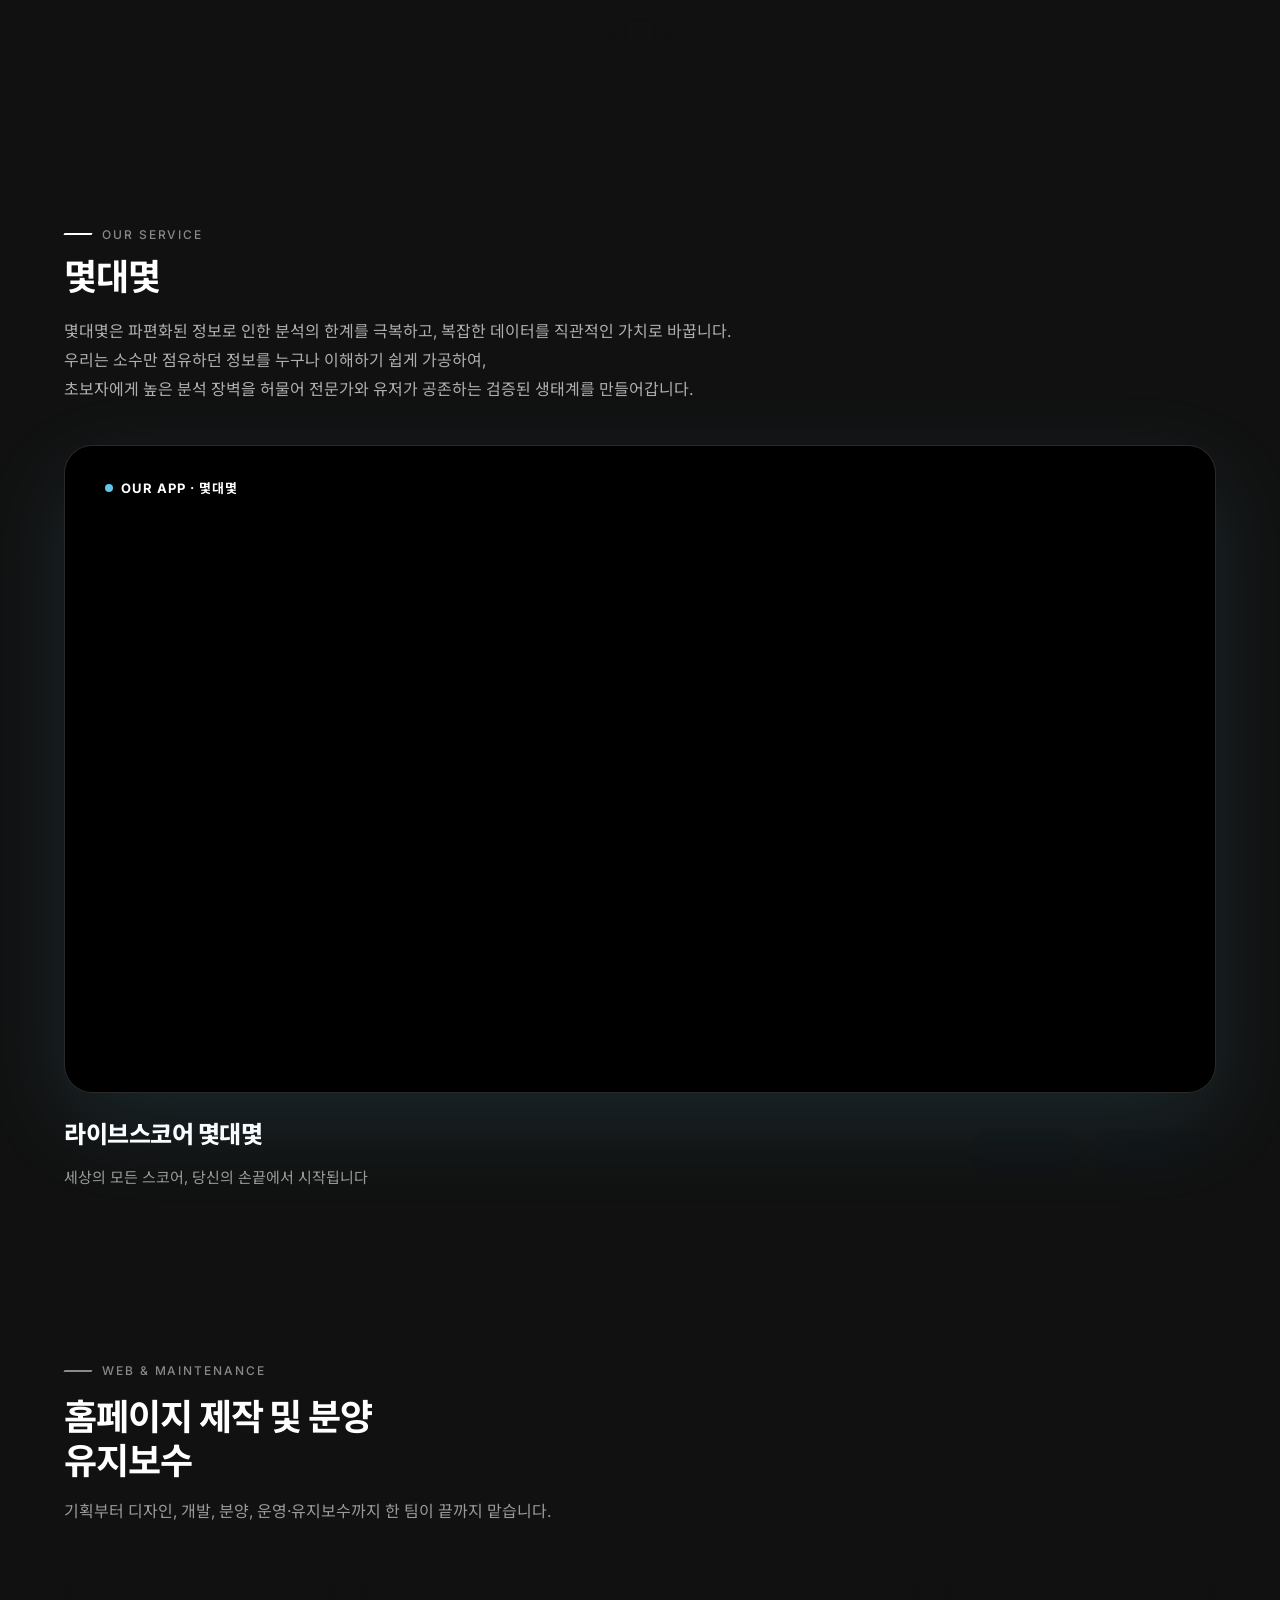
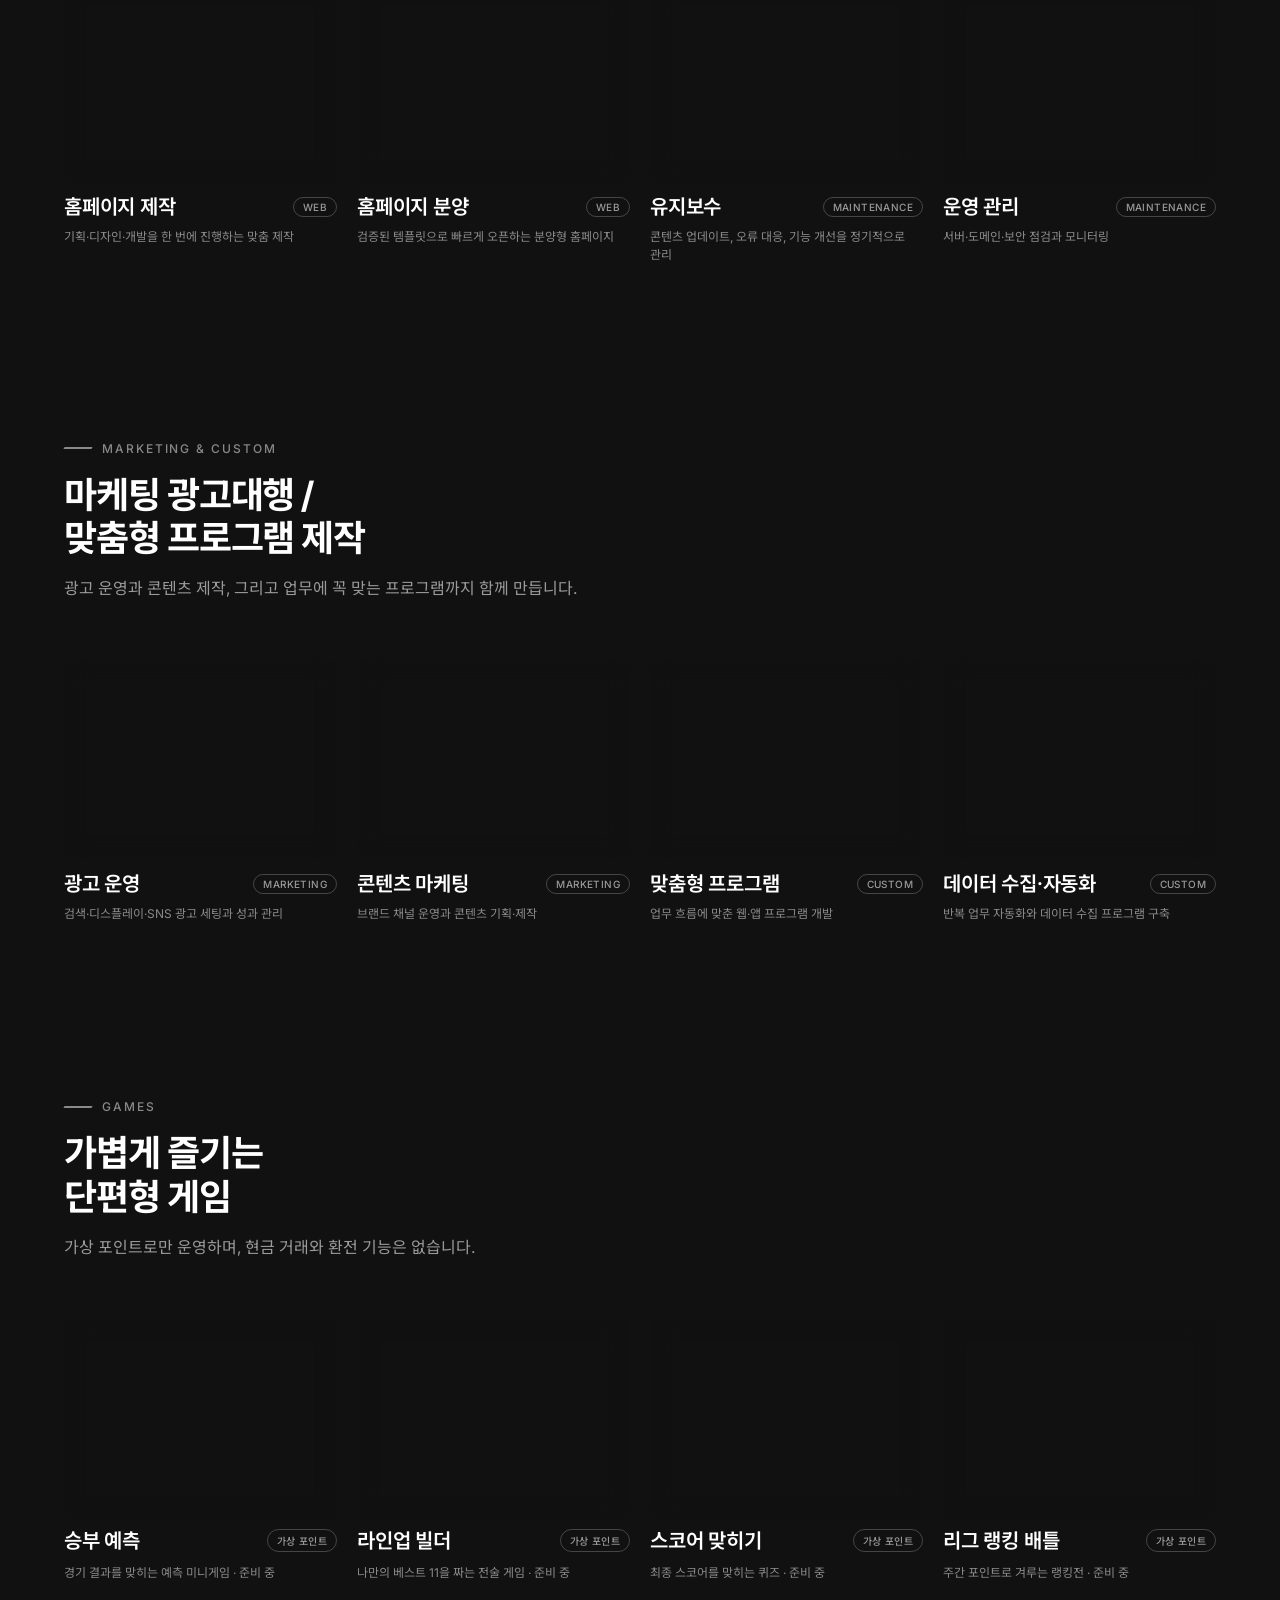
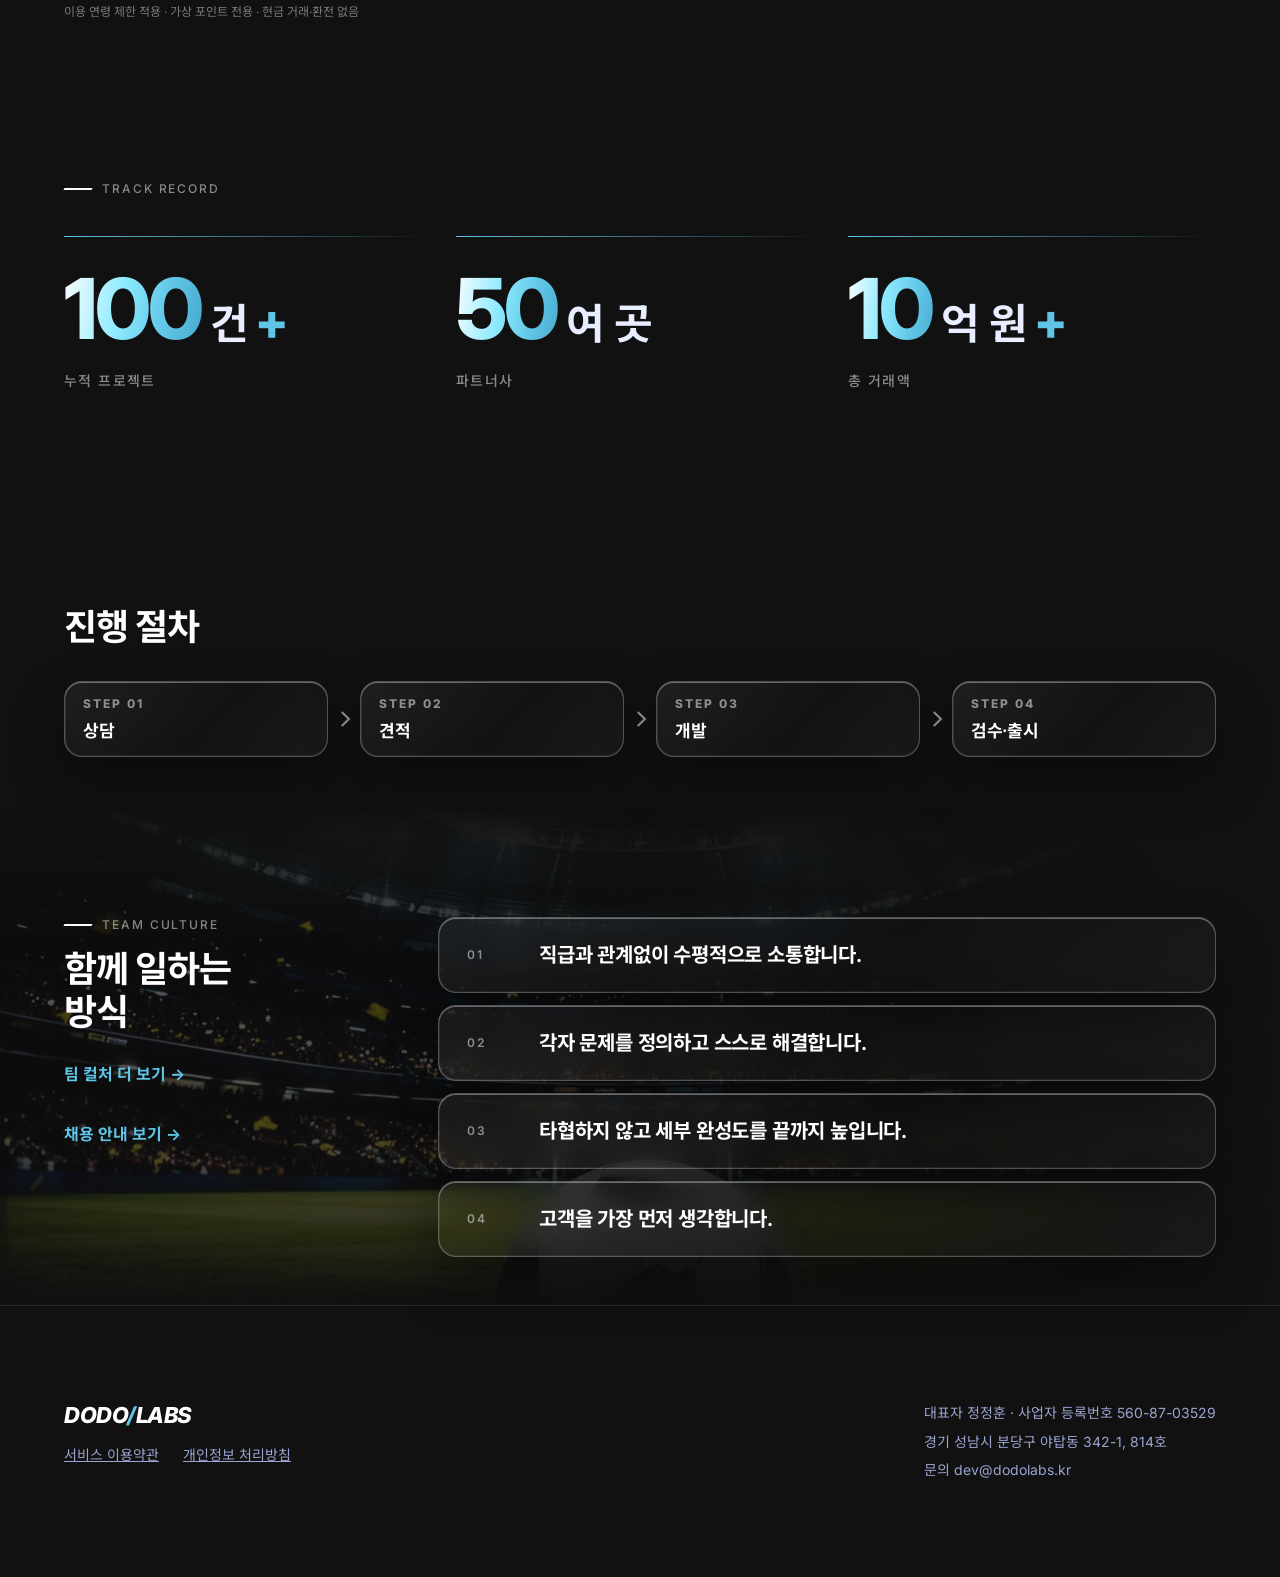
==== commit 163282d1: "메인 팀 컬처 섹션 링크: 팀 컬처 → team.html, 채용 안내 → contact.html Co-Authored-By: Claude Fable 5.1 <noreply@anth" ====
--- a/index.html
+++ b/index.html
@@ -262,8 +262,8 @@
     <div class="team-side">
       <div class="label">TEAM CULTURE</div>
       <h2 class="h2">함께 일하는<br>방식</h2>
-      <a href="#team" class="link">팀 컬처 더 보기 →</a>
-      <a href="#team" class="link">채용 안내 보기 →</a>
+      <a href="./team.html" class="link">팀 컬처 더 보기 →</a>
+      <a href="./contact.html" class="link">채용 안내 보기 →</a>
     </div>
     <ul class="culture">
       <li><span class="culture-no">01</span><p>직급과 관계없이 수평적으로 소통합니다.</p></li>
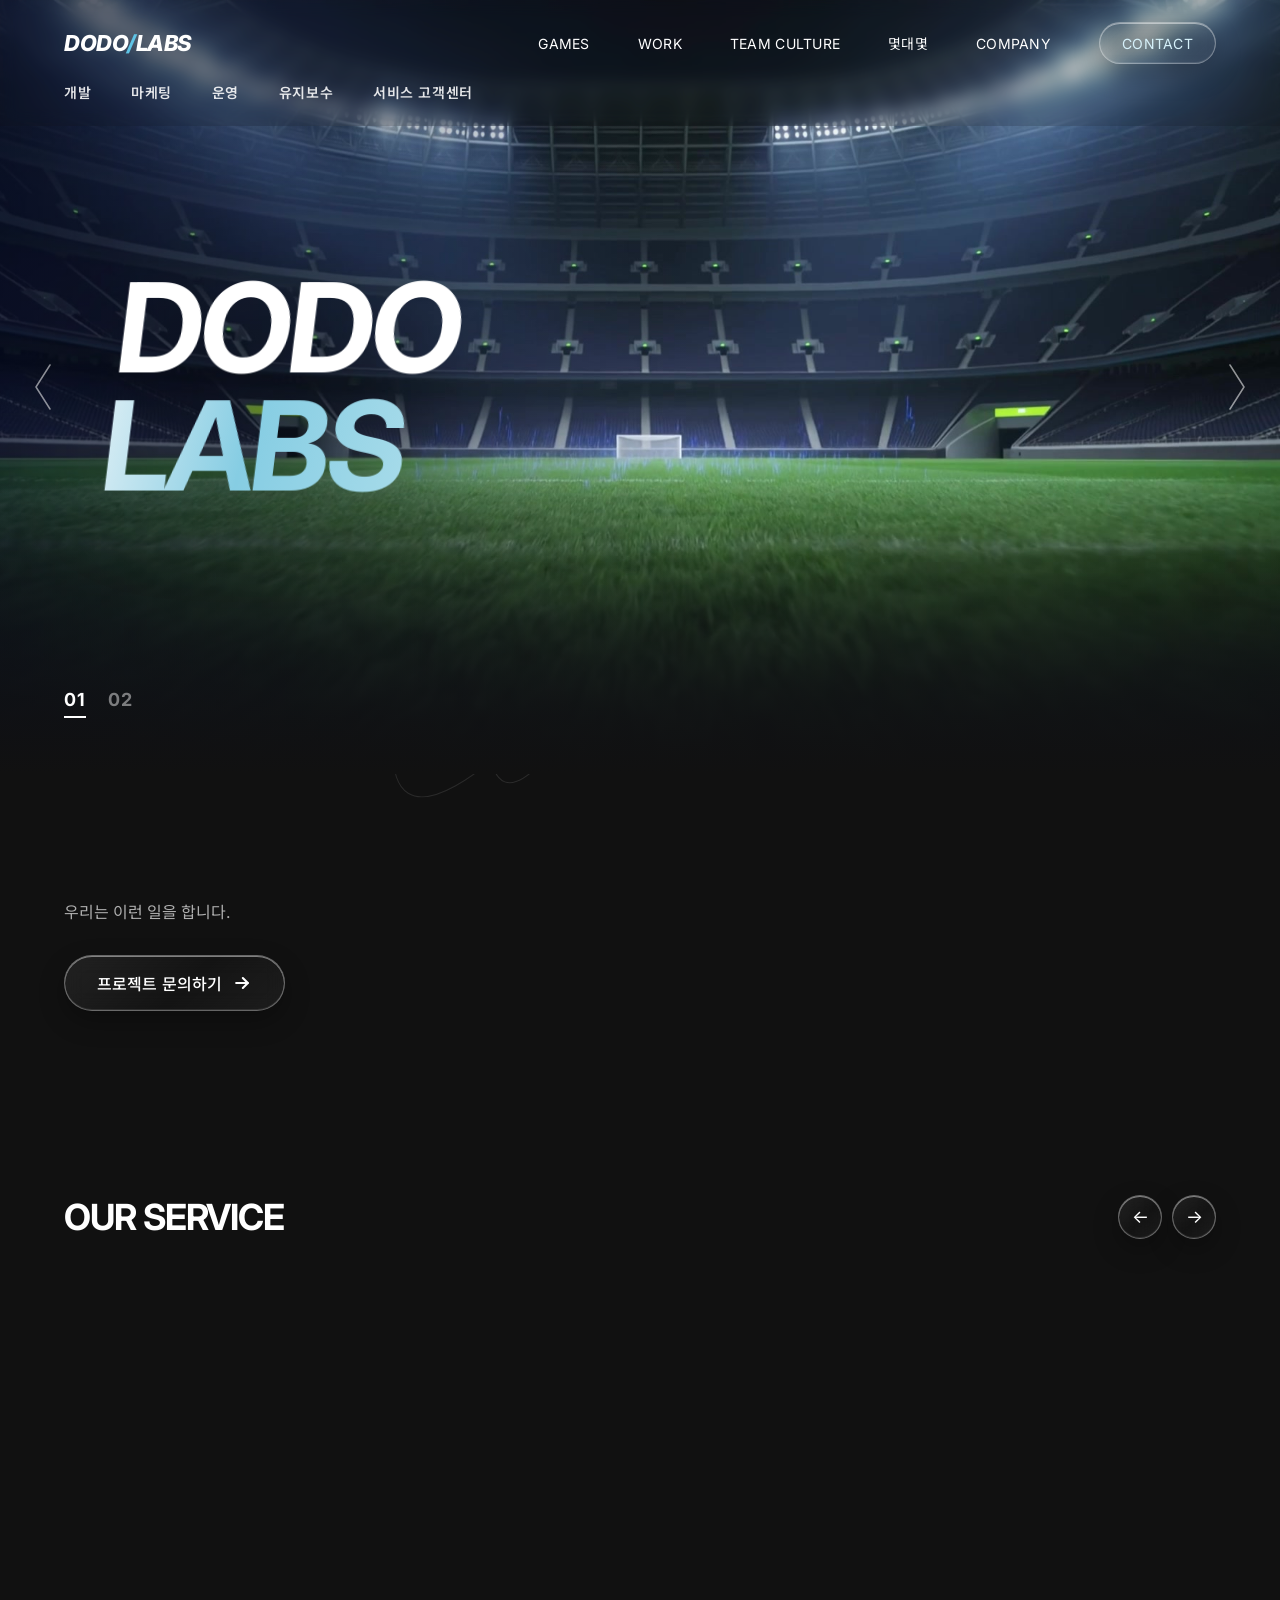
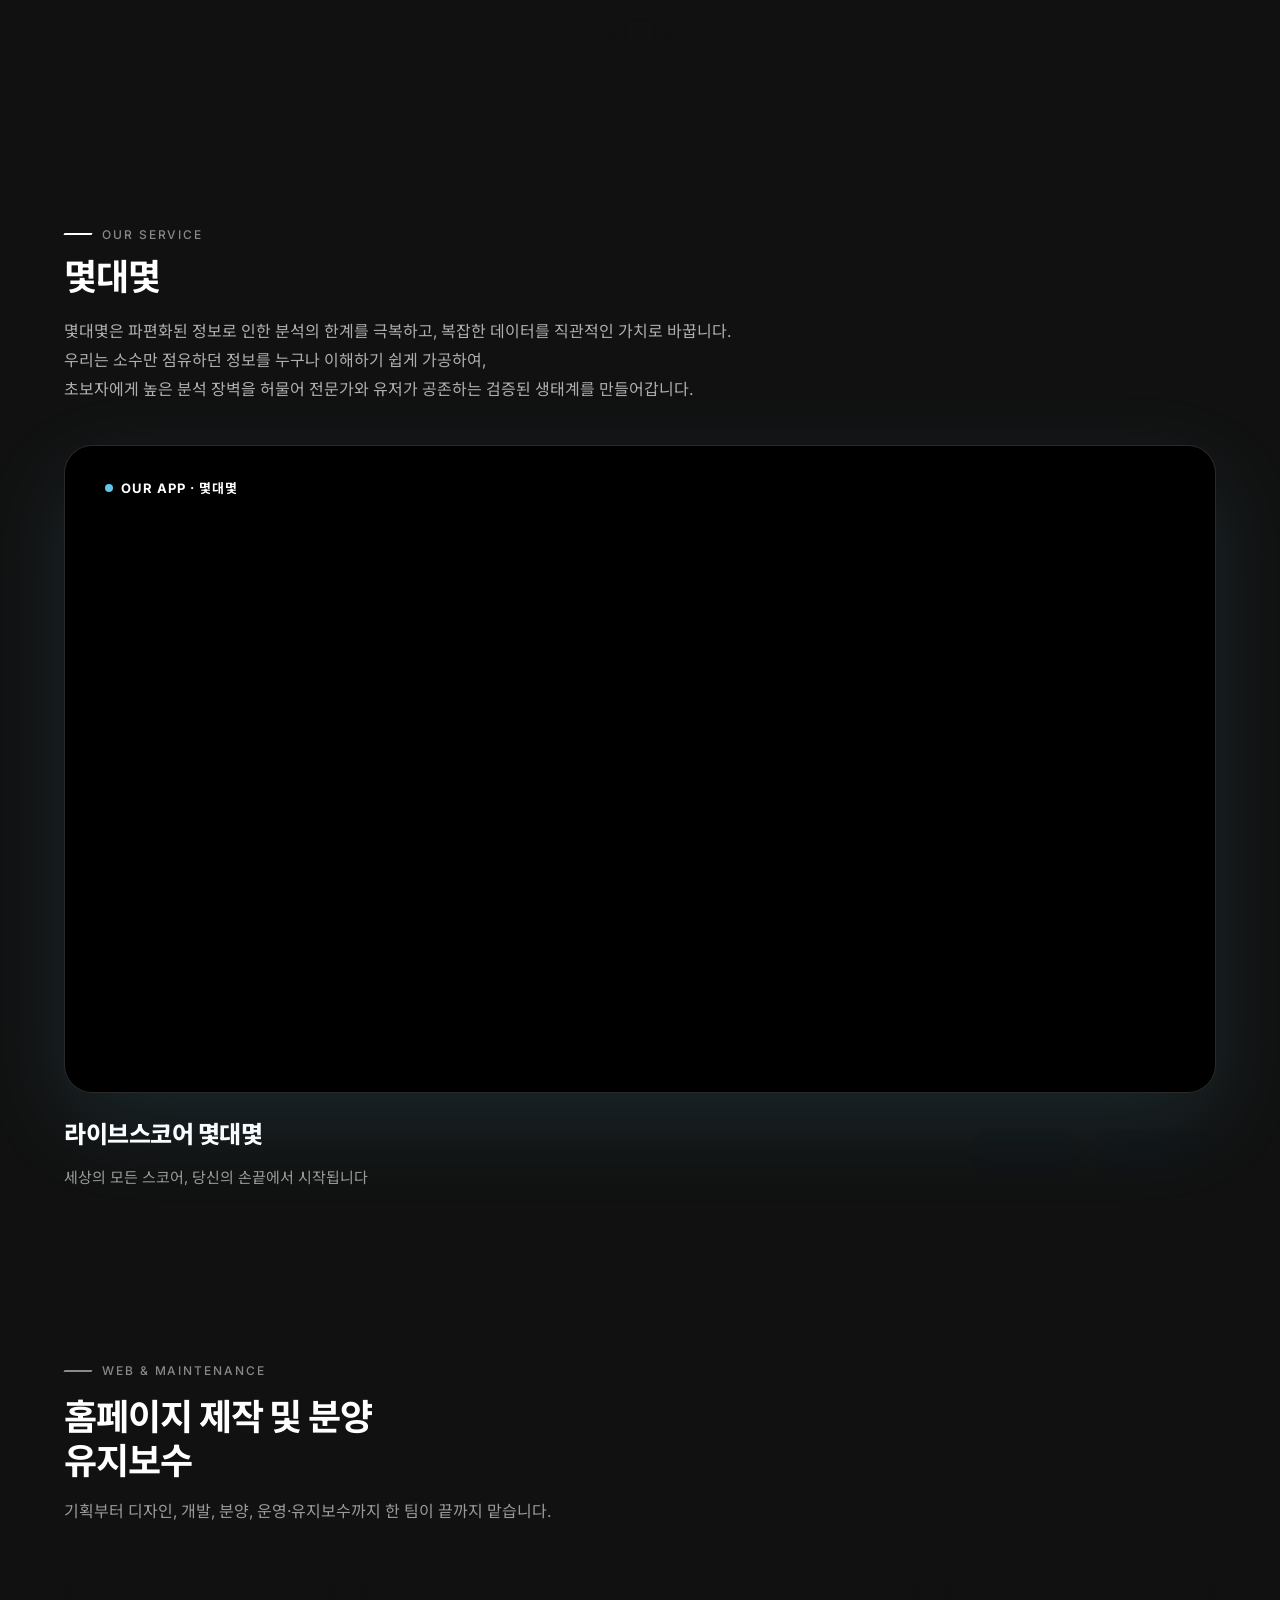
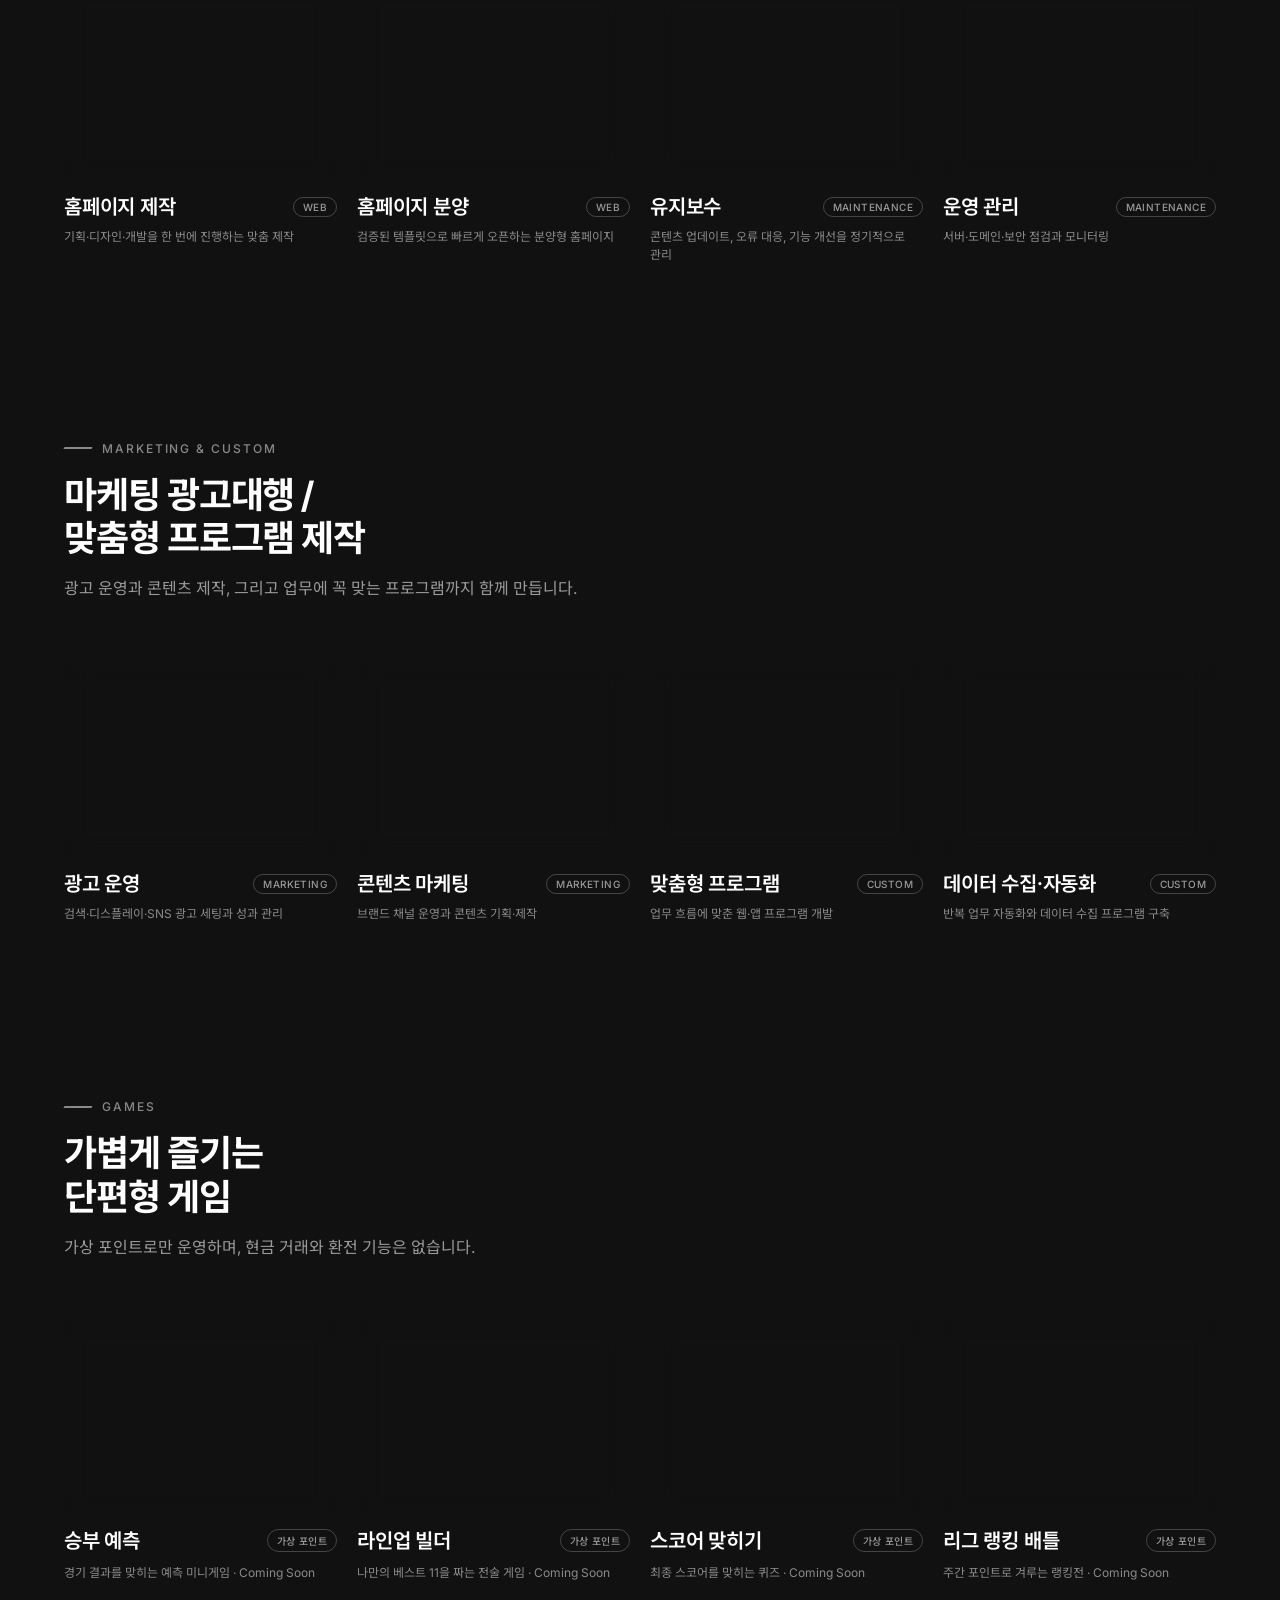
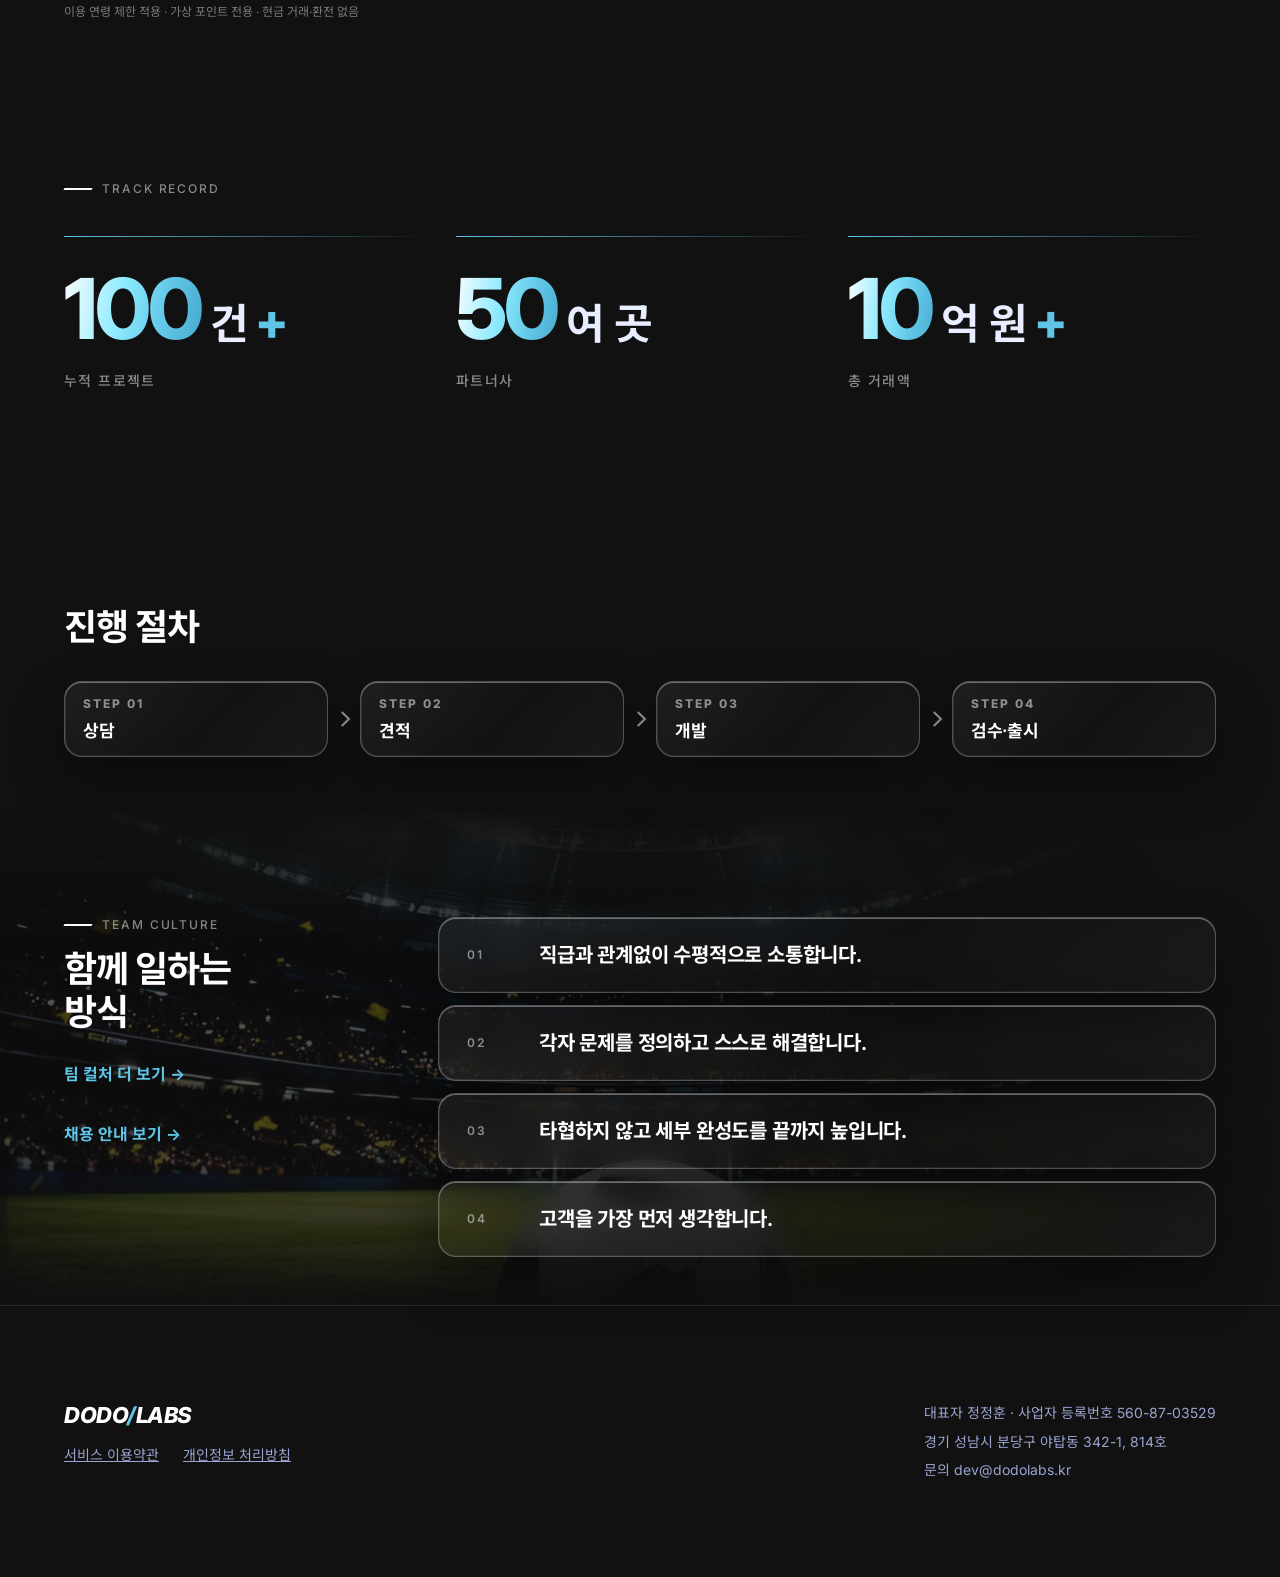
==== commit 4e9033e7: "게임 카드 설명 '준비 중' → 'Coming Soon' Co-Authored-By: Claude Fable 5.1 <noreply@anthropic.com>" ====
--- a/index.html
+++ b/index.html
@@ -211,22 +211,22 @@
       <article class="game">
         <div class="game-img"><img src="./assets/games/game1.jpg" alt=""></div>
         <div class="game-head"><h3>승부 예측</h3><span class="tag">가상 포인트</span></div>
-        <p>경기 결과를 맞히는 예측 미니게임 · 준비 중</p>
+        <p>경기 결과를 맞히는 예측 미니게임 · Coming Soon</p>
       </article>
       <article class="game">
         <div class="game-img"><img src="./assets/games/game2.jpg" alt=""></div>
         <div class="game-head"><h3>라인업 빌더</h3><span class="tag">가상 포인트</span></div>
-        <p>나만의 베스트 11을 짜는 전술 게임 · 준비 중</p>
+        <p>나만의 베스트 11을 짜는 전술 게임 · Coming Soon</p>
       </article>
       <article class="game">
         <div class="game-img"><img src="./assets/games/game3.jpg" alt=""></div>
         <div class="game-head"><h3>스코어 맞히기</h3><span class="tag">가상 포인트</span></div>
-        <p>최종 스코어를 맞히는 퀴즈 · 준비 중</p>
+        <p>최종 스코어를 맞히는 퀴즈 · Coming Soon</p>
       </article>
       <article class="game">
         <div class="game-img"><img src="./assets/games/game4.jpg" alt=""></div>
         <div class="game-head"><h3>리그 랭킹 배틀</h3><span class="tag">가상 포인트</span></div>
-        <p>주간 포인트로 겨루는 랭킹전 · 준비 중</p>
+        <p>주간 포인트로 겨루는 랭킹전 · Coming Soon</p>
       </article>
     </div>
     <p class="note">이용 연령 제한 적용 · 가상 포인트 전용 · 현금 거래·환전 없음</p>
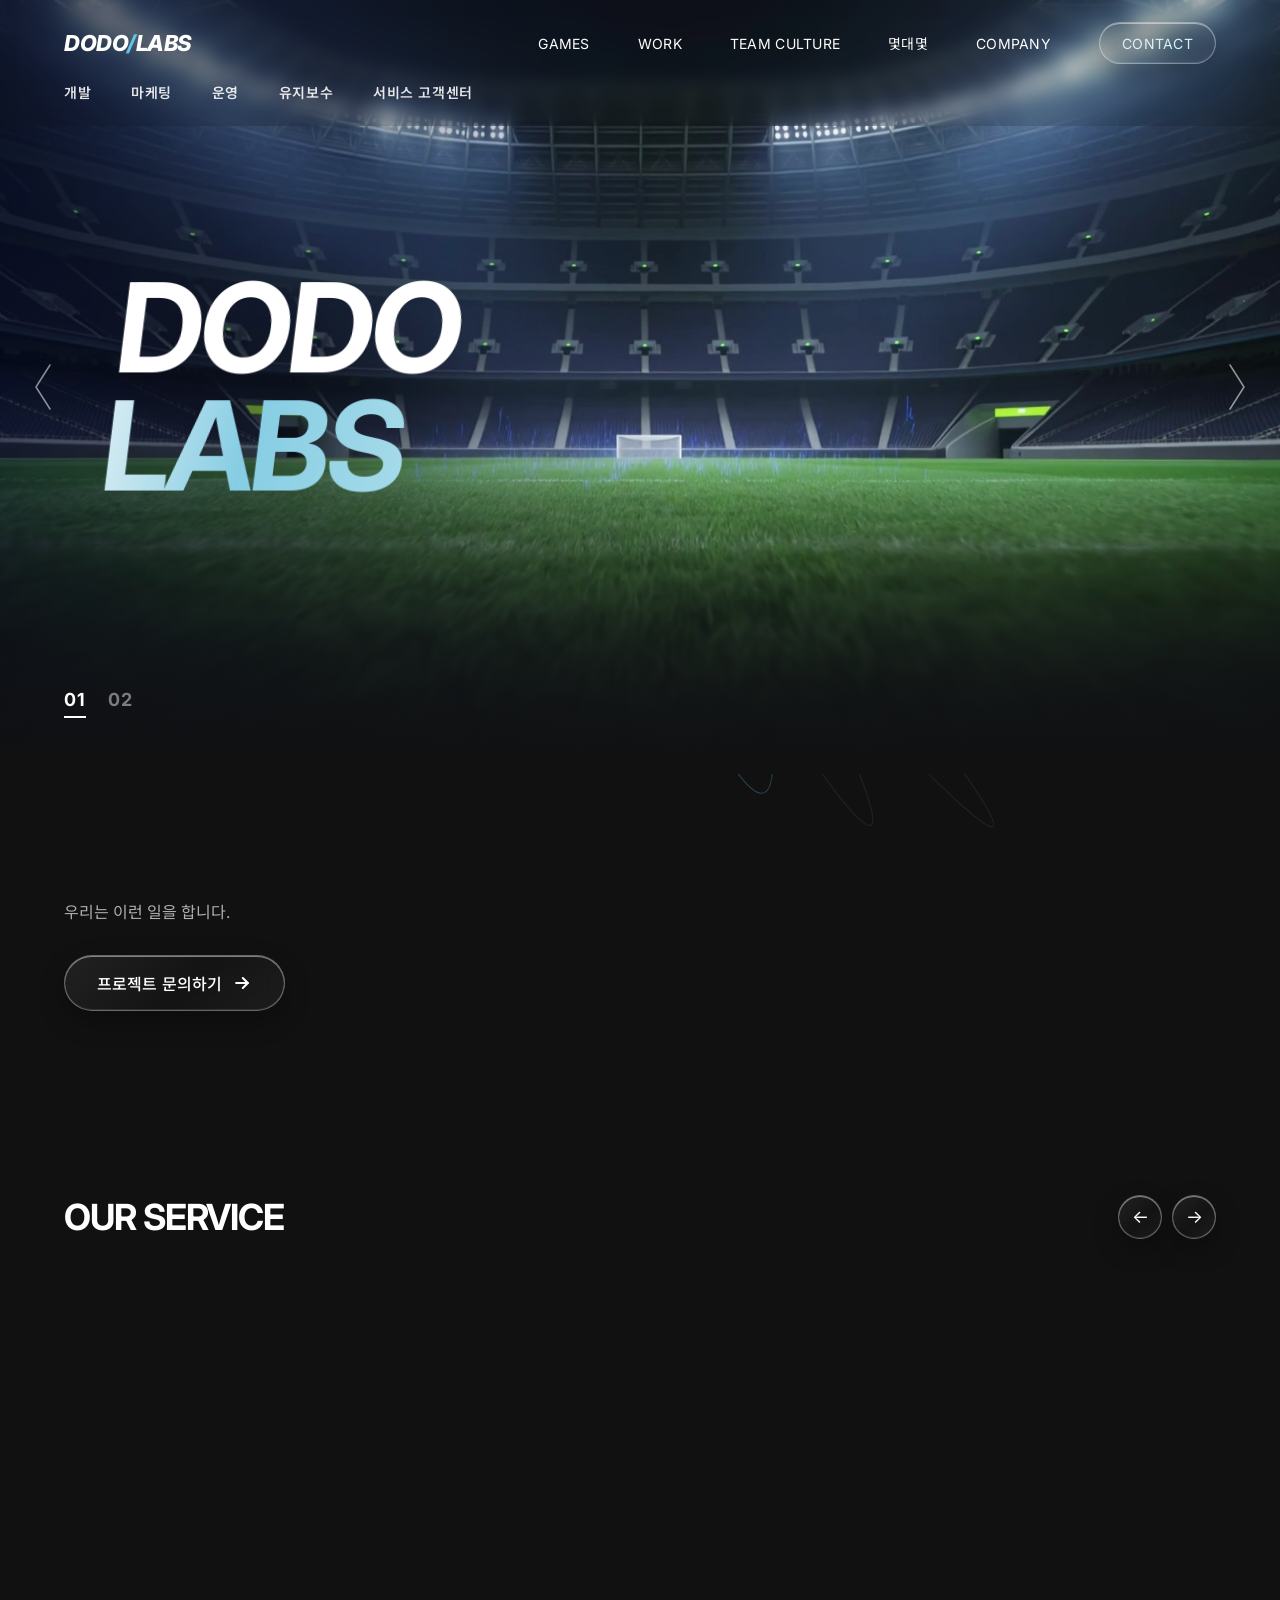
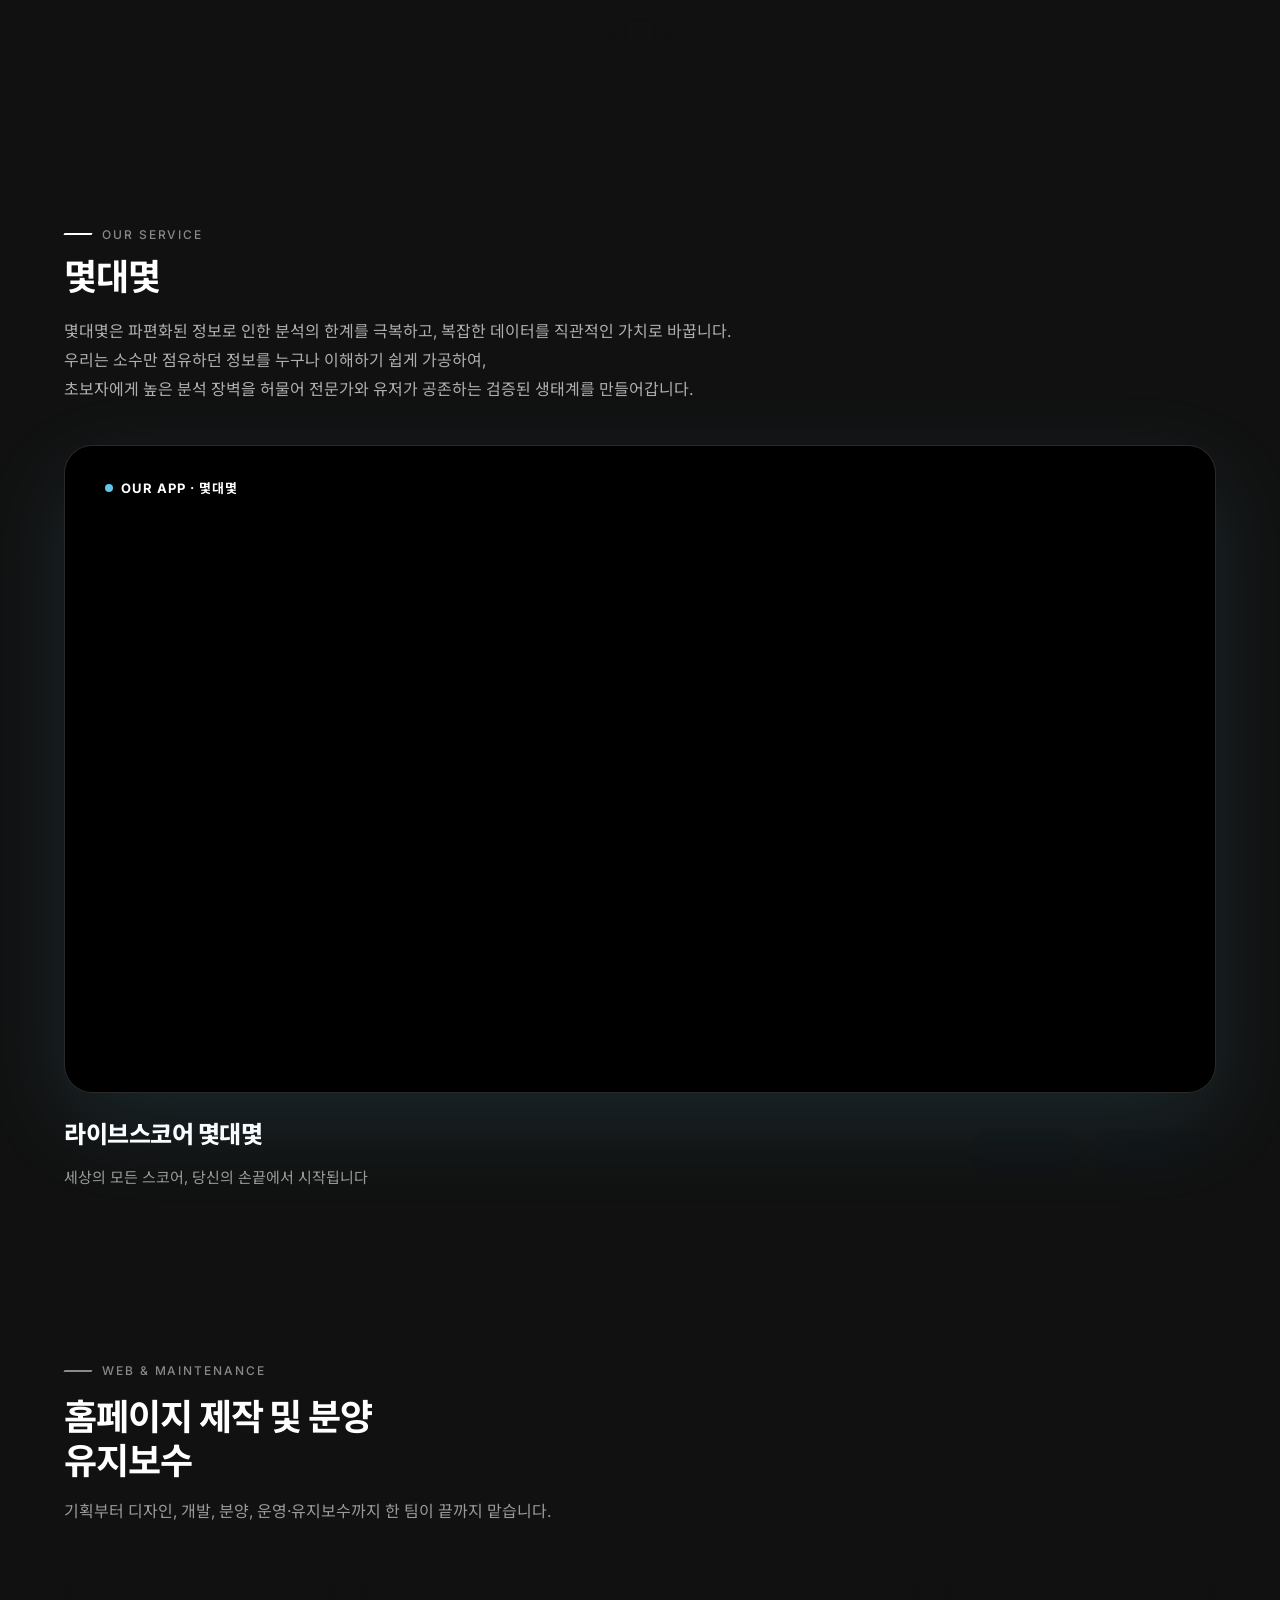
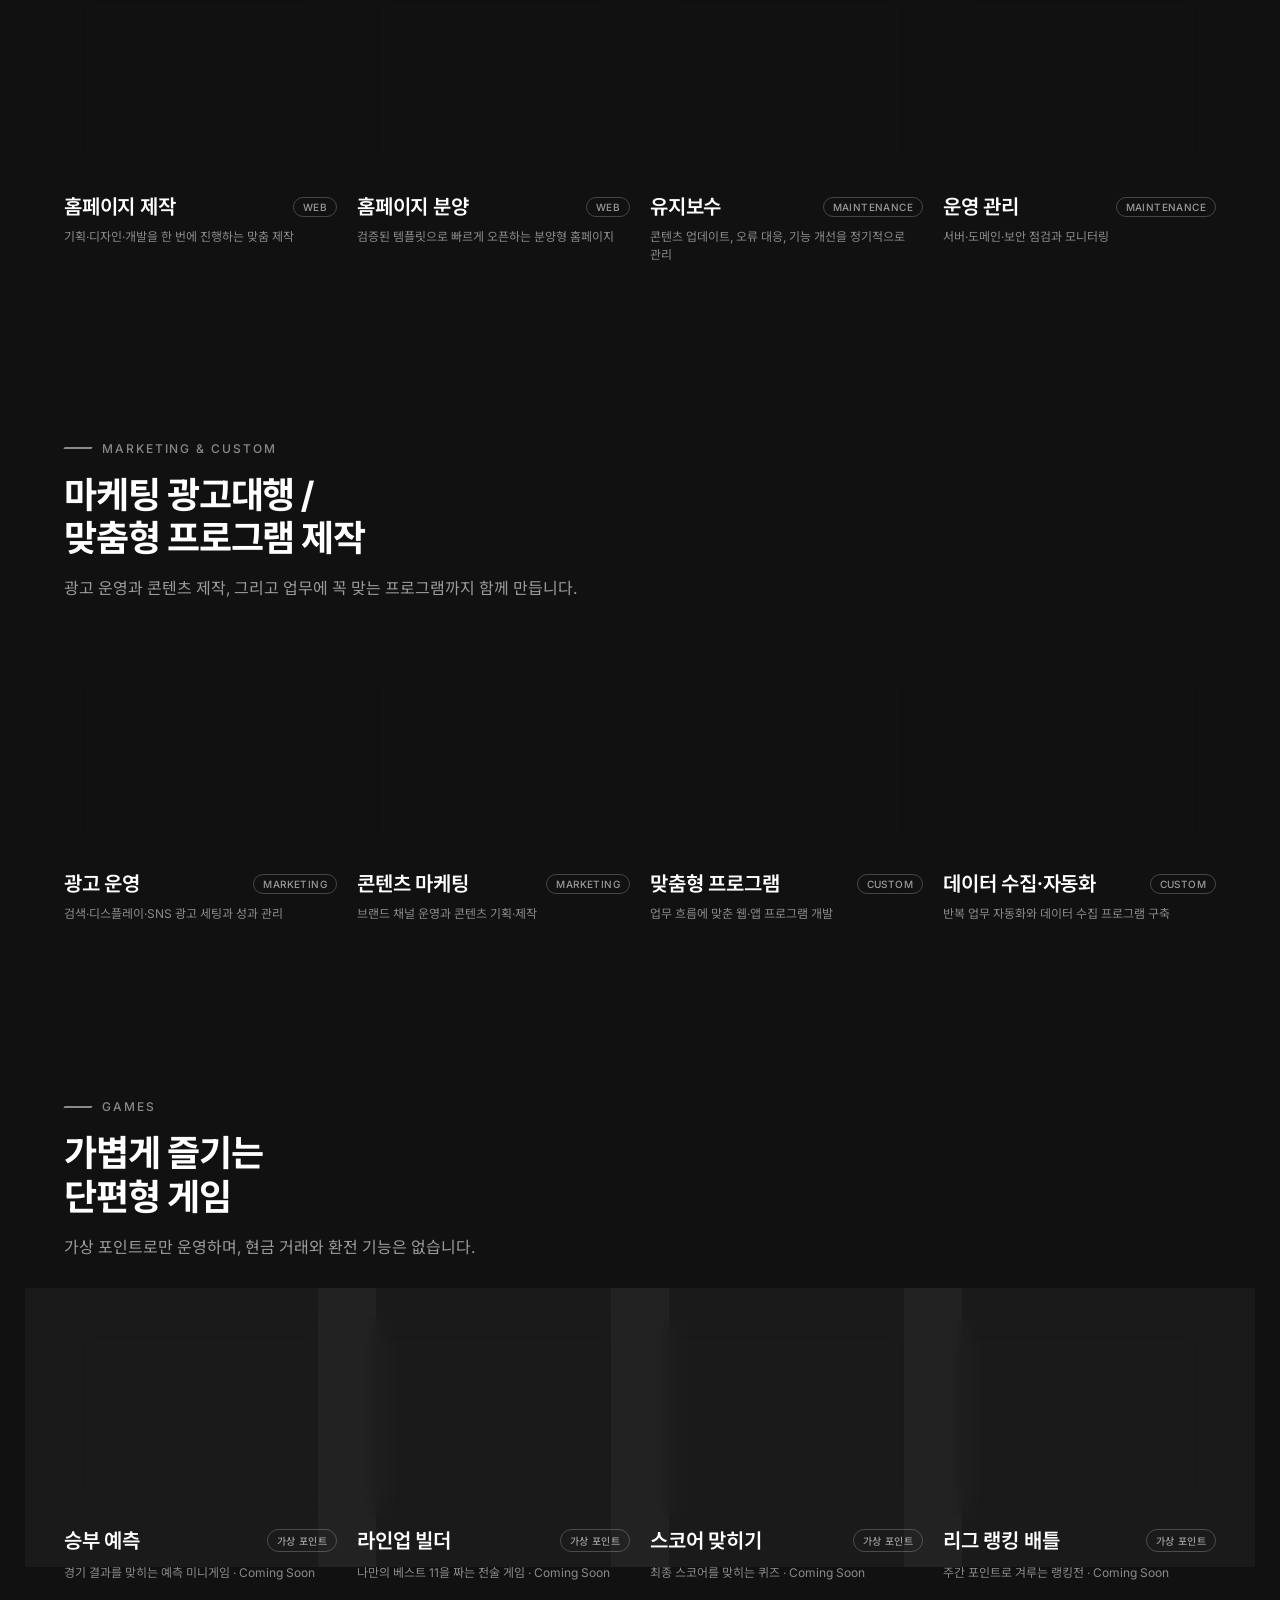
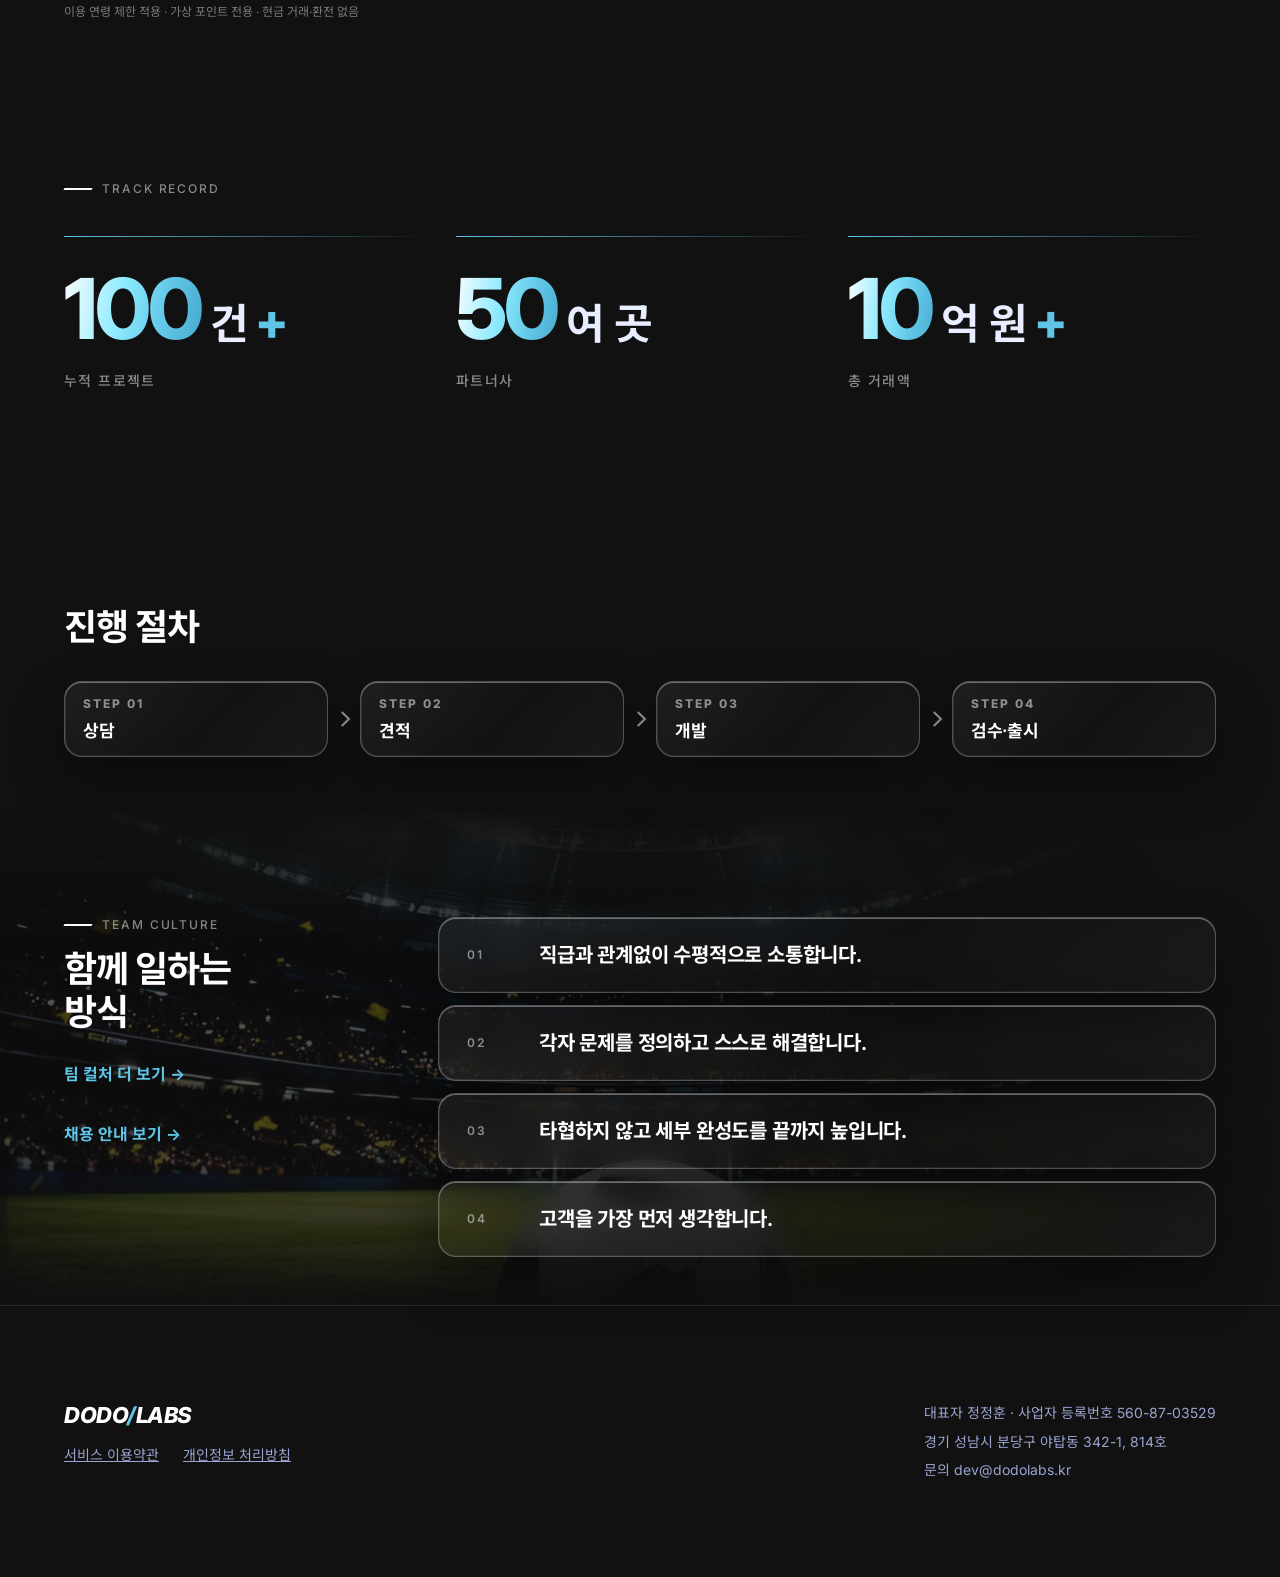
==== commit e0c09cb3: "게임 카드 이미지 → COMING SOON 타이포 Co-Authored-By: Claude Fable 5.1 <noreply@anthropic.com>" ====
--- a/index.html
+++ b/index.html
@@ -12,7 +12,7 @@
 <link rel="preconnect" href="https://fonts.gstatic.com" crossorigin>
 <link href="https://fonts.googleapis.com/css2?family=Inter:ital,wght@0,400;0,500;0,600;0,700;0,800;1,800;1,900&family=Noto+Sans+KR:wght@400;500;700;900&display=swap&family=Nanum+Myeongjo:wght@400;700&display=swap" rel="stylesheet">
 <link rel="icon" href="data:,">
-<link rel="stylesheet" href="./styles.css?v=129">
+<link rel="stylesheet" href="./styles.css?v=130">
 <style id="who-tiles">
 /* 진입부 4칸 배경 이미지: 외부 CSS 상대경로가 안 먹는 호스팅(아티팩트) 대비 문서 안에 직접 지정 */
 .quads .quad.q1{background-image:url(assets/who/orig_bw1.jpg)!important;background-position:center 55%!important}
@@ -209,22 +209,22 @@
     </div>
     <div class="games">
       <article class="game">
-        <div class="game-img"><img src="./assets/games/game1.jpg" alt=""></div>
+        <div class="game-img soon"><span class="soon-t">COMING<br>SOON</span></div>
         <div class="game-head"><h3>승부 예측</h3><span class="tag">가상 포인트</span></div>
         <p>경기 결과를 맞히는 예측 미니게임 · Coming Soon</p>
       </article>
       <article class="game">
-        <div class="game-img"><img src="./assets/games/game2.jpg" alt=""></div>
+        <div class="game-img soon"><span class="soon-t">COMING<br>SOON</span></div>
         <div class="game-head"><h3>라인업 빌더</h3><span class="tag">가상 포인트</span></div>
         <p>나만의 베스트 11을 짜는 전술 게임 · Coming Soon</p>
       </article>
       <article class="game">
-        <div class="game-img"><img src="./assets/games/game3.jpg" alt=""></div>
+        <div class="game-img soon"><span class="soon-t">COMING<br>SOON</span></div>
         <div class="game-head"><h3>스코어 맞히기</h3><span class="tag">가상 포인트</span></div>
         <p>최종 스코어를 맞히는 퀴즈 · Coming Soon</p>
       </article>
       <article class="game">
-        <div class="game-img"><img src="./assets/games/game4.jpg" alt=""></div>
+        <div class="game-img soon"><span class="soon-t">COMING<br>SOON</span></div>
         <div class="game-head"><h3>리그 랭킹 배틀</h3><span class="tag">가상 포인트</span></div>
         <p>주간 포인트로 겨루는 랭킹전 · Coming Soon</p>
       </article>
--- a/styles.css
+++ b/styles.css
@@ -940,3 +940,8 @@
 .progress{background:rgba(255,255,255,.45)!important}
 .ghost-no{-webkit-text-stroke:1px rgba(255,255,255,.1)}
 .value-list:not(.svc-grid) .value-copy h3{font-size:28px!important}
+
+/* 120차: 게임 카드 이미지 → COMING SOON 타이포 */
+.game-img.soon{display:flex;align-items:center;justify-content:center;background:rgba(255,255,255,.04)!important;border:0;overflow:hidden;position:relative}
+.game-img.soon .soon-t{font-family:Inter,sans-serif;font-size:30px;line-height:1;font-weight:800;font-style:italic;letter-spacing:-.02em;text-align:center;color:transparent;-webkit-text-stroke:1px rgba(255,255,255,.55);transition:color .4s ease,-webkit-text-stroke-color .4s ease,transform .6s cubic-bezier(.2,.7,.2,1)}
+.game:hover .game-img.soon .soon-t{color:rgba(255,255,255,.92);-webkit-text-stroke-color:transparent;transform:scale(1.04)}
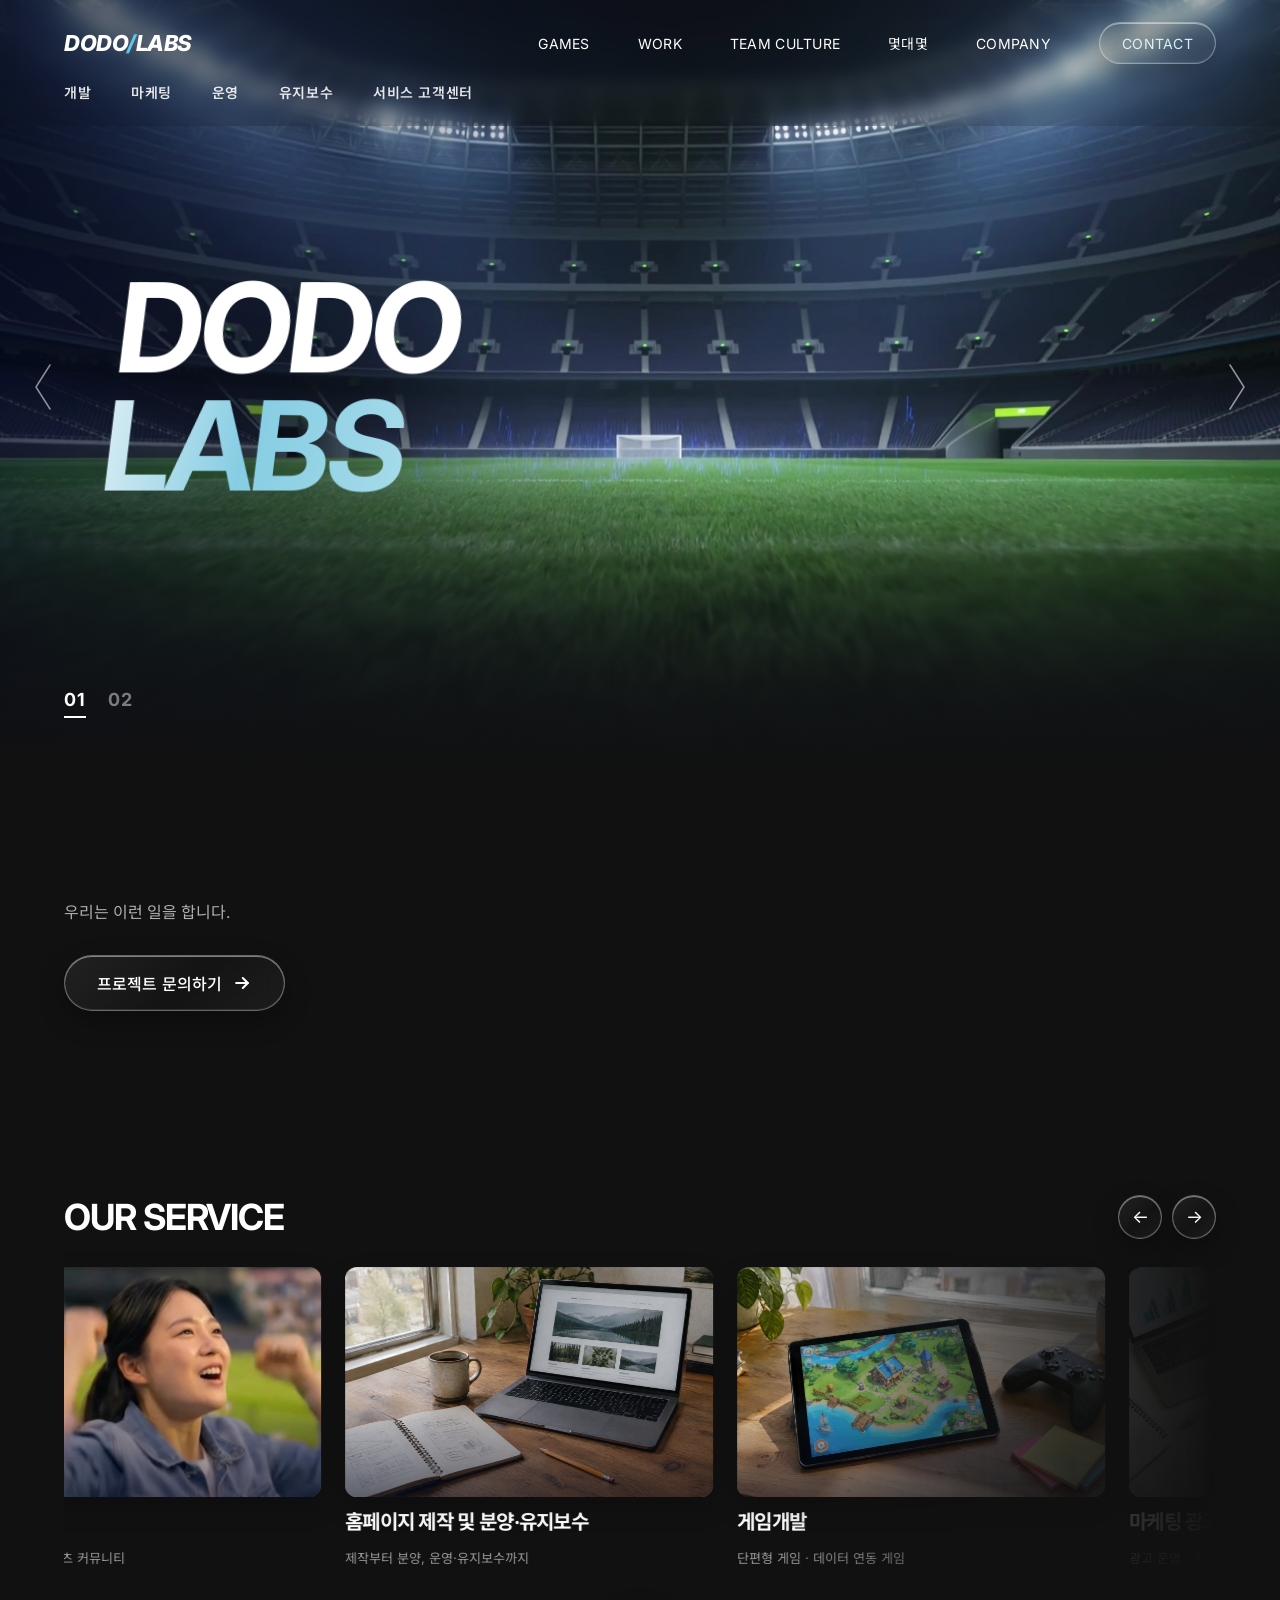
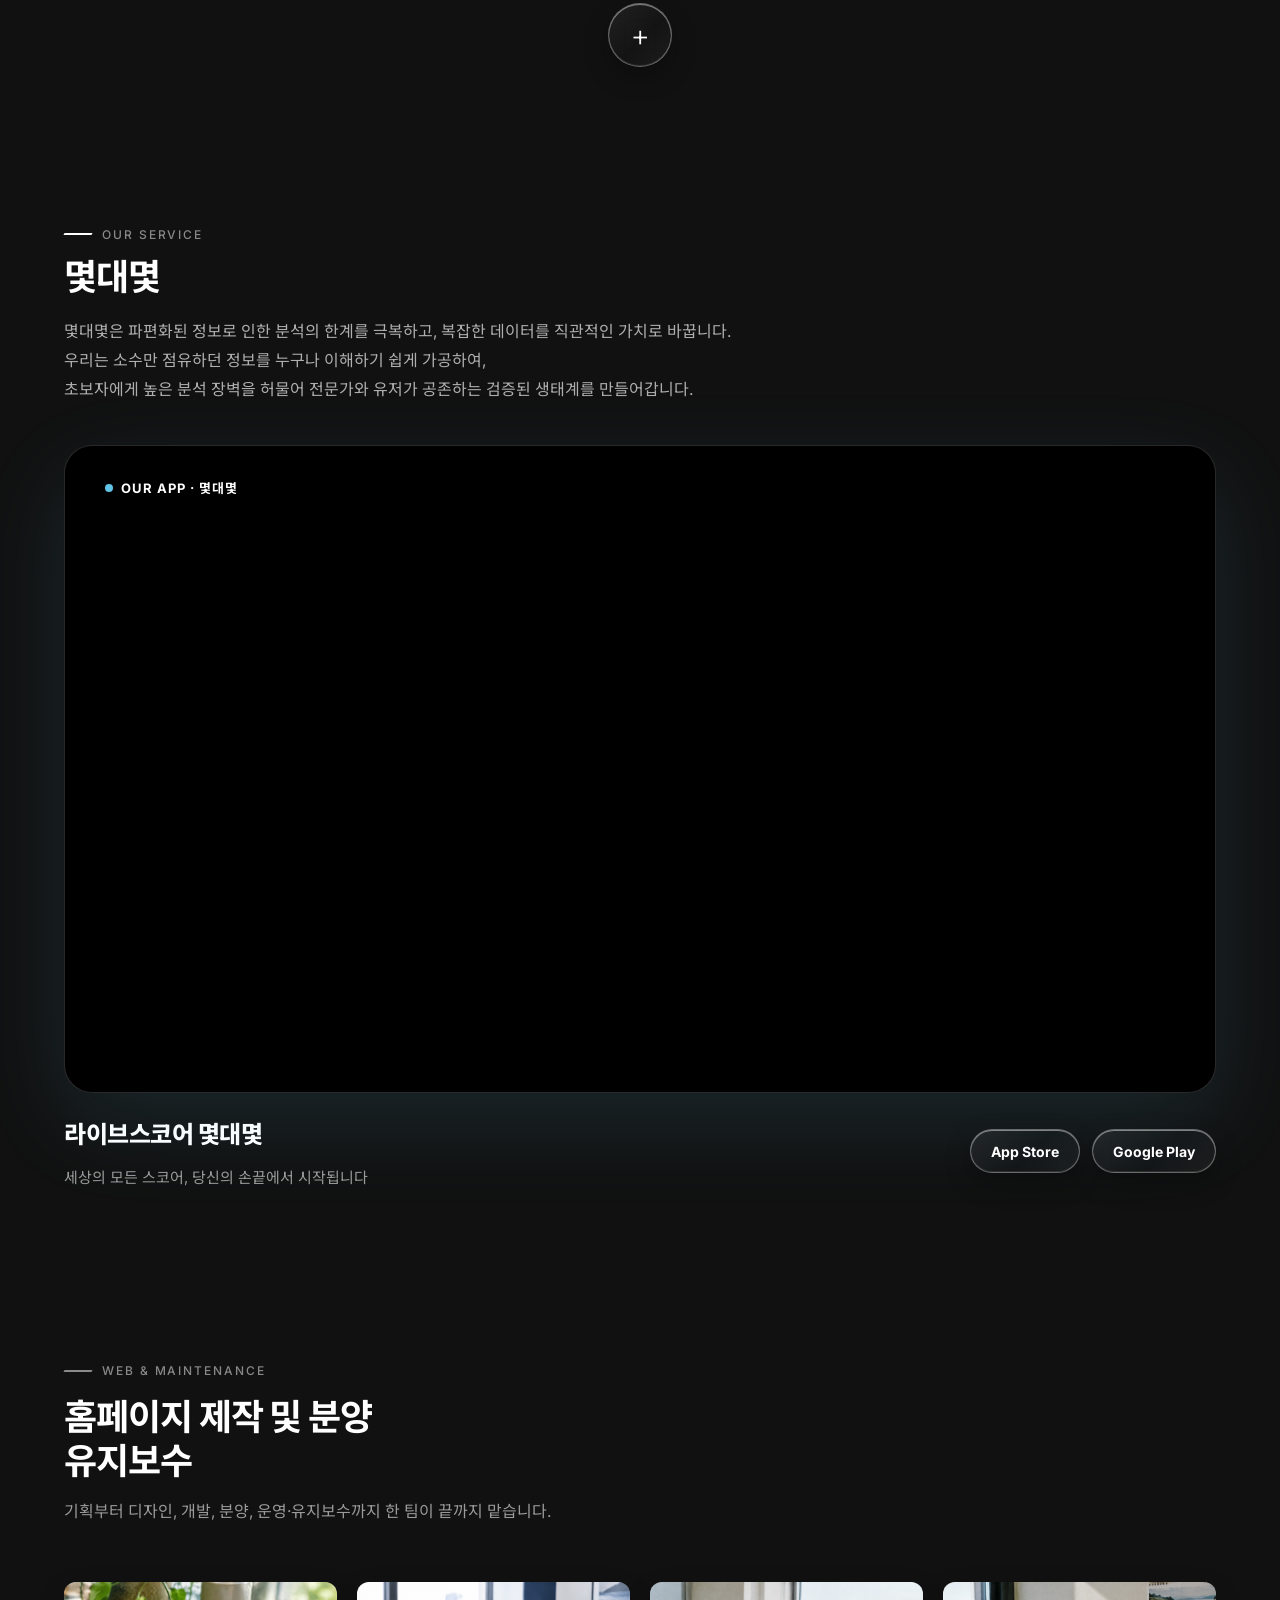
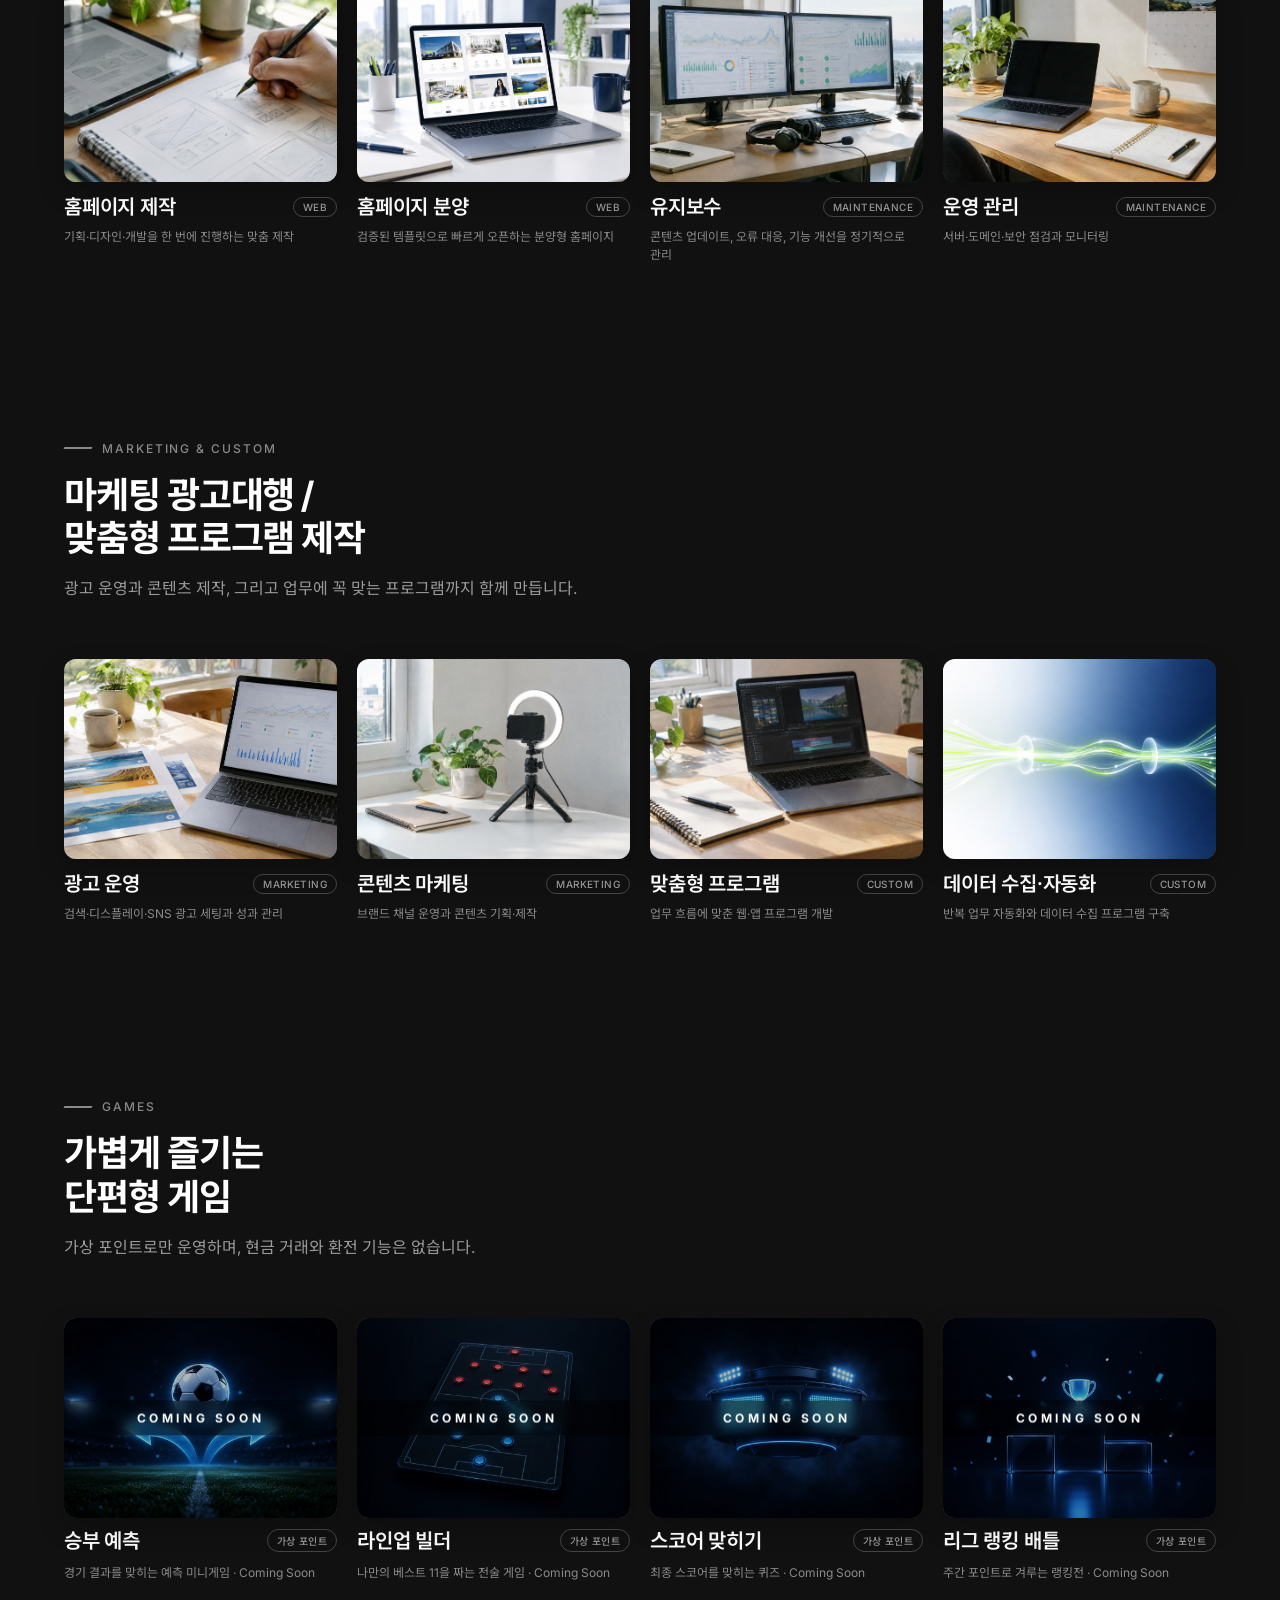
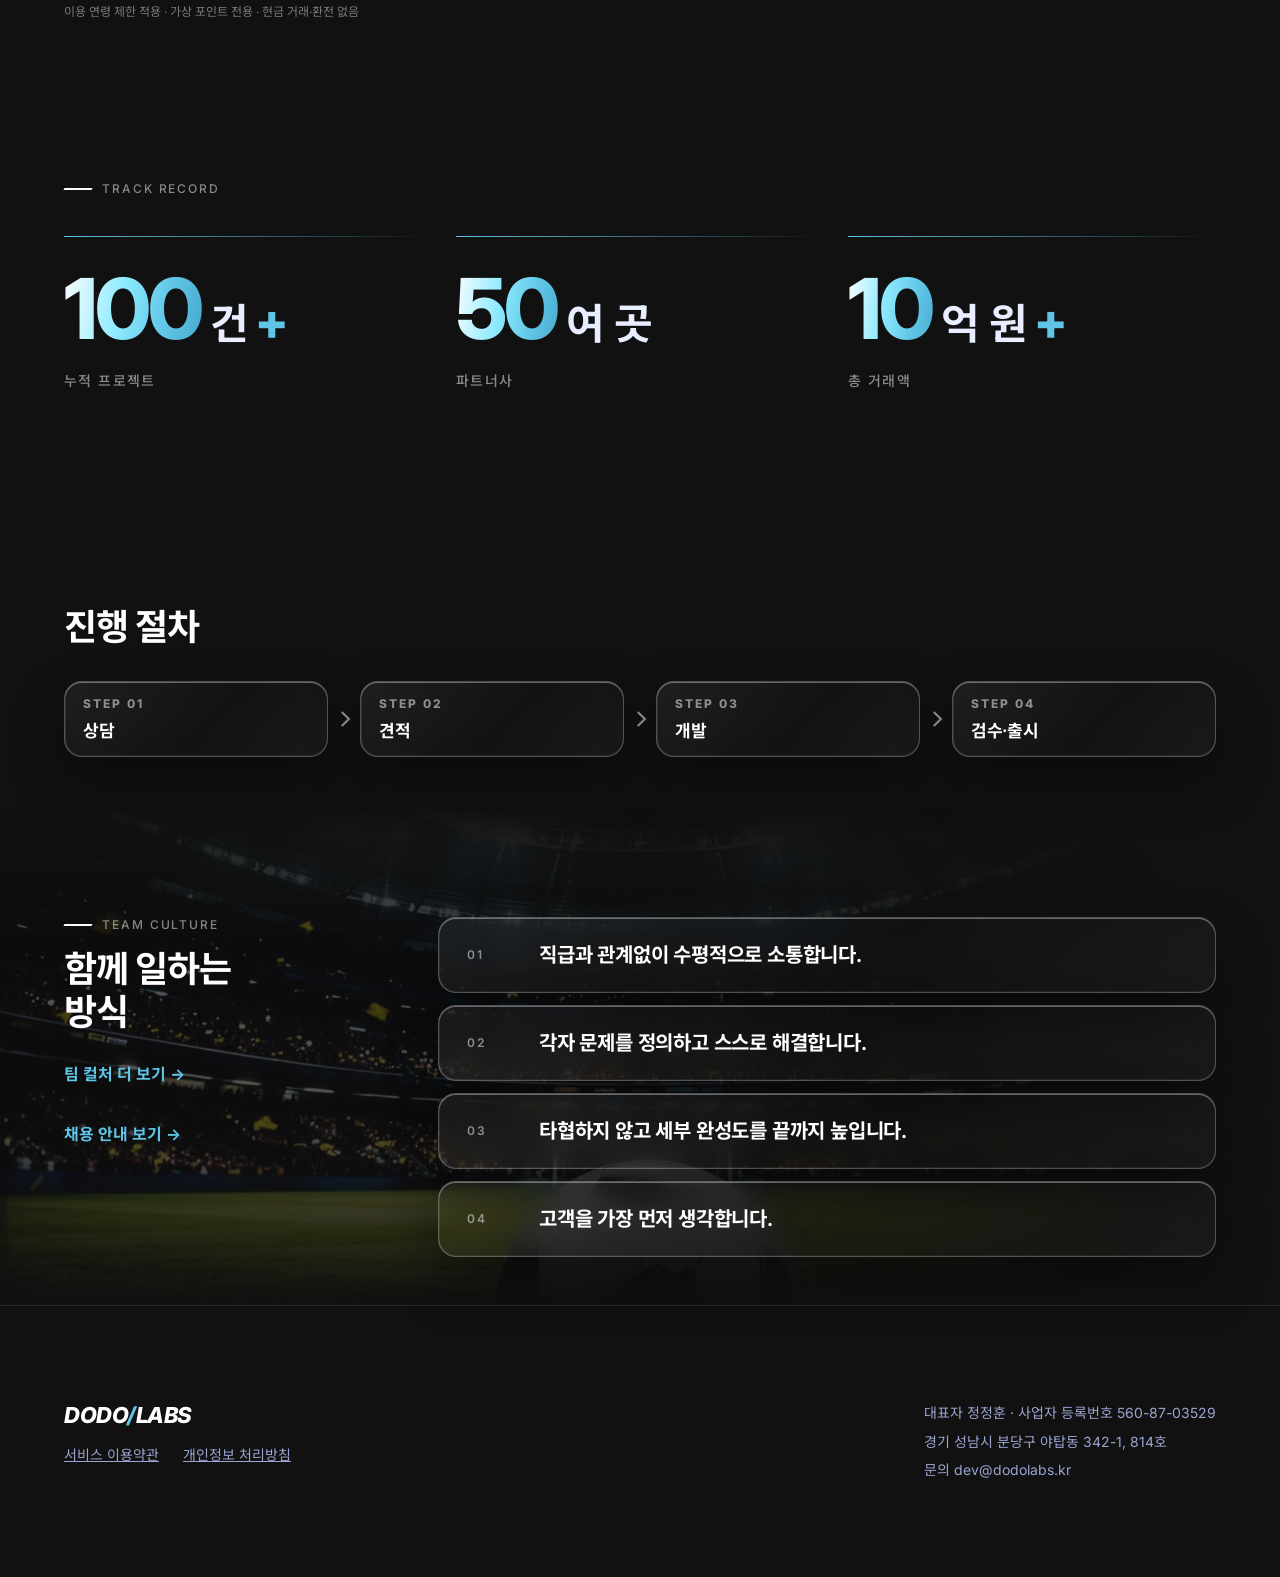
==== commit 2e26f22b: "게임 카드 키아트 복구, COMING SOON 띠 오버레이 Co-Authored-By: Claude Fable 5.1 <noreply@anthropic.com>" ====
--- a/index.html
+++ b/index.html
@@ -12,7 +12,7 @@
 <link rel="preconnect" href="https://fonts.gstatic.com" crossorigin>
 <link href="https://fonts.googleapis.com/css2?family=Inter:ital,wght@0,400;0,500;0,600;0,700;0,800;1,800;1,900&family=Noto+Sans+KR:wght@400;500;700;900&display=swap&family=Nanum+Myeongjo:wght@400;700&display=swap" rel="stylesheet">
 <link rel="icon" href="data:,">
-<link rel="stylesheet" href="./styles.css?v=130">
+<link rel="stylesheet" href="./styles.css?v=131">
 <style id="who-tiles">
 /* 진입부 4칸 배경 이미지: 외부 CSS 상대경로가 안 먹는 호스팅(아티팩트) 대비 문서 안에 직접 지정 */
 .quads .quad.q1{background-image:url(assets/who/orig_bw1.jpg)!important;background-position:center 55%!important}
@@ -209,22 +209,22 @@
     </div>
     <div class="games">
       <article class="game">
-        <div class="game-img soon"><span class="soon-t">COMING<br>SOON</span></div>
+        <div class="game-img soon-img"><img src="./assets/games/game1.jpg" alt=""><span class="soon-band">COMING SOON</span></div>
         <div class="game-head"><h3>승부 예측</h3><span class="tag">가상 포인트</span></div>
         <p>경기 결과를 맞히는 예측 미니게임 · Coming Soon</p>
       </article>
       <article class="game">
-        <div class="game-img soon"><span class="soon-t">COMING<br>SOON</span></div>
+        <div class="game-img soon-img"><img src="./assets/games/game2.jpg" alt=""><span class="soon-band">COMING SOON</span></div>
         <div class="game-head"><h3>라인업 빌더</h3><span class="tag">가상 포인트</span></div>
         <p>나만의 베스트 11을 짜는 전술 게임 · Coming Soon</p>
       </article>
       <article class="game">
-        <div class="game-img soon"><span class="soon-t">COMING<br>SOON</span></div>
+        <div class="game-img soon-img"><img src="./assets/games/game3.jpg" alt=""><span class="soon-band">COMING SOON</span></div>
         <div class="game-head"><h3>스코어 맞히기</h3><span class="tag">가상 포인트</span></div>
         <p>최종 스코어를 맞히는 퀴즈 · Coming Soon</p>
       </article>
       <article class="game">
-        <div class="game-img soon"><span class="soon-t">COMING<br>SOON</span></div>
+        <div class="game-img soon-img"><img src="./assets/games/game4.jpg" alt=""><span class="soon-band">COMING SOON</span></div>
         <div class="game-head"><h3>리그 랭킹 배틀</h3><span class="tag">가상 포인트</span></div>
         <p>주간 포인트로 겨루는 랭킹전 · Coming Soon</p>
       </article>
--- a/styles.css
+++ b/styles.css
@@ -945,3 +945,9 @@
 .game-img.soon{display:flex;align-items:center;justify-content:center;background:rgba(255,255,255,.04)!important;border:0;overflow:hidden;position:relative}
 .game-img.soon .soon-t{font-family:Inter,sans-serif;font-size:30px;line-height:1;font-weight:800;font-style:italic;letter-spacing:-.02em;text-align:center;color:transparent;-webkit-text-stroke:1px rgba(255,255,255,.55);transition:color .4s ease,-webkit-text-stroke-color .4s ease,transform .6s cubic-bezier(.2,.7,.2,1)}
 .game:hover .game-img.soon .soon-t{color:rgba(255,255,255,.92);-webkit-text-stroke-color:transparent;transform:scale(1.04)}
+
+/* 121차: 게임 카드 키아트 복귀 + COMING SOON 띠 */
+.game-img.soon-img{position:relative;overflow:hidden}
+.game-img.soon-img img{filter:brightness(.72) saturate(.9);transition:filter .5s ease,transform .7s cubic-bezier(.2,.7,.2,1)}
+.game:hover .game-img.soon-img img{filter:brightness(.85) saturate(1);transform:scale(1.04)}
+.soon-band{position:absolute;left:0;right:0;top:50%;transform:translateY(-50%);padding:10px 0;text-align:center;font-family:Inter,sans-serif;font-size:12px;font-weight:700;letter-spacing:.3em;color:#fff;background:rgba(0,0,0,.45);backdrop-filter:blur(6px);-webkit-backdrop-filter:blur(6px);z-index:2;pointer-events:none}
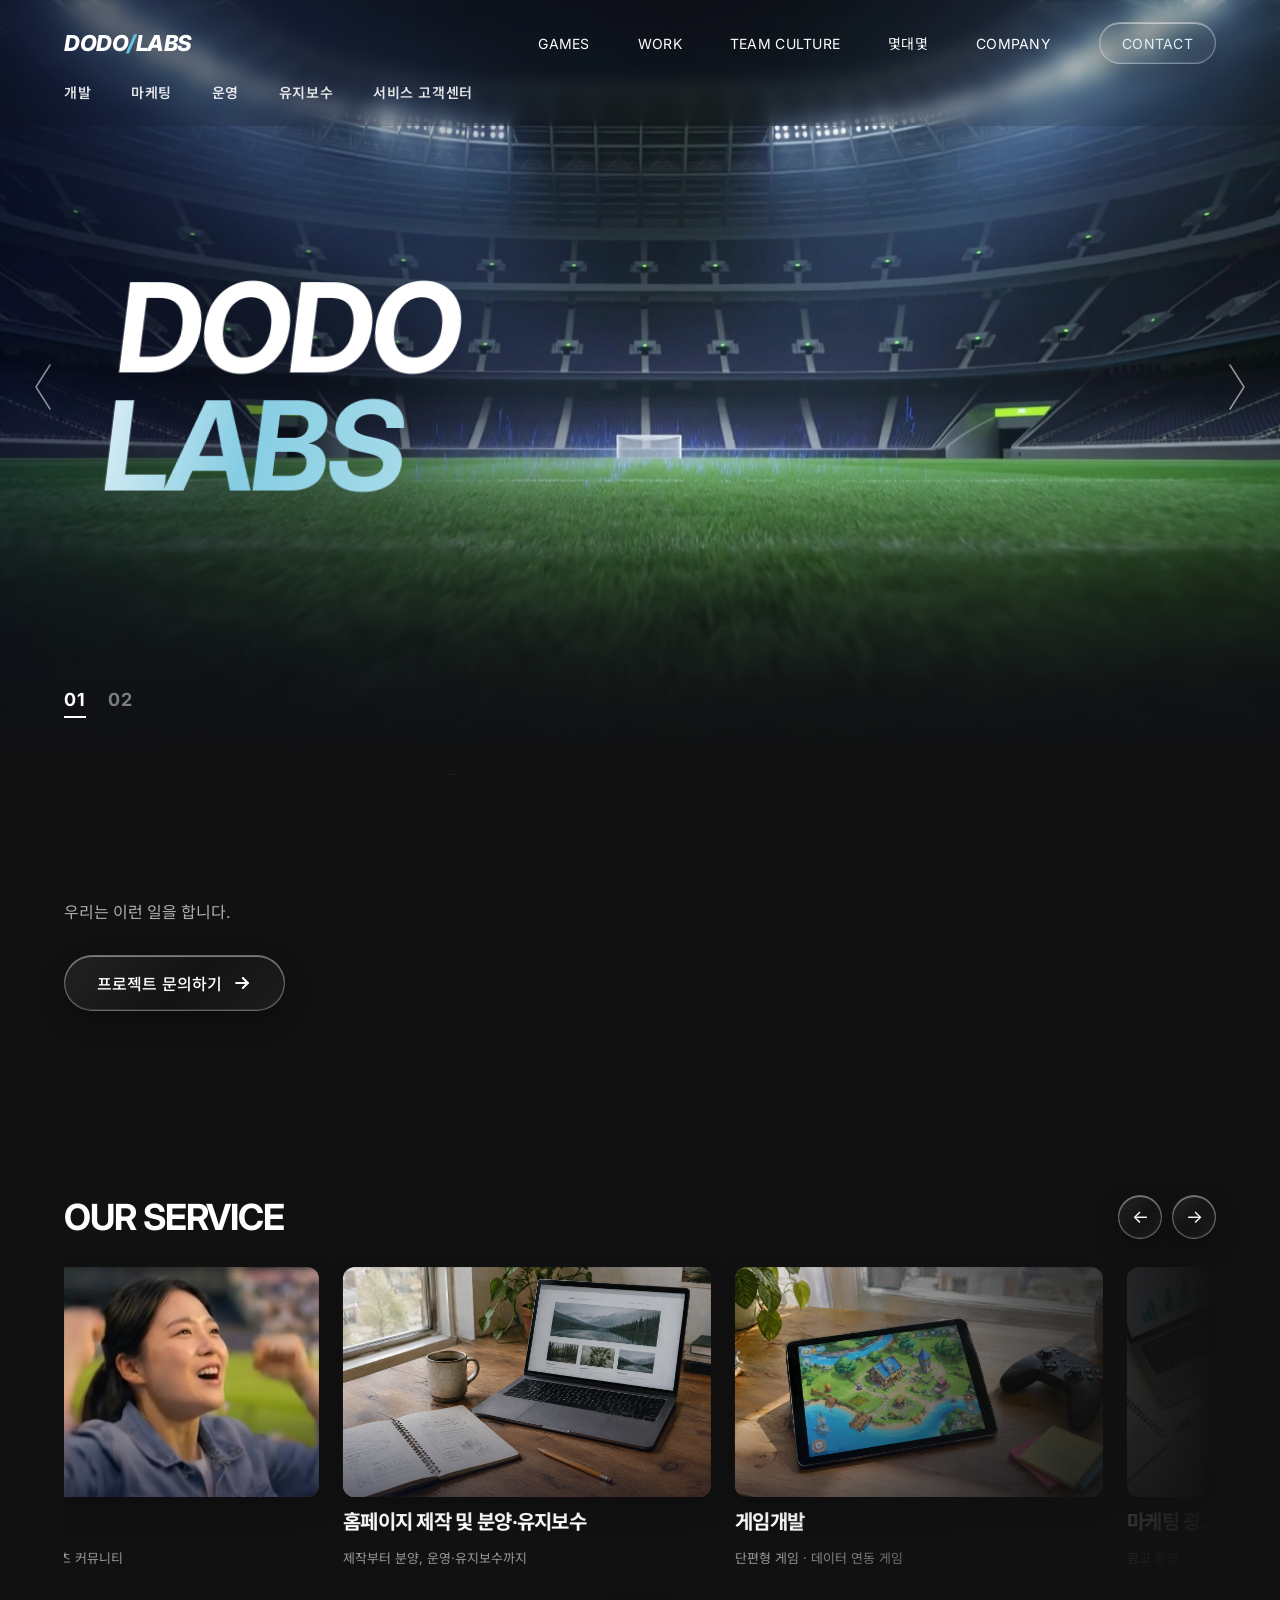
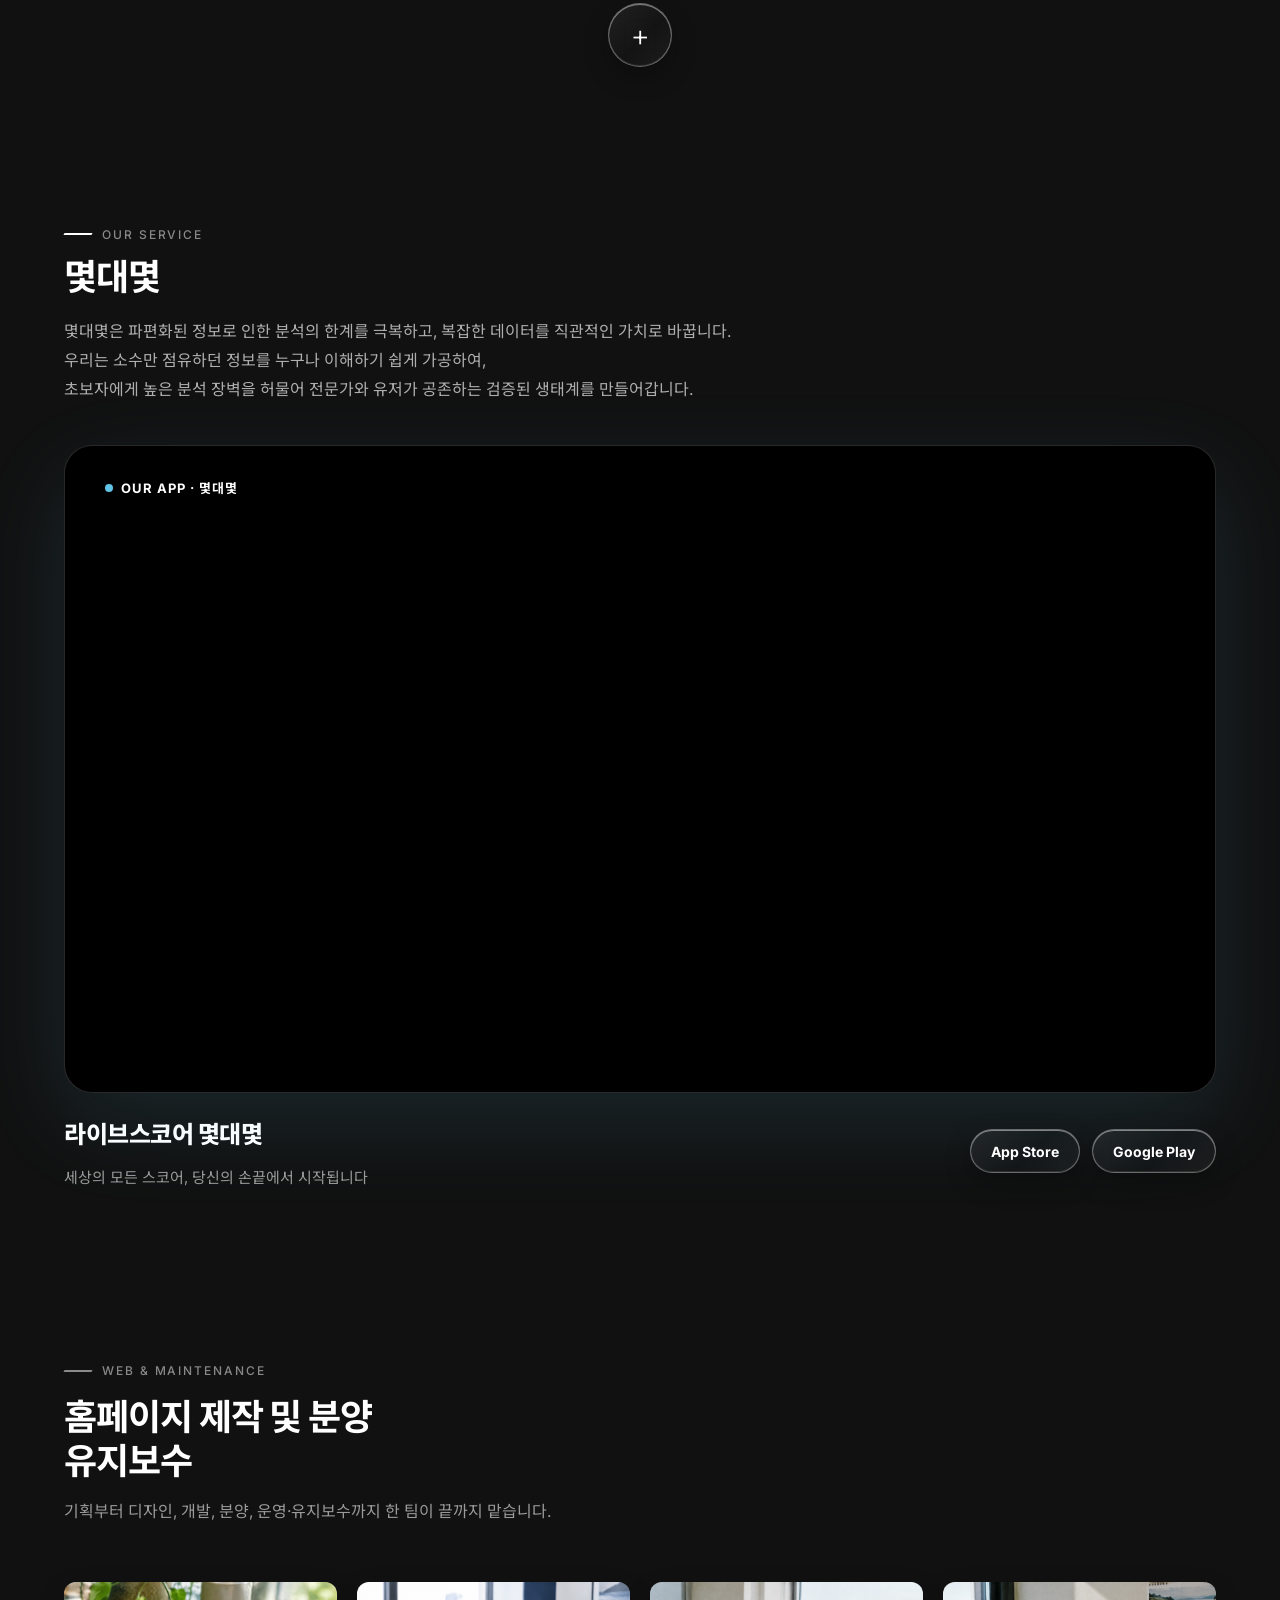
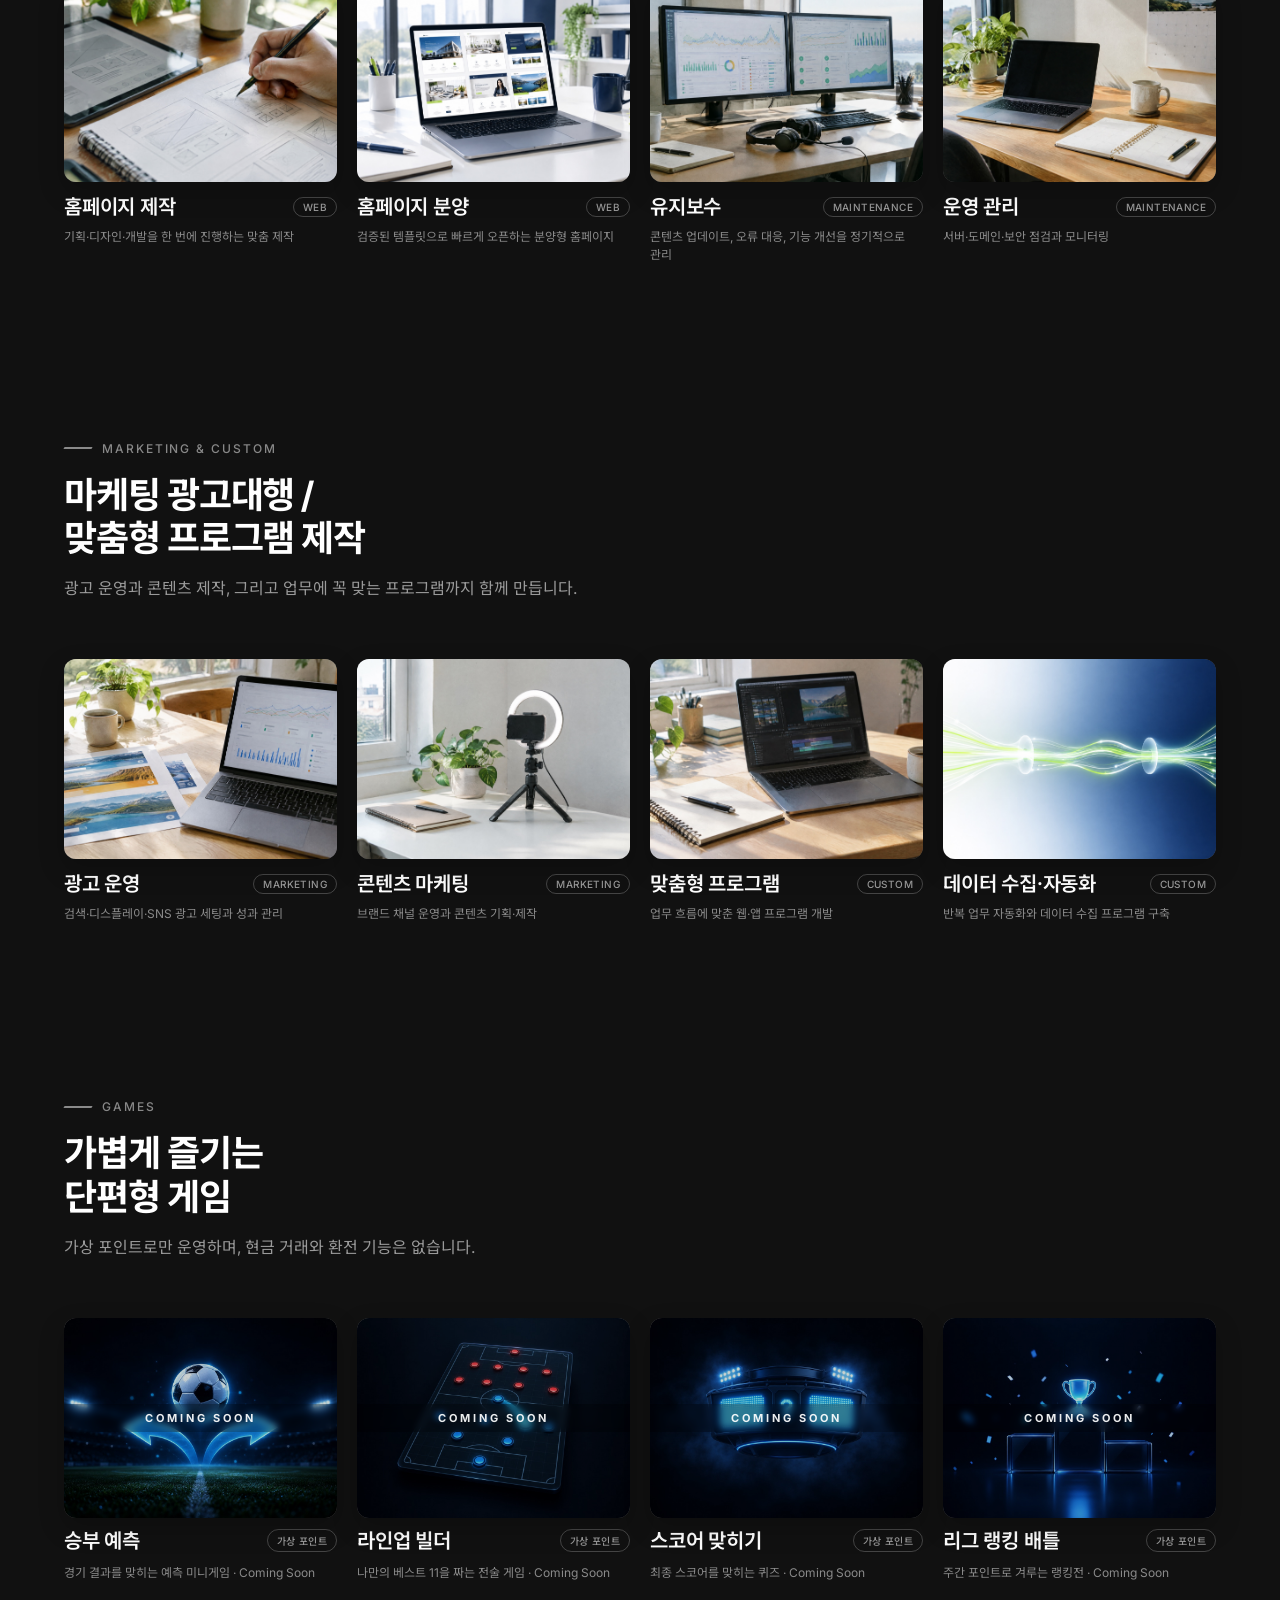
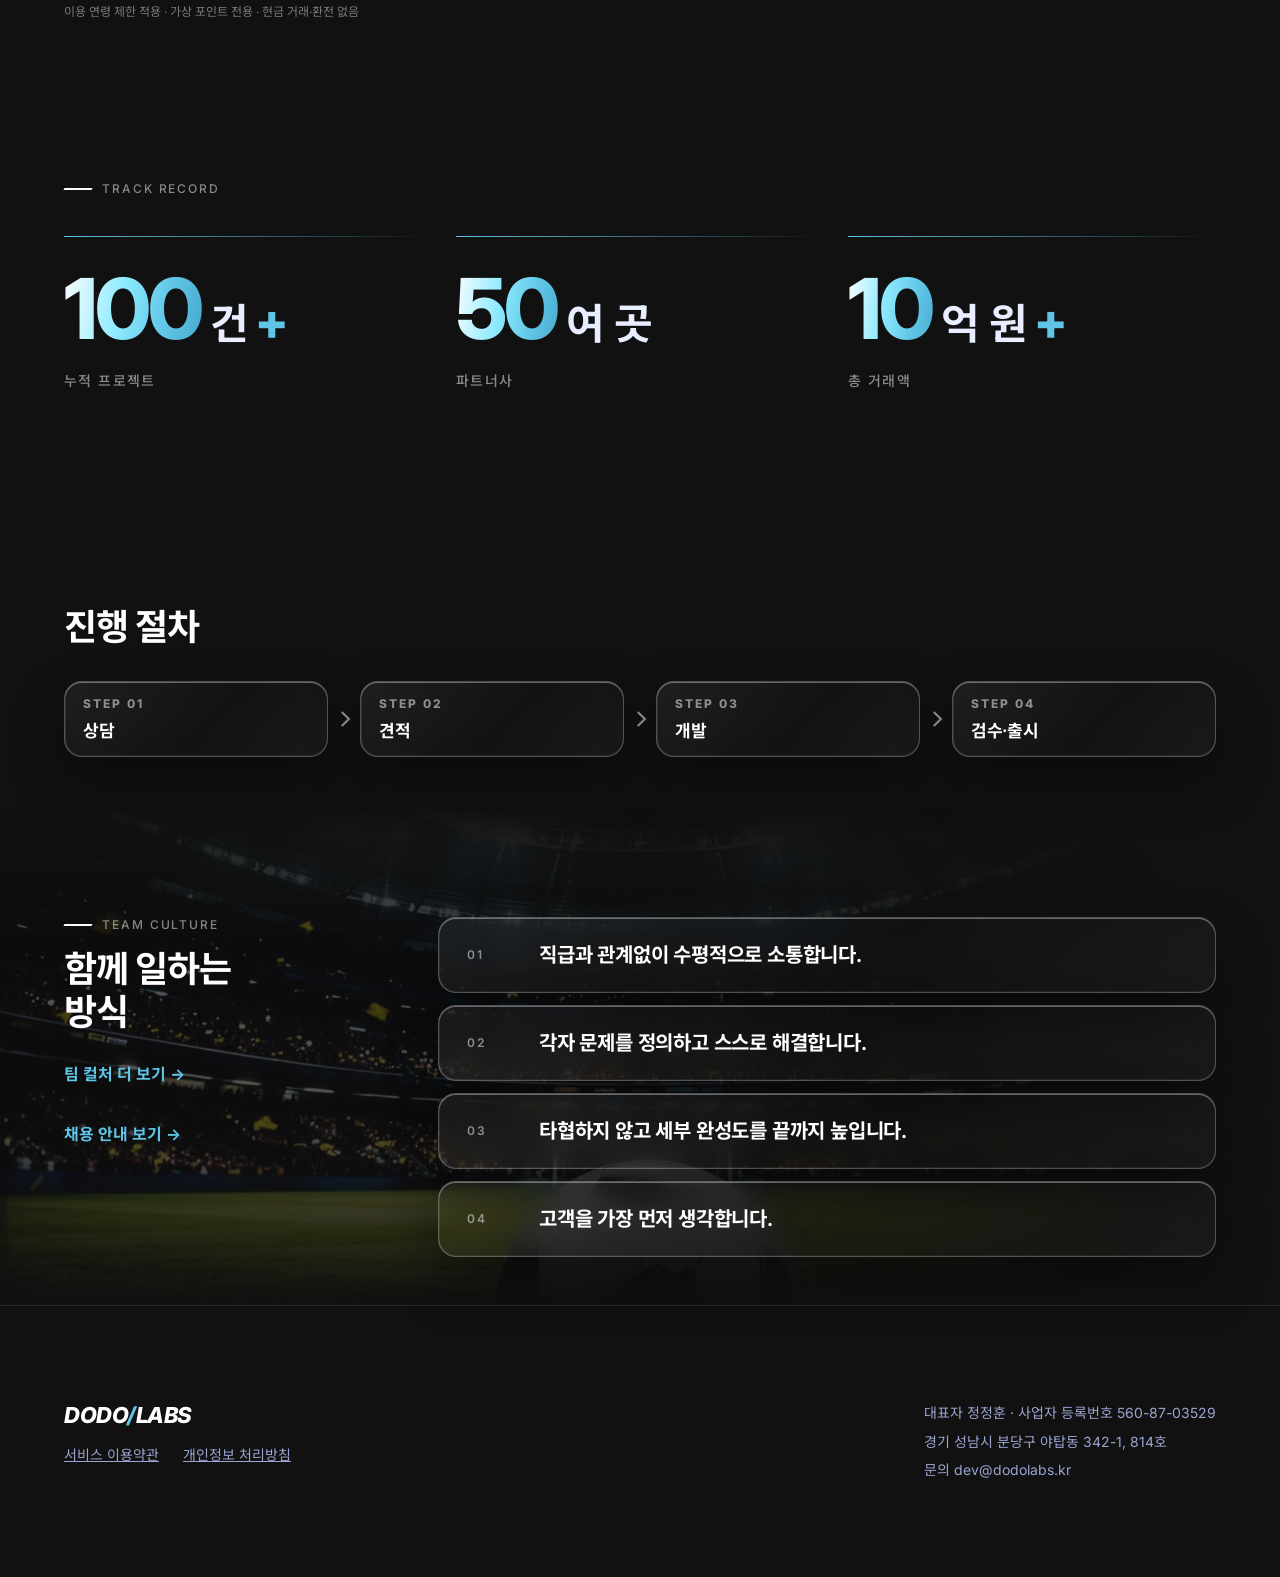
==== commit 2ae92fb8: "COMING SOON 띠 투명도·블러 약하게 Co-Authored-By: Claude Fable 5.1 <noreply@anthropic.com>" ====
--- a/index.html
+++ b/index.html
@@ -12,7 +12,7 @@
 <link rel="preconnect" href="https://fonts.gstatic.com" crossorigin>
 <link href="https://fonts.googleapis.com/css2?family=Inter:ital,wght@0,400;0,500;0,600;0,700;0,800;1,800;1,900&family=Noto+Sans+KR:wght@400;500;700;900&display=swap&family=Nanum+Myeongjo:wght@400;700&display=swap" rel="stylesheet">
 <link rel="icon" href="data:,">
-<link rel="stylesheet" href="./styles.css?v=131">
+<link rel="stylesheet" href="./styles.css?v=132">
 <style id="who-tiles">
 /* 진입부 4칸 배경 이미지: 외부 CSS 상대경로가 안 먹는 호스팅(아티팩트) 대비 문서 안에 직접 지정 */
 .quads .quad.q1{background-image:url(assets/who/orig_bw1.jpg)!important;background-position:center 55%!important}
--- a/styles.css
+++ b/styles.css
@@ -951,3 +951,8 @@
 .game-img.soon-img img{filter:brightness(.72) saturate(.9);transition:filter .5s ease,transform .7s cubic-bezier(.2,.7,.2,1)}
 .game:hover .game-img.soon-img img{filter:brightness(.85) saturate(1);transform:scale(1.04)}
 .soon-band{position:absolute;left:0;right:0;top:50%;transform:translateY(-50%);padding:10px 0;text-align:center;font-family:Inter,sans-serif;font-size:12px;font-weight:700;letter-spacing:.3em;color:#fff;background:rgba(0,0,0,.45);backdrop-filter:blur(6px);-webkit-backdrop-filter:blur(6px);z-index:2;pointer-events:none}
+
+/* 122차: COMING SOON 띠 약하게 */
+.soon-band{padding:7px 0;font-size:11px;letter-spacing:.26em;background:rgba(0,0,0,.26);backdrop-filter:blur(3px);-webkit-backdrop-filter:blur(3px);color:rgba(255,255,255,.92)}
+.game-img.soon-img img{filter:brightness(.82) saturate(.95)}
+.game:hover .game-img.soon-img img{filter:brightness(.92) saturate(1)}
